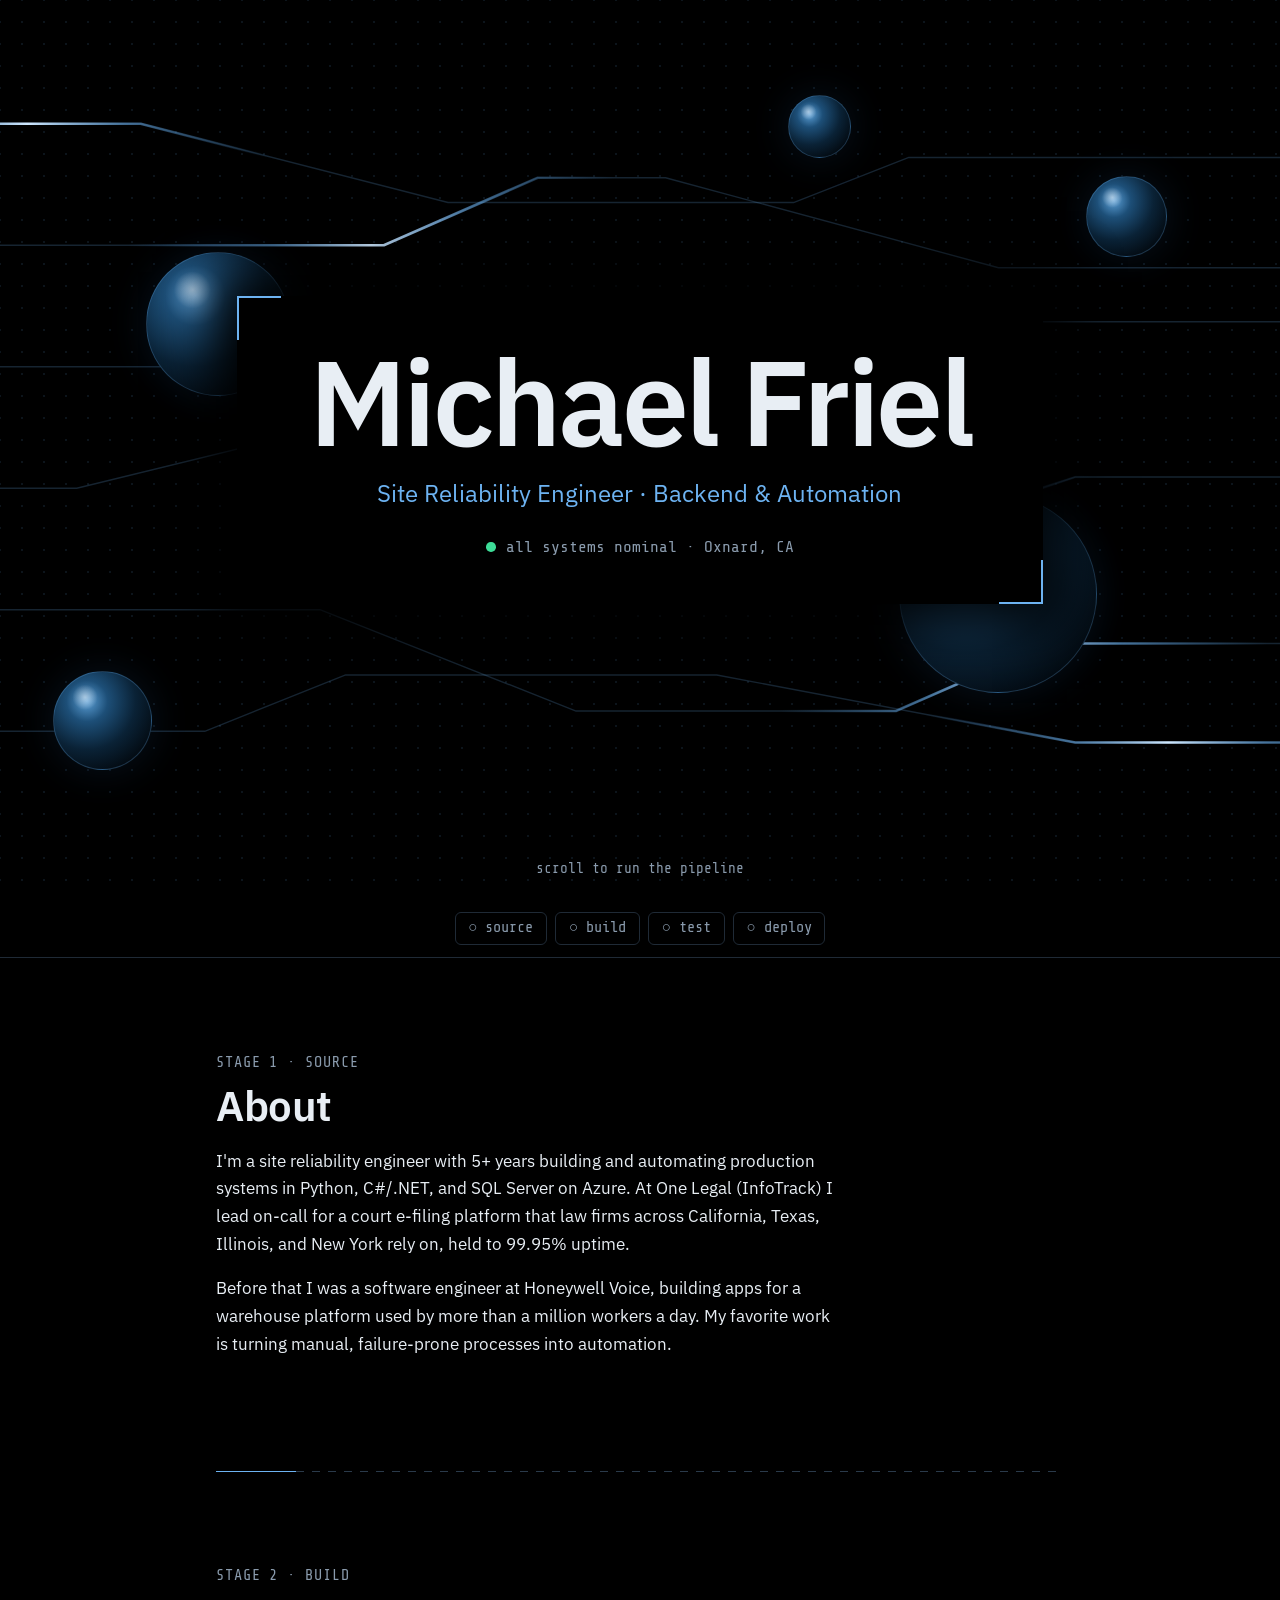
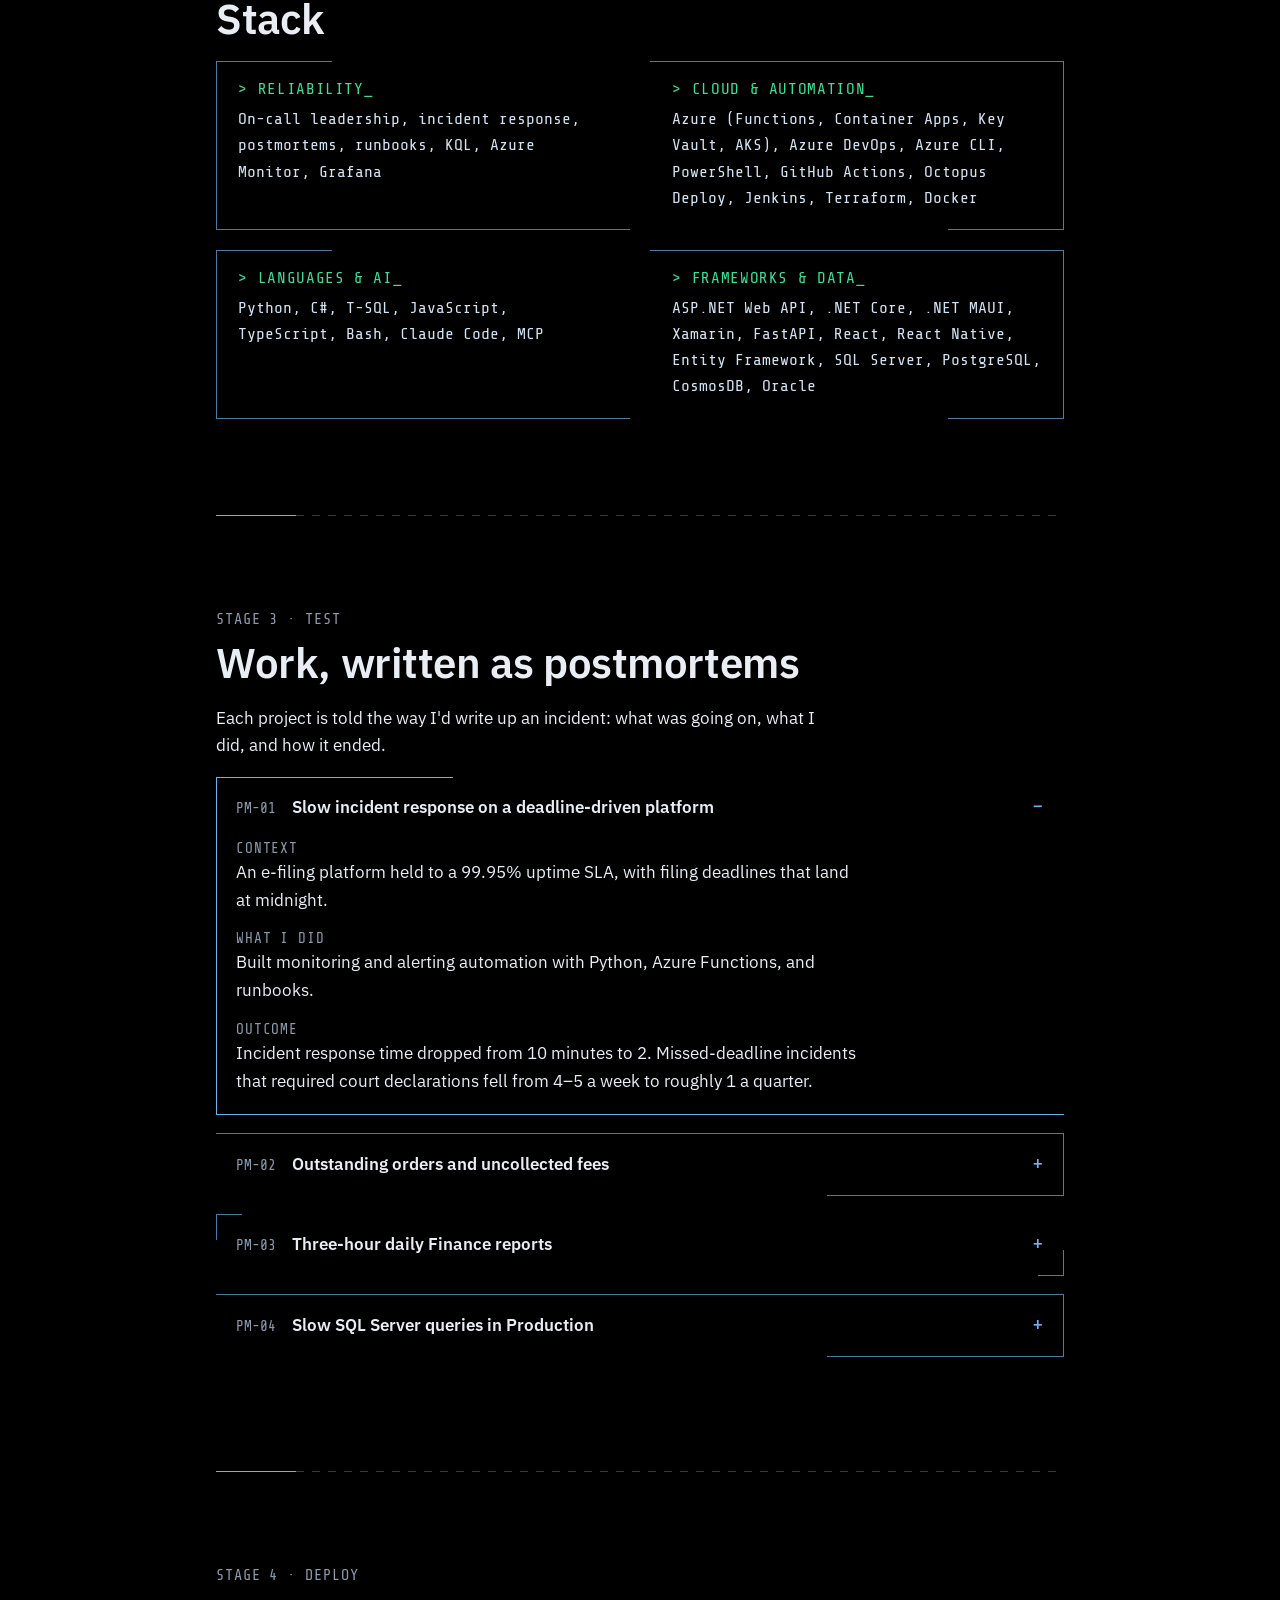
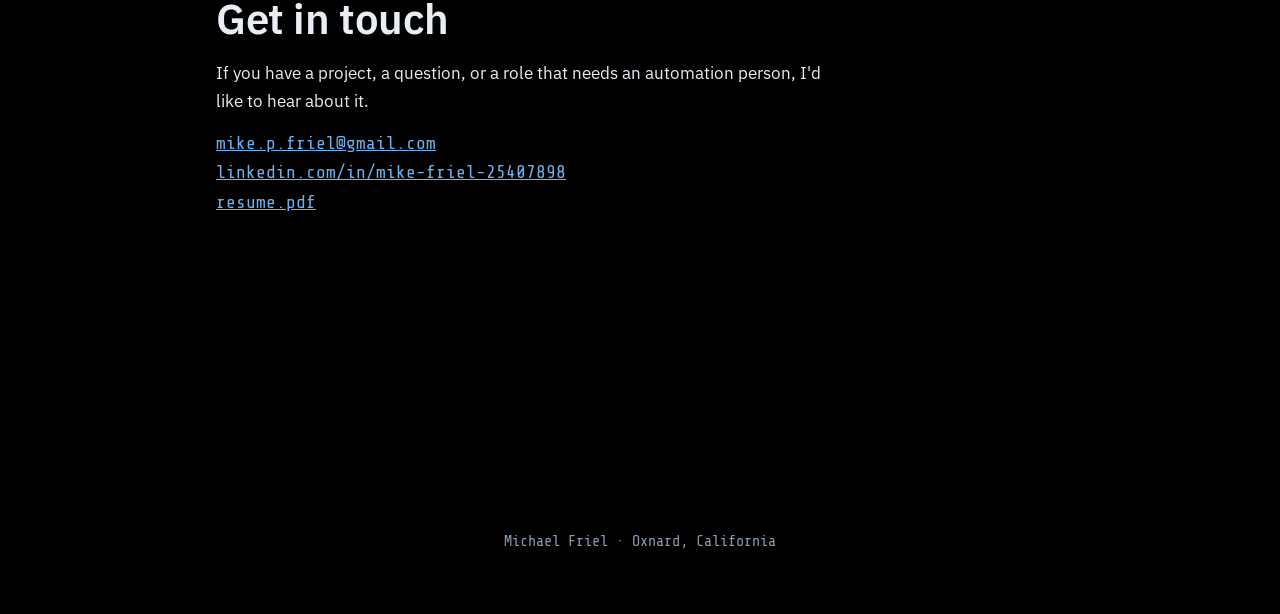
==== index.html @ a0d5642d "Adding resume to build and allowing for more reactive banner with mesh griding to be significanly mo" ====
<!doctype html>
<html lang="en">
<head>
<meta charset="utf-8">
<meta name="viewport" content="width=device-width, initial-scale=1">
<title>Michael Friel | Site Reliability Engineer</title>
<meta name="description" content="Michael Friel, a site reliability engineer in Oxnard, California. Work written up as postmortems.">
<link rel="preconnect" href="https://fonts.googleapis.com">
<link rel="preconnect" href="https://fonts.gstatic.com" crossorigin>
<link href="https://fonts.googleapis.com/css2?family=IBM+Plex+Sans:wght@400;600&family=Share+Tech+Mono&display=swap" rel="stylesheet">
<link rel="stylesheet" href="site.css">
</head>
<body>
<header class="intro">
  <canvas class="mesh" aria-hidden="true"></canvas>
  <svg class="traces" viewBox="0 0 1000 800" preserveAspectRatio="none" aria-hidden="true"></svg>
  <div class="orbs" aria-hidden="true">
    <i class="orb" style="left:17%;top:36%;--d:16vmin;--k:16"></i>
    <i class="orb" style="left:78%;top:66%;--d:22vmin;--k:26"></i>
    <i class="orb" style="left:88%;top:24%;--d:9vmin;--k:9"></i>
    <i class="orb" style="left:8%;top:80%;--d:11vmin;--k:12"></i>
    <i class="orb" style="left:64%;top:14%;--d:7vmin;--k:7"></i>
  </div>
  <div class="title">
    <h1>Michael Friel</h1>
    <p class="role">Site Reliability Engineer &middot; Backend &amp; Automation</p>
    <p class="status">all systems nominal &middot; Oxnard, CA</p>
  </div>
  <div class="cue" aria-hidden="true">scroll to run the pipeline</div>
</header>

<nav class="rail" aria-label="Pipeline">
  <a href="#source">source</a>
  <a href="#build">build</a>
  <a href="#test">test</a>
  <a href="#contact">deploy</a>
</nav>

<main>
  <section class="stage" id="source">
    <p class="label">Stage 1 &middot; Source</p>
    <h2>About</h2>
    <p>I'm a site reliability engineer with 5+ years building and automating production systems in Python, C#/.NET, and SQL Server on Azure. At One Legal (InfoTrack) I lead on-call for a court e-filing platform that law firms across California, Texas, Illinois, and New York rely on, held to 99.95% uptime.</p>
    <p>Before that I was a software engineer at Honeywell Voice, building apps for a warehouse platform used by more than a million workers a day. My favorite work is turning manual, failure-prone processes into automation.</p>
  </section>

  <section class="stage" id="build">
    <p class="label">Stage 2 &middot; Build</p>
    <h2>Stack</h2>
    <dl class="grid">
      <div><dt>RELIABILITY</dt><dd>On-call leadership, incident response, postmortems, runbooks, KQL, Azure Monitor, Grafana</dd></div>
      <div><dt>CLOUD &amp; AUTOMATION</dt><dd>Azure (Functions, Container Apps, Key Vault, AKS), Azure DevOps, Azure CLI, PowerShell, GitHub Actions, Octopus Deploy, Jenkins, Terraform, Docker</dd></div>
      <div><dt>LANGUAGES &amp; AI</dt><dd>Python, C#, T-SQL, JavaScript, TypeScript, Bash, Claude Code, MCP</dd></div>
      <div><dt>FRAMEWORKS &amp; DATA</dt><dd>ASP.NET Web API, .NET Core, .NET MAUI, Xamarin, FastAPI, React, React Native, Entity Framework, SQL Server, PostgreSQL, CosmosDB, Oracle</dd></div>
    </dl>
  </section>

  <section class="stage" id="test">
    <p class="label">Stage 3 &middot; Test</p>
    <h2>Work, written as postmortems</h2>
    <p>Each project is told the way I'd write up an incident: what was going on, what I did, and how it ended.</p>

    <details open>
      <summary><span class="id">PM-01</span>Slow incident response on a deadline-driven platform</summary>
      <div class="pm">
        <div><h3>Context</h3><p>An e-filing platform held to a 99.95% uptime SLA, with filing deadlines that land at midnight.</p></div>
        <div><h3>What I did</h3><p>Built monitoring and alerting automation with Python, Azure Functions, and runbooks.</p></div>
        <div><h3>Outcome</h3><p>Incident response time dropped from 10 minutes to 2. Missed-deadline incidents that required court declarations fell from 4&ndash;5 a week to roughly 1 a quarter.</p></div>
      </div>
    </details>

    <details>
      <summary><span class="id">PM-02</span>Outstanding orders and uncollected fees</summary>
      <div class="pm">
        <div><h3>Context</h3><p>Outstanding orders and uncollected fees needed to be reconciled.</p></div>
        <div><h3>What I did</h3><p>Built automated reconciliation on Azure DevOps with Datadog monitoring.</p></div>
        <div><h3>Outcome</h3><p>Recovered $250K+ and cut production failures by 72%, contributing to the company's highest-grossing year and first $1M revenue week.</p></div>
      </div>
    </details>

    <details>
      <summary><span class="id">PM-03</span>Three-hour daily Finance reports</summary>
      <div class="pm">
        <div><h3>Context</h3><p>Several Finance reporting processes each took about 3 hours a day.</p></div>
        <div><h3>What I did</h3><p>Rebuilt them with multi-stage calculation layers and SQL Server bulk loading automations.</p></div>
        <div><h3>Outcome</h3><p>Average run time dropped to about 5 minutes.</p></div>
      </div>
    </details>

    <details>
      <summary><span class="id">PM-04</span>Slow SQL Server queries in Production</summary>
      <div class="pm">
        <div><h3>Context</h3><p>Production SQL Server queries were spending too long waiting.</p></div>
        <div><h3>What I did</h3><p>Analyzed waits with Database Performance Analyzer (DPA) and added targeted indexes.</p></div>
        <div><h3>Outcome</h3><p>Query wait times fell by more than 60%.</p></div>
      </div>
    </details>
  </section>

  <section class="stage" id="contact">
    <p class="label">Stage 4 &middot; Deploy</p>
    <h2>Get in touch</h2>
    <p>If you have a project, a question, or a role that needs an automation person, I'd like to hear about it.</p>
    <ul class="links">
      <li><a href="mailto:mike.p.friel@gmail.com">mike.p.friel@gmail.com</a></li>
      <li><a href="https://www.linkedin.com/in/mike-friel-25407898">linkedin.com/in/mike-friel-25407898</a></li>
      <li><a href="resume.pdf">resume.pdf</a></li>
    </ul>
  </section>
</main>

<footer>Michael Friel &middot; Oxnard, California</footer>
<pre class="log" aria-hidden="true"></pre>

<script>
// Idle telemetry traces: light travelling through tubes, passing behind panels
const NS="http://www.w3.org/2000/svg",svg=document.querySelector('.traces'),
  still=matchMedia('(prefers-reduced-motion:reduce)').matches;
const mk=(t,a,p)=>{const e=document.createElementNS(NS,t);for(const k in a)e.setAttribute(k,a[k]);(p||svg).append(e);return e};
const defs=mk('defs',{});
['H110l240 70H620l90 -40H1000','H300l120 -60H520l260 80H1000','H200l90 50H430l320 -90H1000',
 'H60l180 -50H480l140 70H760l80 -30H1000','H250l200 90H700l120 -60H1000','H160l110 -50H560l280 60H1000'].forEach((s,i)=>{
  const y=110+i*108,d='M0 '+y+s,
    g=mk('linearGradient',{id:'g'+i,gradientUnits:'userSpaceOnUse',x1:0,y1:0,x2:380,y2:0},defs);
  [[0,0,'#4F9BE0'],[.3,.55,'#6DB3F2'],[.5,1,'#CFE8FF'],[.7,.55,'#6DB3F2'],[1,0,'#4F9BE0']]
    .forEach(([o,a,c])=>mk('stop',{offset:o,'stop-opacity':a,'stop-color':c},g));
  if(still)g.setAttribute('gradientTransform','translate(300 0)');
  else mk('animateTransform',{attributeName:'gradientTransform',type:'translate',from:'-380 0',to:'1000 0',
    dur:(11+i*1.6)+'s',begin:'-'+(i*2.7)+'s',repeatCount:'indefinite'},g);
  mk('path',{d,class:'base'});
  mk('path',{d,class:'run',style:'stroke:url(#g'+i+')'});
});
// Cursor-reactive dot field. Dots are drawn once; each frame only the dots near the pointer are updated and redrawn.
const cv=document.querySelector('.mesh'),cx=cv.getContext('2d'),intro=document.querySelector('.intro');
const GAP=22,R=150,PUSH=34;
let w,h,cols,rows,ox,oy,x,y,g,flag,act=[],prev=null,on=false,cX=-9e3,cY=-9e3,px=0,py=0;
function build(){
  const d=Math.min(devicePixelRatio||1,2),r=intro.getBoundingClientRect();
  w=r.width;h=r.height;cv.width=w*d;cv.height=h*d;cx.setTransform(d,0,0,d,0,0);
  cols=Math.ceil(w/GAP)+1;rows=Math.ceil(h/GAP)+1;
  const n=cols*rows;
  ox=new Float32Array(n);oy=new Float32Array(n);x=new Float32Array(n);y=new Float32Array(n);
  g=new Float32Array(n);flag=new Uint8Array(n);act=[];prev=null;
  for(let j=0,k=0;j<rows;j++)for(let i=0;i<cols;i++,k++){ox[k]=x[k]=i*GAP;oy[k]=y[k]=j*GAP}
  paint(0,0,w,h);
}
// Clear a rect, redraw the resting dots inside it, then draw the moving dots on top
function paint(x0,y0,x1,y1){
  cx.clearRect(x0,y0,x1-x0,y1-y0);
  cx.fillStyle='rgba(109,179,242,.2)';
  const i0=Math.max(0,Math.ceil(x0/GAP)),i1=Math.min(cols-1,Math.floor(x1/GAP)),
        j0=Math.max(0,Math.ceil(y0/GAP)),j1=Math.min(rows-1,Math.floor(y1/GAP));
  for(let j=j0;j<=j1;j++)for(let i=i0;i<=i1;i++){const k=j*cols+i;if(!flag[k])cx.fillRect(ox[k]-.75,oy[k]-.75,1.5,1.5)}
  for(let a=0;a<act.length;a++){
    const k=act[a],s=1.5+2.2*g[k];
    cx.fillStyle='rgba(173,214,250,'+(.2+.75*g[k]).toFixed(2)+')';
    cx.fillRect(x[k]-s/2,y[k]-s/2,s,s);
  }
}
function step(){
  const r=intro.getBoundingClientRect(),mx=cX-r.left,my=cY-r.top;
  intro.style.setProperty('--px',px);intro.style.setProperty('--py',py);
  // wake resting dots that the pointer has reached
  const i0=Math.max(0,Math.floor((mx-R)/GAP)),i1=Math.min(cols-1,Math.ceil((mx+R)/GAP)),
        j0=Math.max(0,Math.floor((my-R)/GAP)),j1=Math.min(rows-1,Math.ceil((my+R)/GAP));
  for(let j=j0;j<=j1;j++)for(let i=i0;i<=i1;i++){
    const k=j*cols+i;
    if(!flag[k]&&(ox[k]-mx)**2+(oy[k]-my)**2<R*R){flag[k]=1;act.push(k)}
  }
  let moving=false,n=0,bx0=1e9,by0=1e9,bx1=-1e9,by1=-1e9;
  for(let a=0;a<act.length;a++){
    const k=act[a],dx=ox[k]-mx,dy=oy[k]-my,d2=dx*dx+dy*dy;
    let tx=ox[k],ty=oy[k],tg=0;
    if(d2<R*R){const d=Math.sqrt(d2)||1,f=1-d/R;tg=f;tx+=dx/d*f*f*PUSH;ty+=dy/d*f*f*PUSH}
    x[k]+=(tx-x[k])*.2;y[k]+=(ty-y[k])*.2;g[k]+=(tg-g[k])*.2;
    const off=Math.abs(tx-x[k])+Math.abs(ty-y[k])+Math.abs(tg-g[k])*10;
    if(off>.06)moving=true;
    if(d2>=R*R&&off<.06){x[k]=ox[k];y[k]=oy[k];g[k]=0;flag[k]=0;continue}
    act[n++]=k;
    bx0=Math.min(bx0,x[k],ox[k]);bx1=Math.max(bx1,x[k],ox[k]);
    by0=Math.min(by0,y[k],oy[k]);by1=Math.max(by1,y[k],oy[k]);
  }
  act.length=n;
  const cur=n?[bx0-3,by0-3,bx1+3,by1+3]:null;
  const u=cur&&prev?[Math.min(cur[0],prev[0]),Math.min(cur[1],prev[1]),Math.max(cur[2],prev[2]),Math.max(cur[3],prev[3])]:(cur||prev);
  if(u){
    // snap the rect to the gaps between dots so no dot is ever half-cleared
    paint(Math.max(0,(Math.floor(u[0]/GAP+.5)-.5)*GAP),Math.max(0,(Math.floor(u[1]/GAP+.5)-.5)*GAP),
          Math.min(w,(Math.ceil(u[2]/GAP-.5)+.5)*GAP),Math.min(h,(Math.ceil(u[3]/GAP-.5)+.5)*GAP));
  }
  prev=cur;on=moving;if(moving)requestAnimationFrame(step);
}
const kick=()=>{if(!on){on=true;requestAnimationFrame(step)}};
intro.addEventListener('pointermove',e=>{
  if(still)return;
  cX=e.clientX;cY=e.clientY;px=(cX/innerWidth-.5)*2;py=(cY/innerHeight-.5)*2;kick();
});
intro.addEventListener('pointerleave',()=>{if(still)return;cX=cY=-9e3;px=py=0;kick()});
let rt;addEventListener('resize',()=>{cancelAnimationFrame(rt);rt=requestAnimationFrame(build)});
build();

// Pipeline rail and build log follow the section in view
const stages=[...document.querySelectorAll('.stage')],chips=[...document.querySelectorAll('.rail a')],log=document.querySelector('.log');
const names=['source','build','test','deploy'],msg=['profile loaded','stack resolved','4 postmortems reviewed','ready to connect'];
let cur=-2;
function set(i){
  if(i===cur)return;cur=i;
  chips.forEach((c,j)=>c.dataset.s=j<i?'pass':j===i?'run':'wait');
  log.textContent=i<0?'':names.slice(0,i+1).map((n,j)=>(j<i?'\u2713 ':'\u25CF ')+n.padEnd(7)+msg[j]).join('\n');
}
const io=new IntersectionObserver(es=>es.forEach(e=>{if(e.isIntersecting)set(stages.indexOf(e.target))}),{rootMargin:'-45% 0px -45% 0px'});
stages.forEach(s=>io.observe(s));io.observe(document.querySelector('.intro'));
</script>
</body>
</html>
---- site.css ----
:root{--bg:#000;--panel:#0b0f14;--line:#1f2a36;--ink:#e8eef4;--mut:#8a9bad;--blue:#6DB3F2;--green:#3DDC97;--amber:#F2B84B;
  --sans:"IBM Plex Sans",system-ui,sans-serif;--mono:"Share Tech Mono",ui-monospace,Consolas,monospace}
*{box-sizing:border-box}
html{scroll-behavior:smooth;background:var(--bg)}
body{margin:0;color:var(--ink);font:400 1.05rem/1.65 var(--sans)}
a{color:var(--blue)}
:focus-visible{outline:2px solid var(--blue);outline-offset:3px}

/* Banner with idle telemetry traces */
.intro{position:relative;min-height:100vh;min-height:100svh;display:grid;place-items:center;text-align:center;overflow:hidden;padding:0 1.5rem}
.traces{position:absolute;inset:0;width:100%;height:100%}
.traces path{fill:none;stroke:var(--blue);stroke-width:1.2}
.traces .base{opacity:.2}
.traces .run{stroke-width:2.4}
@keyframes sweep{from{stroke-dashoffset:1000}to{stroke-dashoffset:0}}
.title{position:relative;z-index:2;background:
  linear-gradient(var(--blue),var(--blue)) top left/44px 2px no-repeat,
  linear-gradient(var(--blue),var(--blue)) top left/2px 44px no-repeat,
  linear-gradient(var(--blue),var(--blue)) bottom right/44px 2px no-repeat,
  linear-gradient(var(--blue),var(--blue)) bottom right/2px 44px no-repeat,#000;
  padding:clamp(1.75rem,4vw,3rem) clamp(1.75rem,6vw,4.5rem);box-shadow:0 0 50px 24px rgba(0,0,0,.92)}
.title h1{font:600 clamp(3rem,10vw,7.5rem)/.95 var(--sans);letter-spacing:-.03em;margin:0 0 1rem}
.title .role{font-size:clamp(1.05rem,2.2vw,1.5rem);color:var(--blue);margin:0 0 1.5rem}
.status{font:400 1.01rem var(--mono);color:var(--mut);margin:0}
.status::before{content:"";display:inline-block;width:.6rem;height:.6rem;border-radius:50%;background:var(--green);margin-right:.6rem;animation:blink 3s ease-in-out infinite}
.cue{position:absolute;bottom:1.5rem;left:0;right:0;font:400 0.9rem var(--mono);color:var(--mut)}
@keyframes blink{50%{opacity:.35}}

/* Pipeline rail */
.rail{position:sticky;top:0;z-index:10;display:flex;gap:.5rem;justify-content:center;flex-wrap:wrap;padding:.75rem 1rem;background:rgba(0,0,0,.88);backdrop-filter:blur(8px);border-bottom:1px solid var(--line)}
.rail a{font:500 0.95rem var(--mono);color:var(--mut);text-decoration:none;padding:.4rem .8rem;border:1px solid var(--line);border-radius:6px;transition:color .3s,border-color .3s}
.rail a::before{content:"○ "}
.rail a[data-s=run]{color:var(--blue);border-color:var(--blue)}
.rail a[data-s=run]::before{content:"● ";animation:blink 2s ease-in-out infinite}
.rail a[data-s=pass]{color:var(--green);border-color:#1e5a42}
.rail a[data-s=pass]::before{content:"✓ "}

/* Stages */
.stage{max-width:56rem;margin:0 auto;padding:6rem 1.5rem;scroll-margin-top:3.5rem;position:relative}
#contact{min-height:70vh}
.label{font:500 0.95rem var(--mono);color:var(--mut);letter-spacing:.06em;text-transform:uppercase;margin:0 0 .75rem}
.stage h2{font:600 clamp(1.8rem,4vw,2.6rem)/1.1 var(--sans);letter-spacing:-.01em;margin:0 0 1.2rem}
.stage p{max-width:62ch}
.grid{display:grid;gap:1.25rem;grid-template-columns:repeat(2,1fr);margin:0}
.grid div{padding:1.2rem 1.4rem}
.grid dt{font:400 1rem var(--mono);color:var(--green);margin-bottom:.5rem;letter-spacing:.04em}
.grid dd{margin:0;font:400 1.02rem/1.6 var(--mono);color:#cfe3f3}

/* Postmortems */
details{margin-bottom:1.1rem}
details[open]{--c:var(--blue)}
summary{cursor:pointer;list-style:none;padding:1.1rem 1.25rem;display:flex;gap:1rem;align-items:baseline;font-weight:600}
summary::-webkit-details-marker{display:none}
summary .id{font:500 0.9rem var(--mono);color:var(--mut)}
summary::after{content:"+";margin-left:auto;font:500 1.34rem var(--mono);color:var(--blue)}
details[open] summary::after{content:"\2212"}
.pm{padding:0 1.25rem 1.25rem;display:grid;gap:1rem}
.pm h3{font:500 0.9rem var(--mono);color:var(--mut);text-transform:uppercase;letter-spacing:.06em;margin:0 0 .2rem}
.pm p{margin:0}
.todo{color:var(--amber)}
.links{list-style:none;padding:0;margin:0;display:grid;gap:.6rem;font:500 1.12rem var(--mono)}

footer{padding:2rem 1.5rem 4rem;text-align:center;color:var(--mut);font:400 0.95rem var(--mono)}

/* Build log readout */
.log{position:fixed;left:1rem;bottom:1rem;z-index:10;margin:0;padding:.6rem .8rem;font:400 .75rem/1.5 var(--mono);color:var(--mut);
  background:rgba(0,0,0,.85);border:1px solid var(--line);border-radius:8px;white-space:pre}
.log:empty{display:none}
@media(max-width:60rem){.log{display:none}}
@media(prefers-reduced-motion:reduce){.traces .run,.status::before,.rail a::before{animation:none}html{scroll-behavior:auto}}

/* Matrix-style stack text */
.grid dt::before{content:"> "}
.grid dt::after{content:"_";animation:cursor 1.2s steps(2) infinite}
@keyframes cursor{50%{opacity:0}}
@media(max-width:40rem){.grid{grid-template-columns:1fr}}

/* Open-corner boxes: left/bottom full, short top; mirrored for even items; corner brackets for every third */
.grid div,details{--c:#4a7ba3;background:
  linear-gradient(var(--c),var(--c)) top left/28% 1px no-repeat,
  linear-gradient(var(--c),var(--c)) top left/1px 100% no-repeat,
  linear-gradient(var(--c),var(--c)) bottom left/100% 1px no-repeat}
.grid div:nth-child(even),details:nth-of-type(even){background:
  linear-gradient(var(--c),var(--c)) top right/100% 1px no-repeat,
  linear-gradient(var(--c),var(--c)) top right/1px 100% no-repeat,
  linear-gradient(var(--c),var(--c)) bottom right/28% 1px no-repeat}
details:nth-of-type(3n){background:
  linear-gradient(var(--c),var(--c)) top left/26px 1px no-repeat,
  linear-gradient(var(--c),var(--c)) top left/1px 26px no-repeat,
  linear-gradient(var(--c),var(--c)) bottom right/26px 1px no-repeat,
  linear-gradient(var(--c),var(--c)) bottom right/1px 26px no-repeat}

/* Section dividers: short solid lead-in, then dashes */
.stage+.stage::before{content:"";position:absolute;top:0;left:1.5rem;right:1.5rem;height:1px;
  background:linear-gradient(var(--blue),var(--blue)) left/5rem 100% no-repeat,repeating-linear-gradient(90deg,#2a3a4a 0 8px,transparent 8px 16px)}

@media(prefers-reduced-motion:reduce){.grid dt::after{animation:none}}

/* Cursor mesh and depth spheres */
.mesh{position:absolute;inset:0;width:100%;height:100%}
.orbs{position:absolute;inset:0;pointer-events:none;z-index:1}
.orb{position:absolute;width:var(--d);aspect-ratio:1;margin:calc(var(--d)/-2) 0 0 calc(var(--d)/-2);border-radius:50%;
  background:radial-gradient(circle at 32% 26%,rgba(255,255,255,.5) 0,rgba(255,255,255,0) 13%),
    radial-gradient(circle at 34% 30%,#5b9fd6 0,#1d4f78 22%,#0a2236 52%,#02070c 84%);
  border:1px solid rgba(109,179,242,.25);box-shadow:0 0 2.5rem rgba(47,127,209,.14);
  transform:translate(calc(var(--px,0)*var(--k)*1px),calc(var(--py,0)*var(--k)*1px));transition:transform .5s ease-out}
@media(prefers-reduced-motion:reduce){.orb{transition:none;transform:none}}
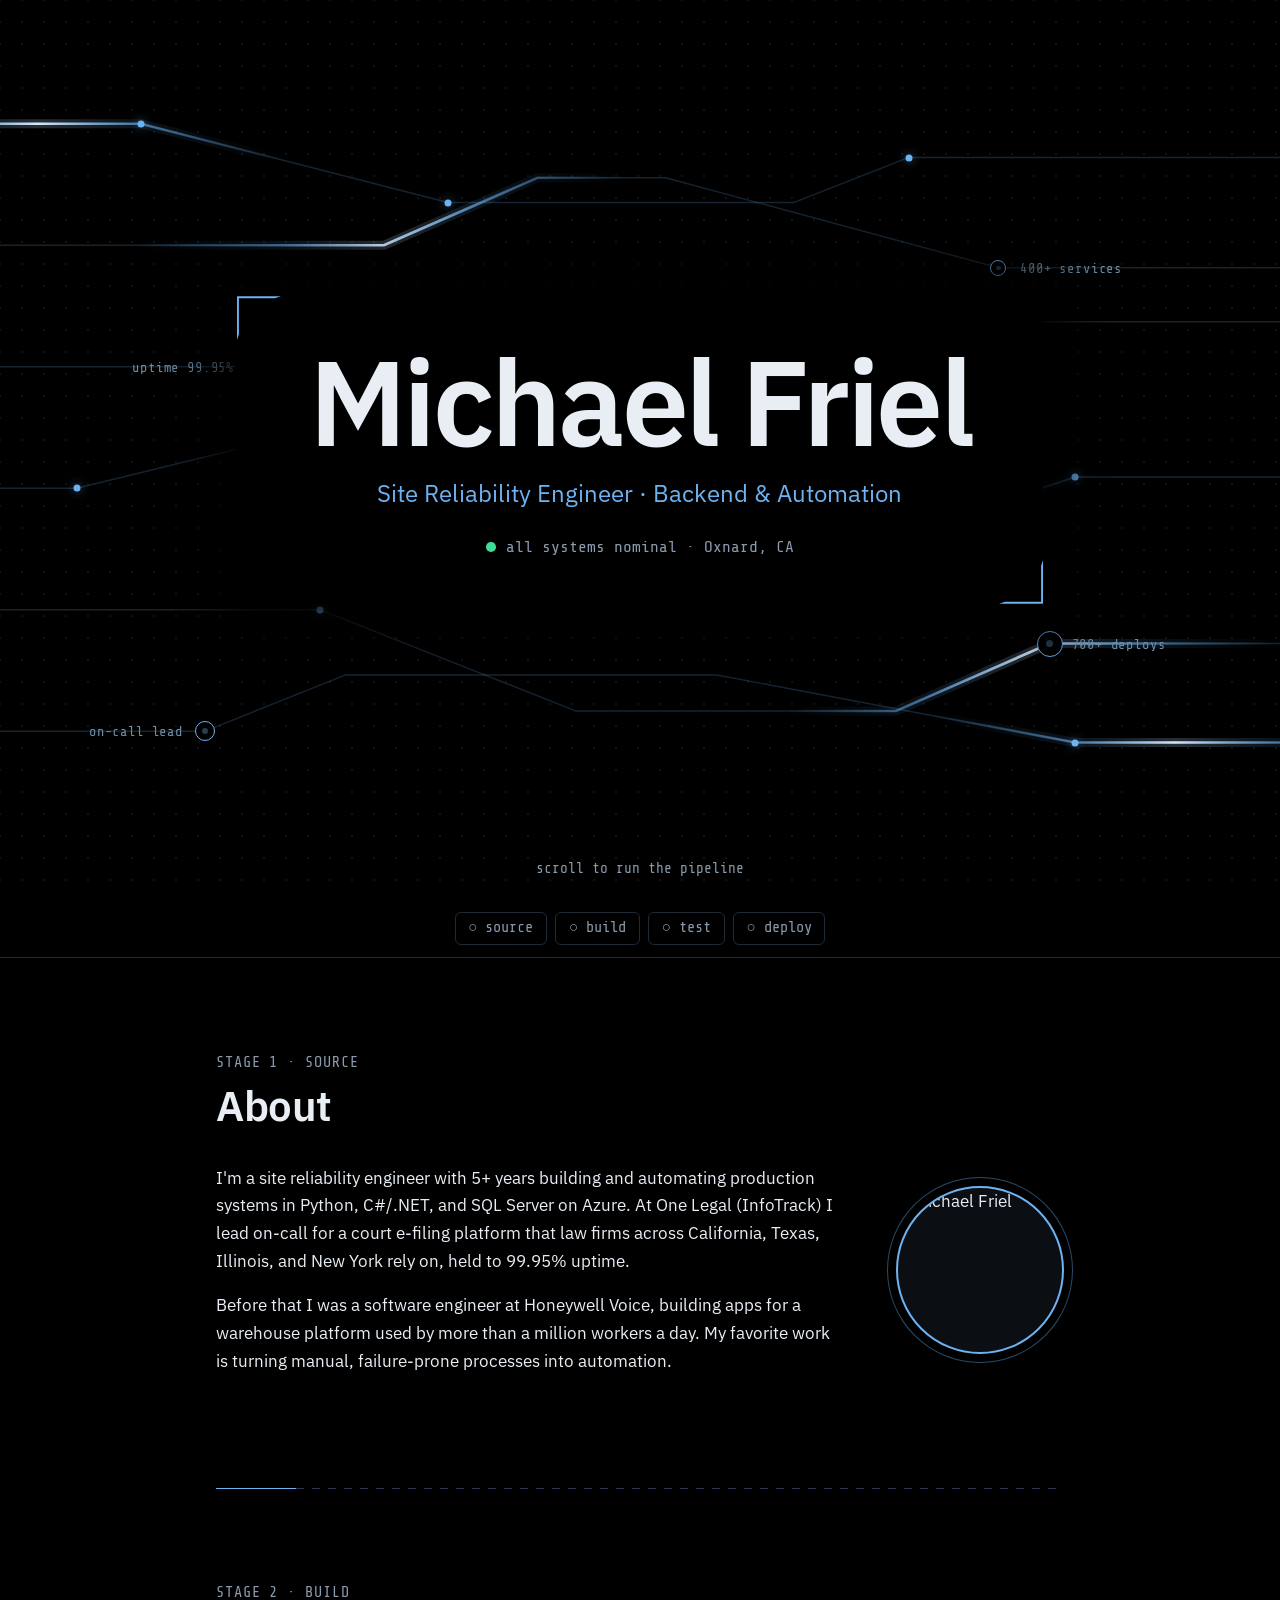
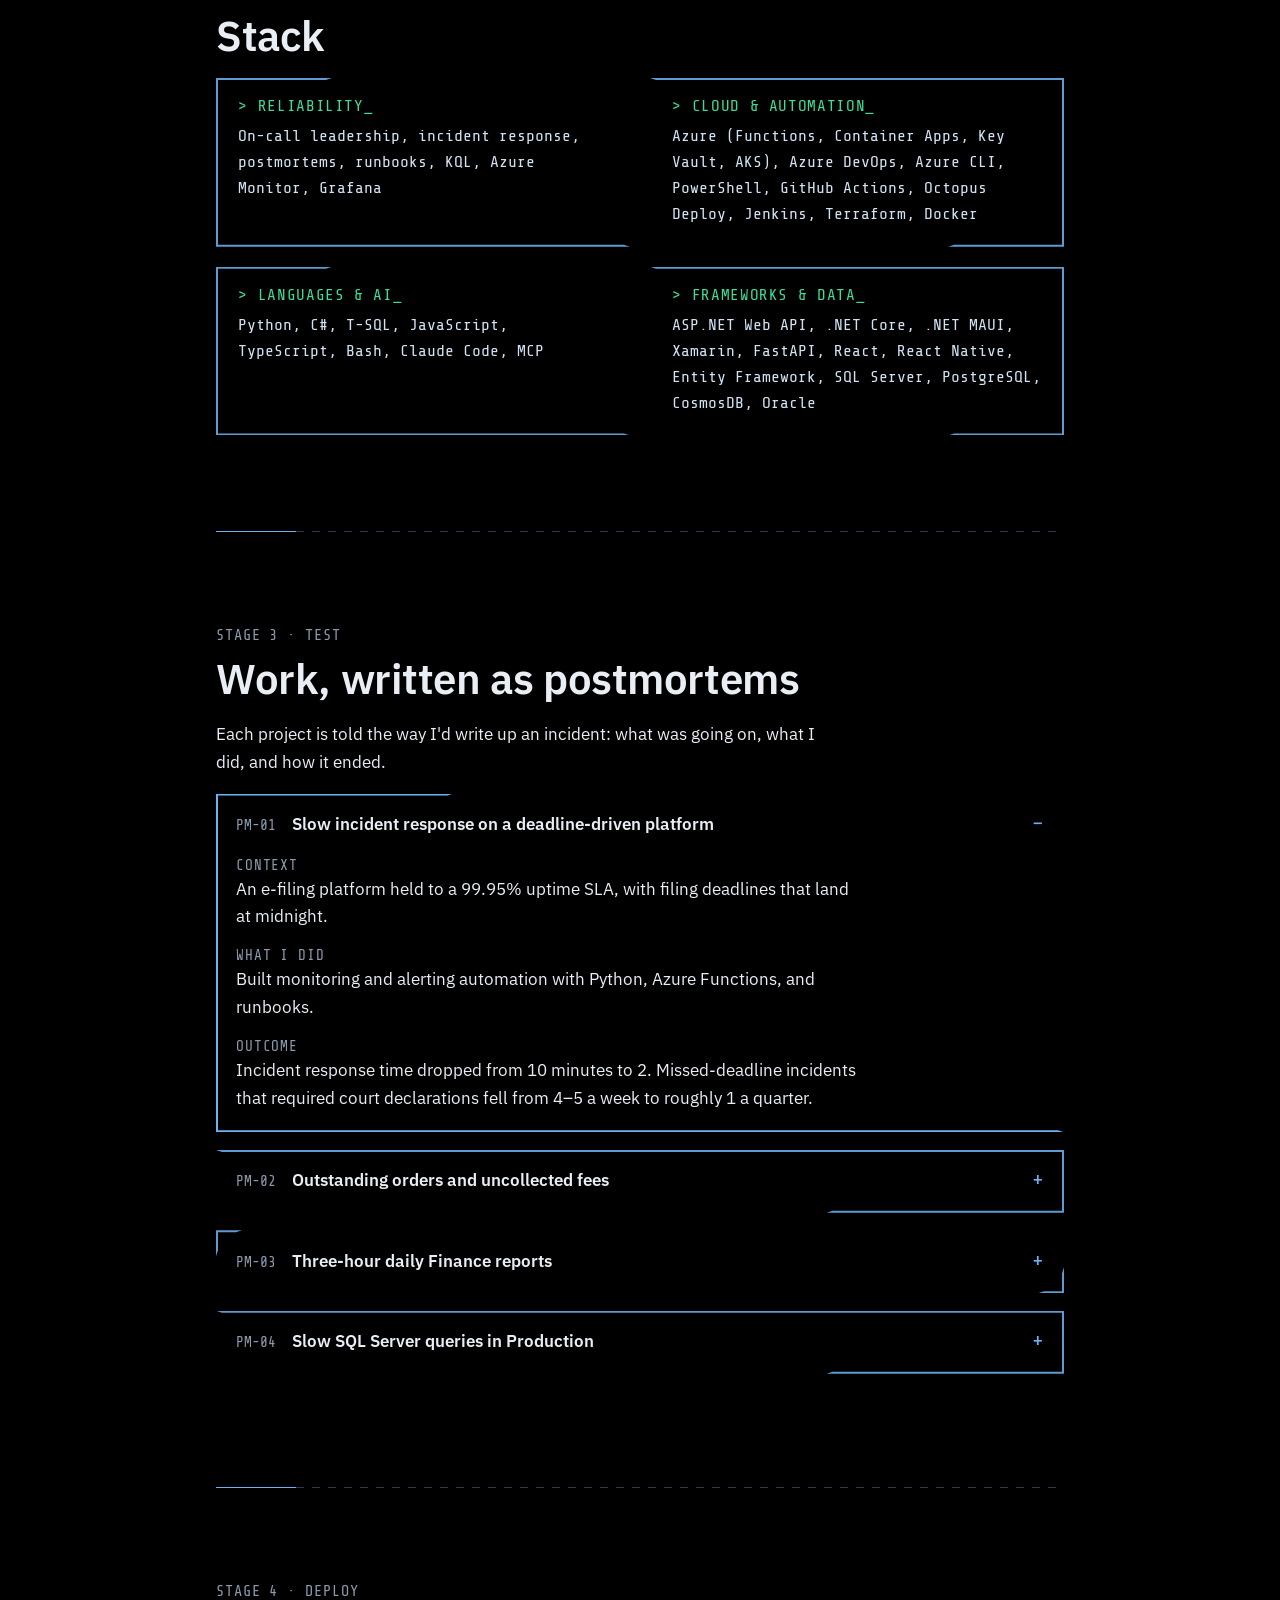
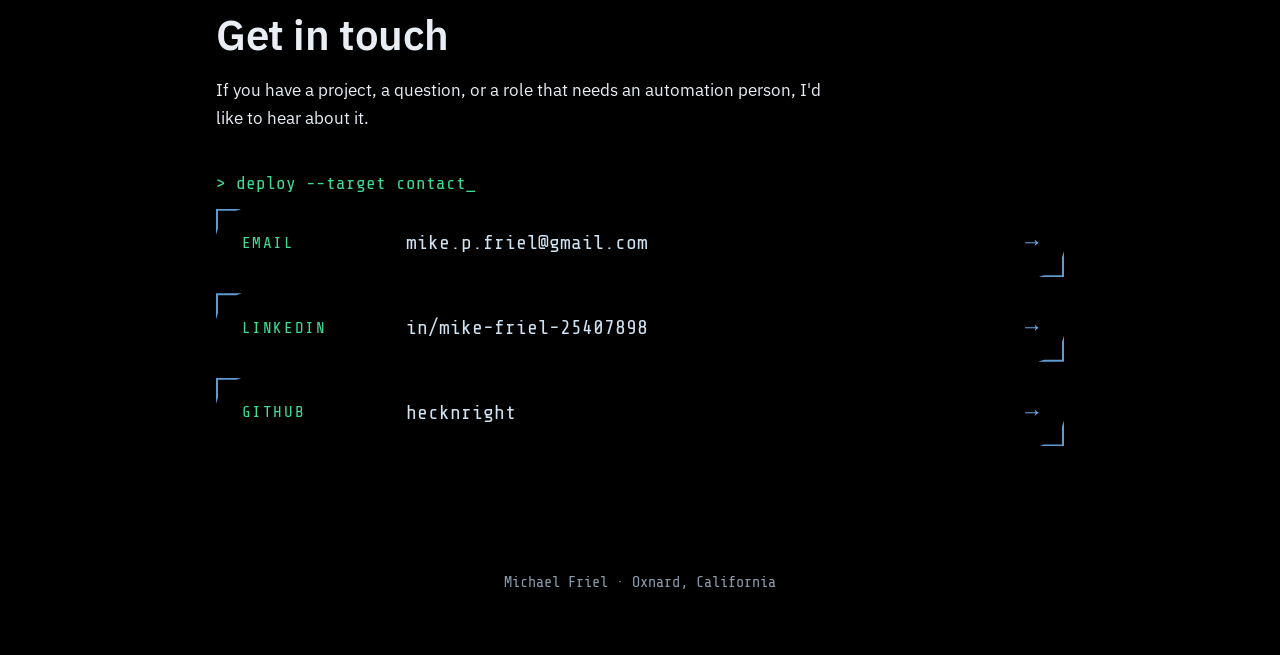
==== commit 5fefca34: "And anotha one" ====
--- a/index.html
+++ b/index.html
@@ -14,12 +14,24 @@
 <header class="intro">
   <canvas class="mesh" aria-hidden="true"></canvas>
   <svg class="traces" viewBox="0 0 1000 800" preserveAspectRatio="none" aria-hidden="true"></svg>
-  <div class="orbs" aria-hidden="true">
-    <i class="orb" style="left:17%;top:36%;--d:16vmin;--k:16"></i>
-    <i class="orb" style="left:78%;top:66%;--d:22vmin;--k:26"></i>
-    <i class="orb" style="left:88%;top:24%;--d:9vmin;--k:9"></i>
-    <i class="orb" style="left:8%;top:80%;--d:11vmin;--k:12"></i>
-    <i class="orb" style="left:64%;top:14%;--d:7vmin;--k:7"></i>
+  <div class="nodes" aria-hidden="true">
+    <i class="node ring" style="left:20%;top:40.75%;--s:22px"></i>
+    <i class="node ring" style="left:78%;top:29.75%;--s:16px"></i>
+    <i class="node ring" style="left:82%;top:71.5%;--s:26px"></i>
+    <i class="node ring" style="left:16%;top:81.25%;--s:20px"></i>
+    <i class="node dot" style="left:11%;top:13.75%"></i>
+    <i class="node dot" style="left:6%;top:54.25%"></i>
+    <i class="node dot" style="left:25%;top:67.75%"></i>
+    <i class="node dot" style="left:24%;top:48%"></i>
+    <i class="node dot" style="left:84%;top:53%"></i>
+    <i class="node dot" style="left:71%;top:17.5%"></i>
+    <i class="node dot" style="left:84%;top:82.5%"></i>
+    <i class="node dot" style="left:75%;top:35.75%"></i>
+    <i class="node dot" style="left:35%;top:22.5%"></i>
+    <span class="nlabel l" style="left:20%;top:40.75%">uptime 99.95%</span>
+    <span class="nlabel r" style="left:78%;top:29.75%">400+ services</span>
+    <span class="nlabel r" style="left:82%;top:71.5%">700+ deploys</span>
+    <span class="nlabel l" style="left:16%;top:81.25%">on-call lead</span>
   </div>
   <div class="title">
     <h1>Michael Friel</h1>
@@ -40,8 +52,13 @@
   <section class="stage" id="source">
     <p class="label">Stage 1 &middot; Source</p>
     <h2>About</h2>
+    <div class="about">
+      <div class="copy">
     <p>I'm a site reliability engineer with 5+ years building and automating production systems in Python, C#/.NET, and SQL Server on Azure. At One Legal (InfoTrack) I lead on-call for a court e-filing platform that law firms across California, Texas, Illinois, and New York rely on, held to 99.95% uptime.</p>
     <p>Before that I was a software engineer at Honeywell Voice, building apps for a warehouse platform used by more than a million workers a day. My favorite work is turning manual, failure-prone processes into automation.</p>
+      </div>
+      <img class="photo" src="https://github.com/hecknright.png?size=336" width="168" height="168" alt="Michael Friel" loading="lazy" decoding="async">
+    </div>
   </section>
 
   <section class="stage" id="build">
@@ -101,11 +118,12 @@
     <p class="label">Stage 4 &middot; Deploy</p>
     <h2>Get in touch</h2>
     <p>If you have a project, a question, or a role that needs an automation person, I'd like to hear about it.</p>
-    <ul class="links">
-      <li><a href="mailto:mike.p.friel@gmail.com">mike.p.friel@gmail.com</a></li>
-      <li><a href="https://www.linkedin.com/in/mike-friel-25407898">linkedin.com/in/mike-friel-25407898</a></li>
-      <li><a href="resume.pdf">resume.pdf</a></li>
-    </ul>
+    <p class="prompt">&gt; deploy --target contact</p>
+    <div class="tiles">
+      <a class="tile" href="mailto:mike.p.friel@gmail.com"><span class="k">email</span><span class="v">mike.p.friel@gmail.com</span><span class="go" aria-hidden="true">&rarr;</span></a>
+      <a class="tile" href="https://www.linkedin.com/in/mike-friel-25407898"><span class="k">linkedin</span><span class="v">in/mike-friel-25407898</span><span class="go" aria-hidden="true">&rarr;</span></a>
+      <a class="tile" href="https://github.com/hecknright"><span class="k">github</span><span class="v">hecknright</span><span class="go" aria-hidden="true">&rarr;</span></a>
+    </div>
   </section>
 </main>
 
@@ -128,6 +146,7 @@
   else mk('animateTransform',{attributeName:'gradientTransform',type:'translate',from:'-380 0',to:'1000 0',
     dur:(11+i*1.6)+'s',begin:'-'+(i*2.7)+'s',repeatCount:'indefinite'},g);
   mk('path',{d,class:'base'});
+  mk('path',{d,class:'glow',style:'stroke:url(#g'+i+')'});
   mk('path',{d,class:'run',style:'stroke:url(#g'+i+')'});
 });
 // Cursor-reactive dot field. Dots are drawn once; each frame only the dots near the pointer are updated and redrawn.
--- a/site.css
+++ b/site.css
@@ -13,12 +13,7 @@
 .traces .base{opacity:.2}
 .traces .run{stroke-width:2.4}
 @keyframes sweep{from{stroke-dashoffset:1000}to{stroke-dashoffset:0}}
-.title{position:relative;z-index:2;background:
-  linear-gradient(var(--blue),var(--blue)) top left/44px 2px no-repeat,
-  linear-gradient(var(--blue),var(--blue)) top left/2px 44px no-repeat,
-  linear-gradient(var(--blue),var(--blue)) bottom right/44px 2px no-repeat,
-  linear-gradient(var(--blue),var(--blue)) bottom right/2px 44px no-repeat,#000;
-  padding:clamp(1.75rem,4vw,3rem) clamp(1.75rem,6vw,4.5rem);box-shadow:0 0 50px 24px rgba(0,0,0,.92)}
+.title{position:relative;z-index:2;background:#000;padding:clamp(1.75rem,4vw,3rem) clamp(1.75rem,6vw,4.5rem);box-shadow:0 0 50px 24px rgba(0,0,0,.92)}
 .title h1{font:600 clamp(3rem,10vw,7.5rem)/.95 var(--sans);letter-spacing:-.03em;margin:0 0 1rem}
 .title .role{font-size:clamp(1.05rem,2.2vw,1.5rem);color:var(--blue);margin:0 0 1.5rem}
 .status{font:400 1.01rem var(--mono);color:var(--mut);margin:0}
@@ -37,7 +32,7 @@
 
 /* Stages */
 .stage{max-width:56rem;margin:0 auto;padding:6rem 1.5rem;scroll-margin-top:3.5rem;position:relative}
-#contact{min-height:70vh}
+#contact{min-height:60vh}
 .label{font:500 0.95rem var(--mono);color:var(--mut);letter-spacing:.06em;text-transform:uppercase;margin:0 0 .75rem}
 .stage h2{font:600 clamp(1.8rem,4vw,2.6rem)/1.1 var(--sans);letter-spacing:-.01em;margin:0 0 1.2rem}
 .stage p{max-width:62ch}
@@ -75,20 +70,6 @@
 @keyframes cursor{50%{opacity:0}}
 @media(max-width:40rem){.grid{grid-template-columns:1fr}}
 
-/* Open-corner boxes: left/bottom full, short top; mirrored for even items; corner brackets for every third */
-.grid div,details{--c:#4a7ba3;background:
-  linear-gradient(var(--c),var(--c)) top left/28% 1px no-repeat,
-  linear-gradient(var(--c),var(--c)) top left/1px 100% no-repeat,
-  linear-gradient(var(--c),var(--c)) bottom left/100% 1px no-repeat}
-.grid div:nth-child(even),details:nth-of-type(even){background:
-  linear-gradient(var(--c),var(--c)) top right/100% 1px no-repeat,
-  linear-gradient(var(--c),var(--c)) top right/1px 100% no-repeat,
-  linear-gradient(var(--c),var(--c)) bottom right/28% 1px no-repeat}
-details:nth-of-type(3n){background:
-  linear-gradient(var(--c),var(--c)) top left/26px 1px no-repeat,
-  linear-gradient(var(--c),var(--c)) top left/1px 26px no-repeat,
-  linear-gradient(var(--c),var(--c)) bottom right/26px 1px no-repeat,
-  linear-gradient(var(--c),var(--c)) bottom right/1px 26px no-repeat}
 
 /* Section dividers: short solid lead-in, then dashes */
 .stage+.stage::before{content:"";position:absolute;top:0;left:1.5rem;right:1.5rem;height:1px;
@@ -96,12 +77,64 @@
 
 @media(prefers-reduced-motion:reduce){.grid dt::after{animation:none}}
 
-/* Cursor mesh and depth spheres */
+/* Cursor dot field */
 .mesh{position:absolute;inset:0;width:100%;height:100%}
-.orbs{position:absolute;inset:0;pointer-events:none;z-index:1}
-.orb{position:absolute;width:var(--d);aspect-ratio:1;margin:calc(var(--d)/-2) 0 0 calc(var(--d)/-2);border-radius:50%;
-  background:radial-gradient(circle at 32% 26%,rgba(255,255,255,.5) 0,rgba(255,255,255,0) 13%),
-    radial-gradient(circle at 34% 30%,#5b9fd6 0,#1d4f78 22%,#0a2236 52%,#02070c 84%);
-  border:1px solid rgba(109,179,242,.25);box-shadow:0 0 2.5rem rgba(47,127,209,.14);
-  transform:translate(calc(var(--px,0)*var(--k)*1px),calc(var(--py,0)*var(--k)*1px));transition:transform .5s ease-out}
-@media(prefers-reduced-motion:reduce){.orb{transition:none;transform:none}}
+
+/* Contact tiles: corner brackets that close into a full box on hover */
+.prompt{font:400 1.1rem var(--mono);color:var(--green);margin:2.5rem 0 0}
+.prompt::after{content:"_";animation:cursor 1.2s steps(2) infinite}
+.tiles{display:grid;gap:1.25rem;grid-template-columns:repeat(3,1fr);margin-top:1rem}
+@media(max-width:48rem){.tiles{grid-template-columns:1fr}}
+.tile .k{font:400 1rem var(--mono);color:var(--green);text-transform:uppercase;letter-spacing:.1em}
+.tile .v{font:400 1.15rem/1.35 var(--mono);color:#cfe3f3;overflow-wrap:anywhere}
+.tile .go{font:400 1.4rem var(--mono);color:var(--blue);transition:transform .25s}
+.tile:hover .go,.tile:focus-visible .go{transform:translateX(8px)}
+@media(prefers-reduced-motion:reduce){.prompt::after{animation:none}.tile,.tile .go{transition:none}}
+
+/* Open-corner boxes: line weight --t, tapered line ends --tp (outer edge runs longer than the inner edge) */
+:root{--t:2px;--tp:6px}
+.grid div,details{position:relative;--c:#5f9bd0}
+.grid div::before,details::before{content:"";position:absolute;inset:0;background:var(--c);pointer-events:none;
+  clip-path:polygon(0 0,28% 0,calc(28% - var(--tp)) var(--t),var(--t) var(--t),var(--t) calc(100% - var(--t)),calc(100% - var(--tp)) calc(100% - var(--t)),100% 100%,0 100%)}
+.grid div:nth-child(even)::before,details:nth-of-type(even)::before{
+  clip-path:polygon(0 0,100% 0,100% 100%,72% 100%,calc(72% + var(--tp)) calc(100% - var(--t)),calc(100% - var(--t)) calc(100% - var(--t)),calc(100% - var(--t)) var(--t),var(--tp) var(--t))}
+/* Corner brackets: top-left and bottom-right, arm length --A */
+.title,.tile,details:nth-of-type(3n){--A:26px}
+.title{--A:44px;--c:var(--blue)}
+.title::before,.tile::before,details:nth-of-type(3n)::before{content:"";position:absolute;inset:auto;top:0;left:0;width:var(--A);height:var(--A);background:var(--c);pointer-events:none;
+  clip-path:polygon(0 0,100% 0,calc(100% - var(--tp)) var(--t),var(--t) var(--t),var(--t) calc(100% - var(--tp)),0 100%)}
+.title::after,.tile::after,details:nth-of-type(3n)::after{content:"";position:absolute;right:0;bottom:0;width:var(--A);height:var(--A);background:var(--c);pointer-events:none;
+  clip-path:polygon(100% 100%,0 100%,var(--tp) calc(100% - var(--t)),calc(100% - var(--t)) calc(100% - var(--t)),calc(100% - var(--t)) var(--tp),100% 0)}
+.tile{--c:#5f9bd0;position:relative;display:grid;gap:.6rem;align-content:start;padding:1.5rem 1.6rem;text-decoration:none;color:var(--ink);transition:background-color .3s,box-shadow .3s}
+.tile:hover,.tile:focus-visible{--c:var(--blue);background-color:rgba(109,179,242,.07);box-shadow:inset 0 0 0 1px rgba(109,179,242,.3)}
+
+/* Circuit nodes on the banner traces */
+.nodes{position:absolute;inset:0;pointer-events:none;z-index:1}
+.node{position:absolute;transform:translate(-50%,-50%);border-radius:50%}
+.node.ring{width:var(--s);aspect-ratio:1;background:#000;border:1.5px solid var(--blue)}
+.node.ring::after{content:"";position:absolute;inset:34%;border-radius:50%;background:rgba(109,179,242,.35)}
+.node.dot{width:7px;height:7px;background:var(--blue);box-shadow:0 0 10px rgba(109,179,242,.55)}
+
+/* About + photo */
+.about{display:grid;grid-template-columns:1fr auto;gap:2.5rem;align-items:center}
+.photo{width:168px;height:168px;border-radius:50%;object-fit:cover;background:var(--panel);border:2px solid var(--blue);box-shadow:0 0 0 8px #000,0 0 0 9px #2a4a66}
+@media(max-width:44rem){.about{grid-template-columns:1fr}.photo{order:-1;width:140px;height:140px}}
+
+/* Contact: full-width rows so nothing wraps or misaligns */
+.tiles{grid-template-columns:1fr;gap:1rem}
+.tile{grid-template-columns:9rem 1fr auto;align-items:center;align-content:center;gap:1.25rem;padding:1.3rem 1.6rem}
+.tile .v{font-size:clamp(1rem,2.4vw,1.25rem);overflow-wrap:break-word}
+@media(max-width:40rem){.tile{grid-template-columns:1fr auto}.tile .k{grid-column:1/-1}}
+
+/* Banner polish: soft tube glow, breathing nodes, telemetry labels */
+.traces .glow{stroke-width:8;opacity:.2}
+@keyframes ping{0%,100%{opacity:.35;transform:scale(.8)}50%{opacity:1;transform:scale(1.15)}}
+@keyframes dim{0%,100%{opacity:.45}50%{opacity:1}}
+.node.ring::after{animation:ping 4s ease-in-out infinite;animation-delay:var(--pd,0s)}
+.node.dot{animation:dim 5s ease-in-out infinite;animation-delay:var(--pd,0s)}
+.node:nth-child(3n){--pd:-1.3s}.node:nth-child(3n+1){--pd:-2.6s}
+.nlabel{position:absolute;font:400 .85rem var(--mono);letter-spacing:.06em;color:#6f8fa8;white-space:nowrap}
+.nlabel.l{transform:translate(calc(-100% - 22px),-50%)}
+.nlabel.r{transform:translate(22px,-50%)}
+@media(max-width:60rem){.nlabel{display:none}}
+@media(prefers-reduced-motion:reduce){.node,.node::after{animation:none}}
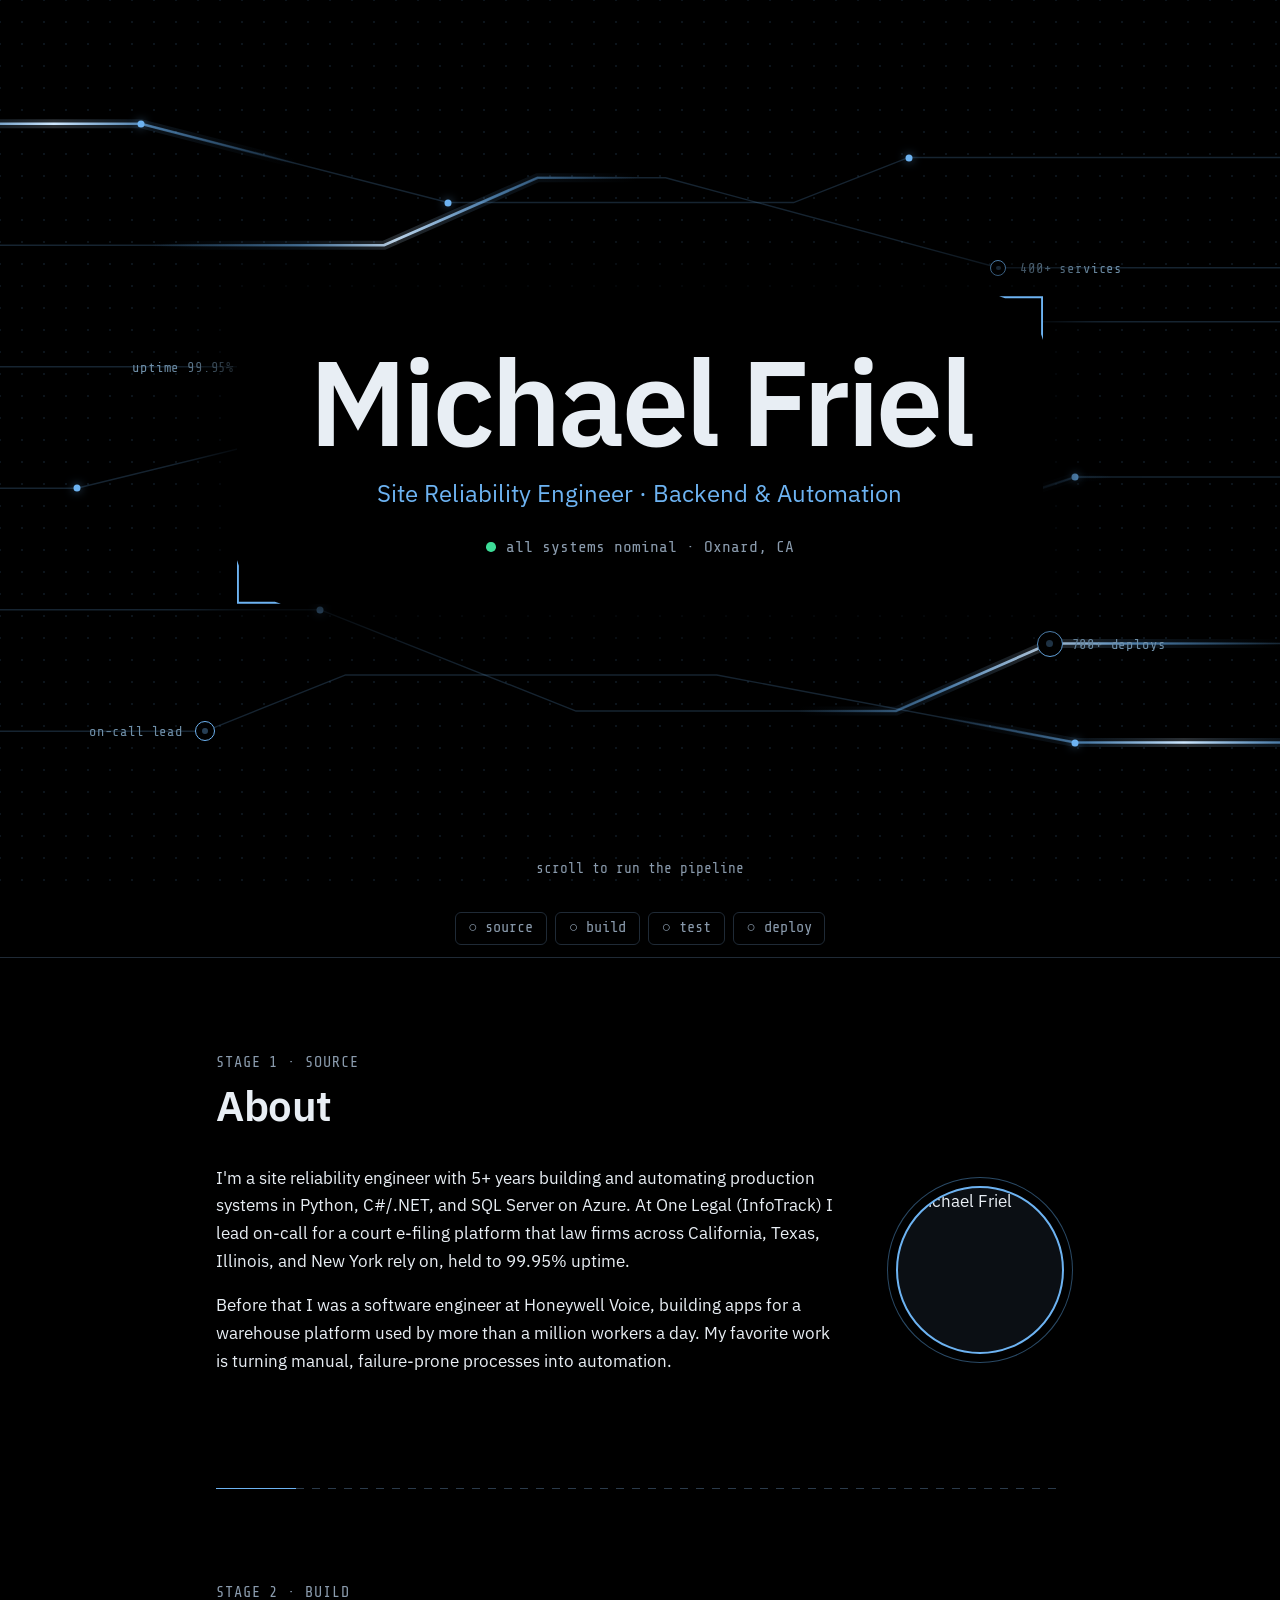
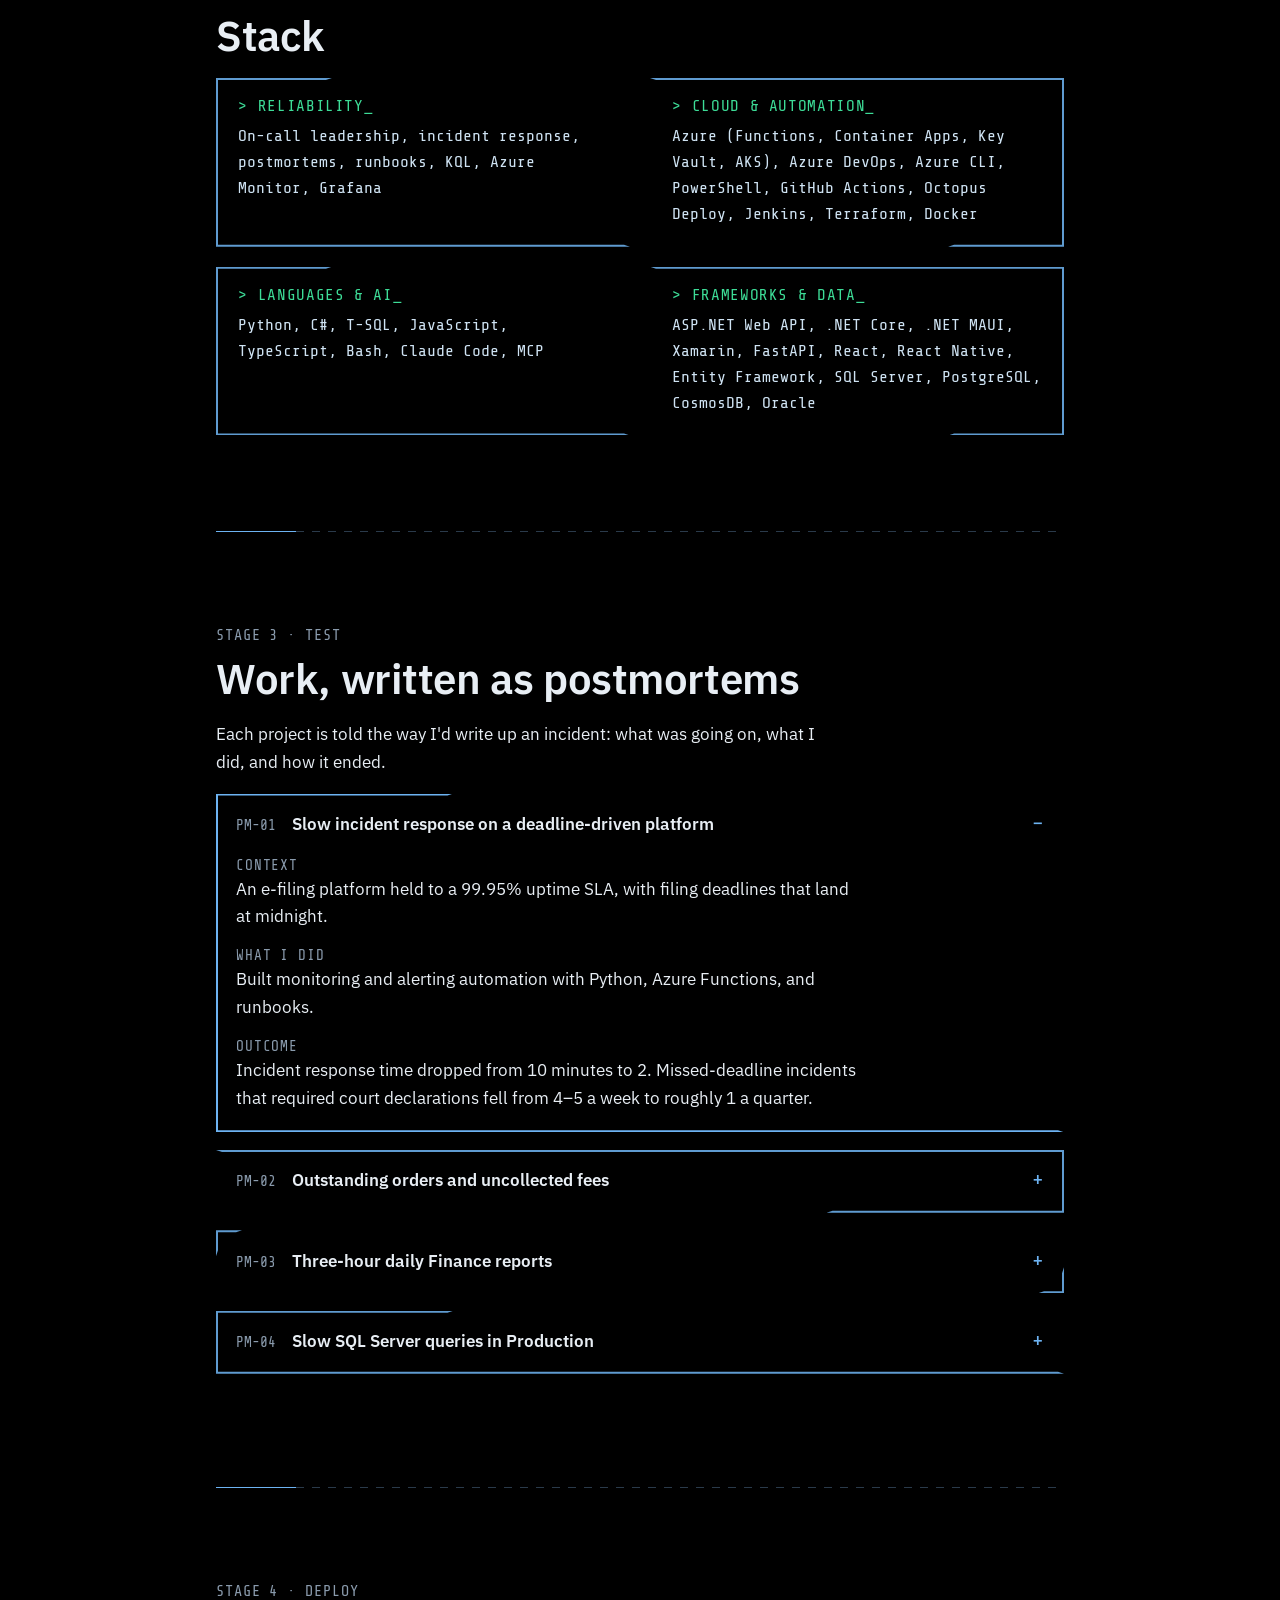
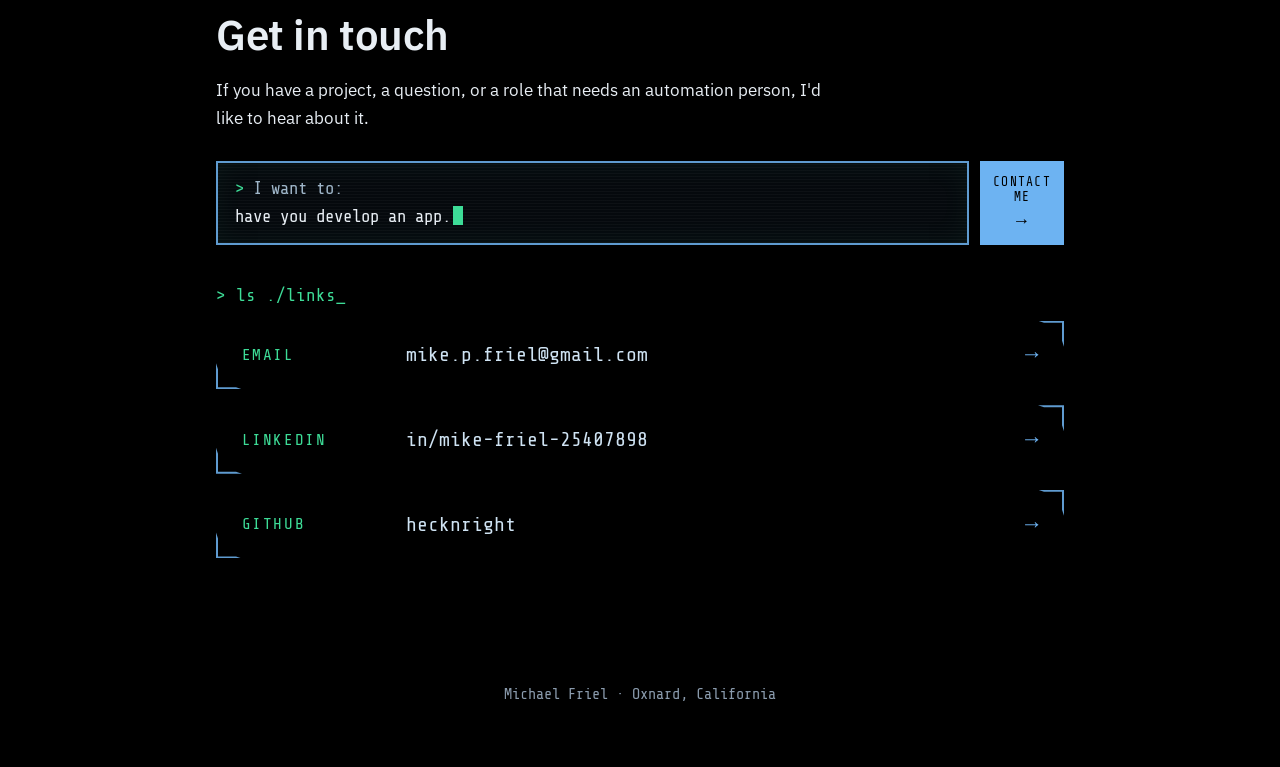
==== commit 88fa6b2c: "Bug fixes for github pages." ====
--- a/index.html
+++ b/index.html
@@ -77,48 +77,55 @@
     <h2>Work, written as postmortems</h2>
     <p>Each project is told the way I'd write up an incident: what was going on, what I did, and how it ended.</p>
 
-    <details open>
+    <div class="bx"><details open>
       <summary><span class="id">PM-01</span>Slow incident response on a deadline-driven platform</summary>
       <div class="pm">
         <div><h3>Context</h3><p>An e-filing platform held to a 99.95% uptime SLA, with filing deadlines that land at midnight.</p></div>
         <div><h3>What I did</h3><p>Built monitoring and alerting automation with Python, Azure Functions, and runbooks.</p></div>
         <div><h3>Outcome</h3><p>Incident response time dropped from 10 minutes to 2. Missed-deadline incidents that required court declarations fell from 4&ndash;5 a week to roughly 1 a quarter.</p></div>
       </div>
-    </details>
-
-    <details>
+    </details></div>
+
+    <div class="bx"><details>
       <summary><span class="id">PM-02</span>Outstanding orders and uncollected fees</summary>
       <div class="pm">
         <div><h3>Context</h3><p>Outstanding orders and uncollected fees needed to be reconciled.</p></div>
         <div><h3>What I did</h3><p>Built automated reconciliation on Azure DevOps with Datadog monitoring.</p></div>
         <div><h3>Outcome</h3><p>Recovered $250K+ and cut production failures by 72%, contributing to the company's highest-grossing year and first $1M revenue week.</p></div>
       </div>
-    </details>
-
-    <details>
+    </details></div>
+
+    <div class="bx"><details>
       <summary><span class="id">PM-03</span>Three-hour daily Finance reports</summary>
       <div class="pm">
         <div><h3>Context</h3><p>Several Finance reporting processes each took about 3 hours a day.</p></div>
         <div><h3>What I did</h3><p>Rebuilt them with multi-stage calculation layers and SQL Server bulk loading automations.</p></div>
         <div><h3>Outcome</h3><p>Average run time dropped to about 5 minutes.</p></div>
       </div>
-    </details>
-
-    <details>
+    </details></div>
+
+    <div class="bx"><details>
       <summary><span class="id">PM-04</span>Slow SQL Server queries in Production</summary>
       <div class="pm">
         <div><h3>Context</h3><p>Production SQL Server queries were spending too long waiting.</p></div>
         <div><h3>What I did</h3><p>Analyzed waits with Database Performance Analyzer (DPA) and added targeted indexes.</p></div>
         <div><h3>Outcome</h3><p>Query wait times fell by more than 60%.</p></div>
       </div>
-    </details>
+    </details></div>
   </section>
 
   <section class="stage" id="contact">
     <p class="label">Stage 4 &middot; Deploy</p>
     <h2>Get in touch</h2>
     <p>If you have a project, a question, or a role that needs an automation person, I'd like to hear about it.</p>
-    <p class="prompt">&gt; deploy --target contact</p>
+    <div class="cta">
+      <div class="term" aria-hidden="true">
+        <p class="t1"><span class="pr">&gt;</span> I want to:</p>
+        <p class="t2"><span id="typed">have you develop an app.</span><i class="caret"></i></p>
+      </div>
+      <a class="cta-btn" id="ctaBtn" href="mailto:mike.p.friel@gmail.com"><span>Contact me</span><b aria-hidden="true">&rarr;</b></a>
+    </div>
+    <p class="prompt">&gt; ls ./links</p>
     <div class="tiles">
       <a class="tile" href="mailto:mike.p.friel@gmail.com"><span class="k">email</span><span class="v">mike.p.friel@gmail.com</span><span class="go" aria-hidden="true">&rarr;</span></a>
       <a class="tile" href="https://www.linkedin.com/in/mike-friel-25407898"><span class="k">linkedin</span><span class="v">in/mike-friel-25407898</span><span class="go" aria-hidden="true">&rarr;</span></a>
@@ -218,6 +225,30 @@
 let rt;addEventListener('resize',()=>{cancelAnimationFrame(rt);rt=requestAnimationFrame(build)});
 build();
 
+// Contact terminal: types out what a visitor might want, then cycles. The button's email subject follows the current phrase.
+const phrases=['have you develop an app.','collaborate on a project.','consult on a build.','debug my code.',
+  'program my widget ideas.','assist with prompt engineering.','build test suites for my infrastructure.','design my idea.'];
+const typed=document.getElementById('typed'),ctaBtn=document.getElementById('ctaBtn'),term=document.querySelector('.term');
+let pi=0,hold=false,seen=false;
+new IntersectionObserver(e=>{seen=e[0].isIntersecting}).observe(term);
+term.addEventListener('pointerenter',()=>hold=true);
+term.addEventListener('pointerleave',()=>hold=false);
+const wait=ms=>new Promise(r=>setTimeout(r,ms));
+(async function run(){
+  for(;;){
+    const p=phrases[pi];
+    ctaBtn.href='mailto:mike.p.friel@gmail.com?subject='+encodeURIComponent('I want to: '+p);
+    if(still){typed.textContent=p;await wait(4000)}
+    else{
+      for(let i=1;i<=p.length;i++){typed.textContent=p.slice(0,i);await wait(42)}
+      await wait(1900);
+      while(hold||!seen)await wait(300);
+      for(let i=p.length-1;i>=0;i--){typed.textContent=p.slice(0,i);await wait(20)}
+      await wait(350);
+    }
+    pi=(pi+1)%phrases.length;
+  }
+})();
 // Pipeline rail and build log follow the section in view
 const stages=[...document.querySelectorAll('.stage')],chips=[...document.querySelectorAll('.rail a')],log=document.querySelector('.log');
 const names=['source','build','test','deploy'],msg=['profile loaded','stack resolved','4 postmortems reviewed','ready to connect'];
--- a/site.css
+++ b/site.css
@@ -42,7 +42,8 @@
 .grid dd{margin:0;font:400 1.02rem/1.6 var(--mono);color:#cfe3f3}
 
 /* Postmortems */
-details{margin-bottom:1.1rem}
+.bx{position:relative;margin-bottom:1.1rem}
+.bx:has(details[open]){--c:var(--blue)}
 details[open]{--c:var(--blue)}
 summary{cursor:pointer;list-style:none;padding:1.1rem 1.25rem;display:flex;gap:1rem;align-items:baseline;font-weight:600}
 summary::-webkit-details-marker{display:none}
@@ -93,18 +94,18 @@
 
 /* Open-corner boxes: line weight --t, tapered line ends --tp (outer edge runs longer than the inner edge) */
 :root{--t:2px;--tp:6px}
-.grid div,details{position:relative;--c:#5f9bd0}
-.grid div::before,details::before{content:"";position:absolute;inset:0;background:var(--c);pointer-events:none;
+.grid div,.bx{position:relative;--c:#5f9bd0}
+.grid div::before,.bx::before{content:"";position:absolute;inset:0;background:var(--c);pointer-events:none;
   clip-path:polygon(0 0,28% 0,calc(28% - var(--tp)) var(--t),var(--t) var(--t),var(--t) calc(100% - var(--t)),calc(100% - var(--tp)) calc(100% - var(--t)),100% 100%,0 100%)}
-.grid div:nth-child(even)::before,details:nth-of-type(even)::before{
+.grid div:nth-child(even)::before{
   clip-path:polygon(0 0,100% 0,100% 100%,72% 100%,calc(72% + var(--tp)) calc(100% - var(--t)),calc(100% - var(--t)) calc(100% - var(--t)),calc(100% - var(--t)) var(--t),var(--tp) var(--t))}
-/* Corner brackets: top-left and bottom-right, arm length --A */
-.title,.tile,details:nth-of-type(3n){--A:26px}
+/* Corner brackets: top-right and bottom-left, arm length --A */
+.title,.tile{--A:26px}
 .title{--A:44px;--c:var(--blue)}
-.title::before,.tile::before,details:nth-of-type(3n)::before{content:"";position:absolute;inset:auto;top:0;left:0;width:var(--A);height:var(--A);background:var(--c);pointer-events:none;
-  clip-path:polygon(0 0,100% 0,calc(100% - var(--tp)) var(--t),var(--t) var(--t),var(--t) calc(100% - var(--tp)),0 100%)}
-.title::after,.tile::after,details:nth-of-type(3n)::after{content:"";position:absolute;right:0;bottom:0;width:var(--A);height:var(--A);background:var(--c);pointer-events:none;
-  clip-path:polygon(100% 100%,0 100%,var(--tp) calc(100% - var(--t)),calc(100% - var(--t)) calc(100% - var(--t)),calc(100% - var(--t)) var(--tp),100% 0)}
+.title::before,.tile::before{content:"";position:absolute;inset:auto;top:0;right:0;width:var(--A);height:var(--A);background:var(--c);pointer-events:none;
+  clip-path:polygon(100% 0,0 0,var(--tp) var(--t),calc(100% - var(--t)) var(--t),calc(100% - var(--t)) calc(100% - var(--tp)),100% 100%)}
+.title::after,.tile::after{content:"";position:absolute;left:0;bottom:0;width:var(--A);height:var(--A);background:var(--c);pointer-events:none;
+  clip-path:polygon(0 100%,100% 100%,calc(100% - var(--tp)) calc(100% - var(--t)),var(--t) calc(100% - var(--t)),var(--t) var(--tp),0 0)}
 .tile{--c:#5f9bd0;position:relative;display:grid;gap:.6rem;align-content:start;padding:1.5rem 1.6rem;text-decoration:none;color:var(--ink);transition:background-color .3s,box-shadow .3s}
 .tile:hover,.tile:focus-visible{--c:var(--blue);background-color:rgba(109,179,242,.07);box-shadow:inset 0 0 0 1px rgba(109,179,242,.3)}
 
@@ -138,3 +139,32 @@
 .nlabel.r{transform:translate(22px,-50%)}
 @media(max-width:60rem){.nlabel{display:none}}
 @media(prefers-reduced-motion:reduce){.node,.node::after{animation:none}}
+
+/* Contact CTA: closed terminal box with a square button. --k scales the whole thing. */
+:root{--k:.7;--ch:calc(7.5rem*var(--k))}
+.cta{display:grid;grid-template-columns:1fr auto;gap:calc(1rem*var(--k));align-items:start;margin:1.75rem 0 0}
+.term{min-height:var(--ch);padding:calc(1.2rem*var(--k)) calc(1.5rem*var(--k));border:2px solid #5f9bd0;background:#05090d;
+  background-image:repeating-linear-gradient(0deg,rgba(255,255,255,.03) 0 1px,transparent 1px 3px);
+  box-shadow:inset 0 0 calc(40px*var(--k)) rgba(61,220,151,.06);display:flex;flex-direction:column;justify-content:center;gap:calc(.4rem*var(--k));
+  font:400 calc(clamp(1.1rem,2.5vw,1.55rem)*var(--k))/1.35 var(--mono)}
+.term p{margin:0;max-width:none}
+.term .pr{color:var(--green)}
+.t1{color:#9fb6c9}
+.t2{color:var(--ink)}
+.caret{display:inline-block;width:.55em;height:1.05em;background:var(--green);vertical-align:-.15em;margin-left:.15em;animation:cursor 1s steps(2) infinite}
+.cta-btn{width:var(--ch);height:var(--ch);display:grid;place-content:center;gap:calc(.4rem*var(--k));text-align:center;text-decoration:none;
+  background:var(--blue);color:#000;border:2px solid var(--blue);font:400 calc(1.15rem*var(--k))/1.2 var(--mono);letter-spacing:.1em;text-transform:uppercase;
+  transition:background .2s,color .2s}
+.cta-btn b{font:400 calc(1.6rem*var(--k)) var(--mono);transition:transform .25s}
+.cta-btn:hover,.cta-btn:focus-visible{background:#000;color:var(--blue)}
+.cta-btn:hover b,.cta-btn:focus-visible b{transform:translateX(6px)}
+@media(max-width:40rem){:root{--k:.85;--ch:calc(7.5rem*var(--k))}.t2{min-height:2.7em}}
+@media(prefers-reduced-motion:reduce){.caret{animation:none}.cta-btn,.cta-btn b{transition:none}}
+
+/* Postmortem outlines by position: 1 bottom-left L, 2 top-right L, 3 corner brackets (top-left + bottom-right), 4 bottom-left L */
+.bx:nth-of-type(2)::before{clip-path:polygon(0 0,100% 0,100% 100%,72% 100%,calc(72% + var(--tp)) calc(100% - var(--t)),calc(100% - var(--t)) calc(100% - var(--t)),calc(100% - var(--t)) var(--t),var(--tp) var(--t))}
+.bx:nth-of-type(3){--A:26px}
+.bx:nth-of-type(3)::before{inset:auto;top:0;left:0;width:var(--A);height:var(--A);
+  clip-path:polygon(0 0,100% 0,calc(100% - var(--tp)) var(--t),var(--t) var(--t),var(--t) calc(100% - var(--tp)),0 100%)}
+.bx:nth-of-type(3)::after{content:"";position:absolute;right:0;bottom:0;width:var(--A);height:var(--A);background:var(--c);pointer-events:none;
+  clip-path:polygon(100% 100%,0 100%,var(--tp) calc(100% - var(--t)),calc(100% - var(--t)) calc(100% - var(--t)),calc(100% - var(--t)) var(--tp),100% 0)}
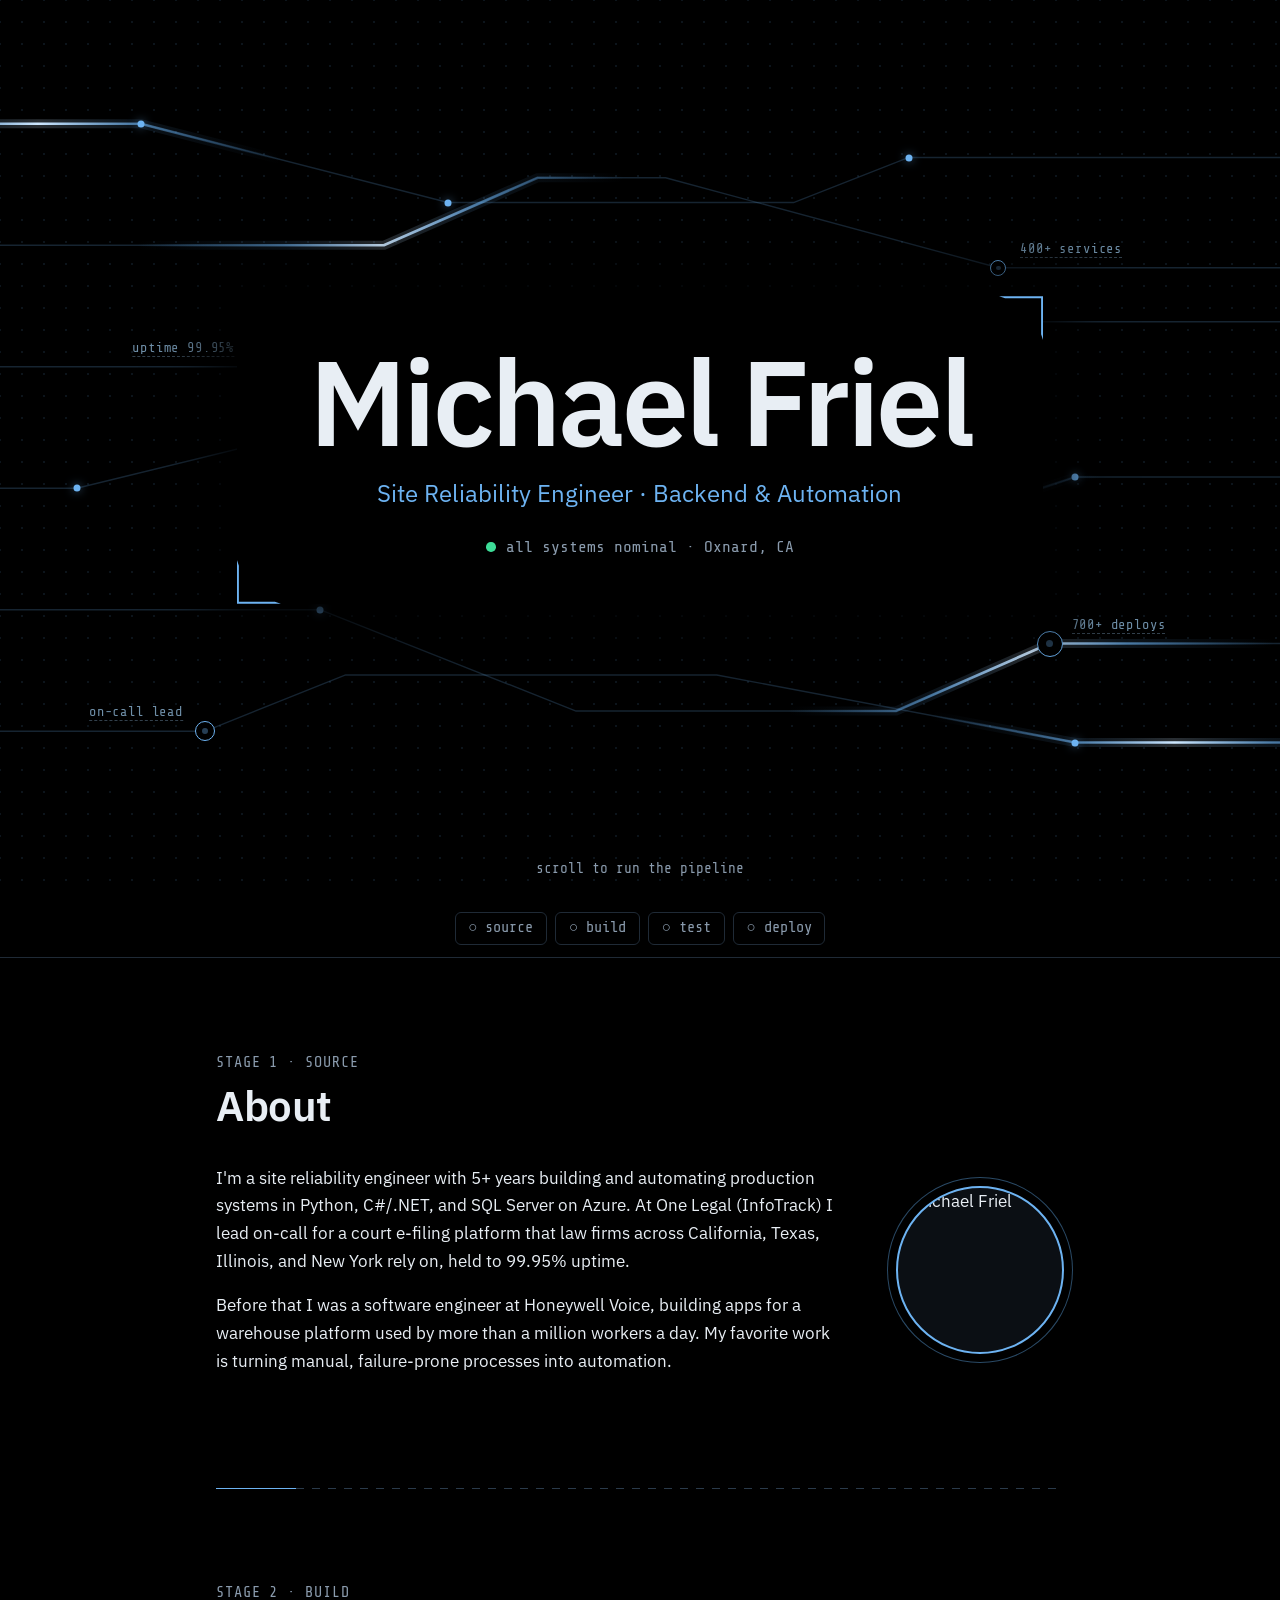
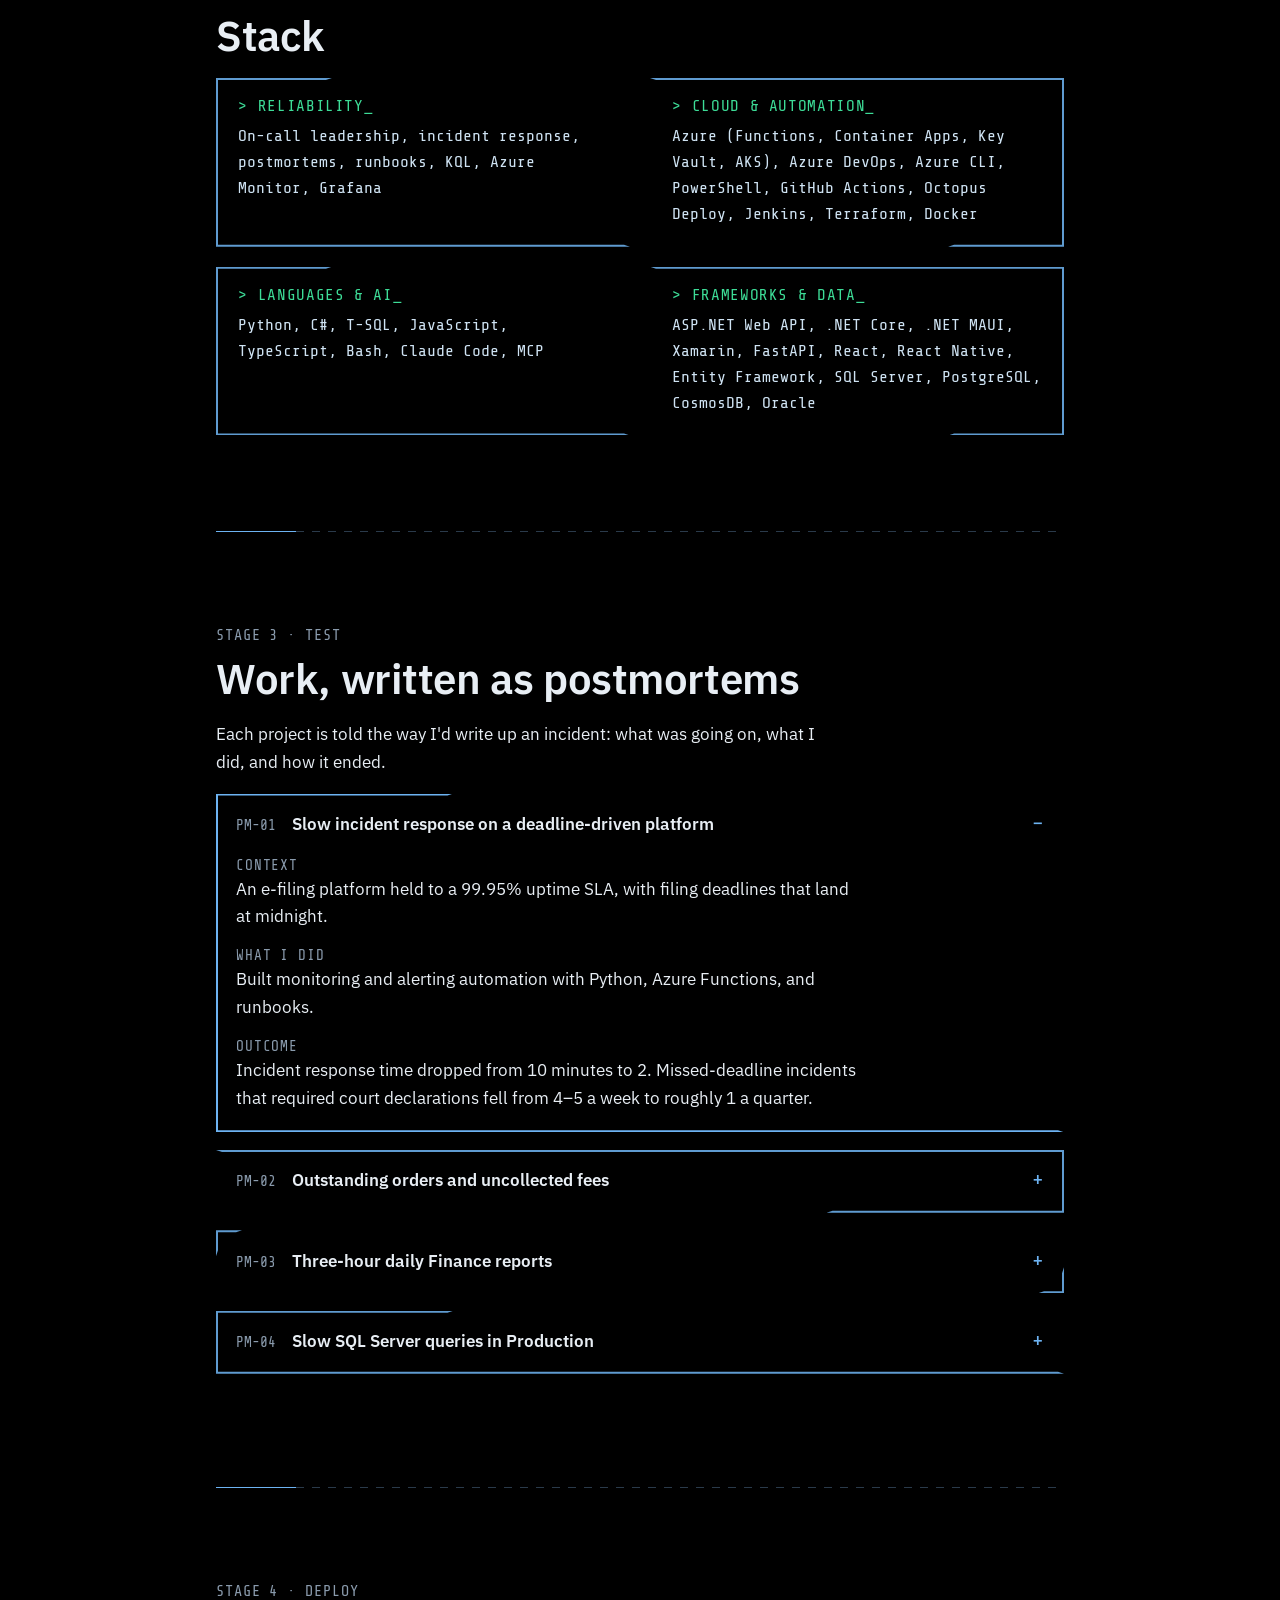
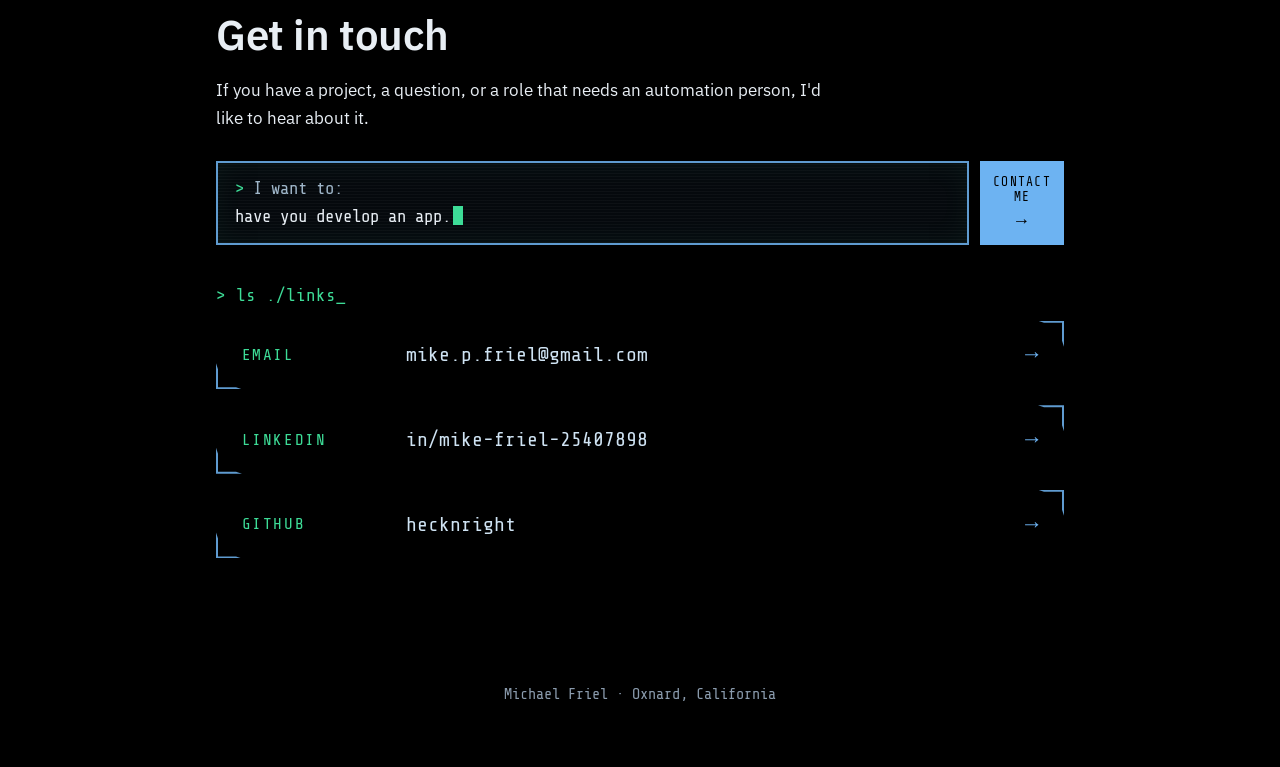
==== commit bb6b5ff8: "Changing nodes in the banner so text is above and below depending. Also changed so node text is a li" ====
--- a/index.html
+++ b/index.html
@@ -28,10 +28,10 @@
     <i class="node dot" style="left:84%;top:82.5%"></i>
     <i class="node dot" style="left:75%;top:35.75%"></i>
     <i class="node dot" style="left:35%;top:22.5%"></i>
-    <span class="nlabel l" style="left:20%;top:40.75%">uptime 99.95%</span>
-    <span class="nlabel r" style="left:78%;top:29.75%">400+ services</span>
-    <span class="nlabel r" style="left:82%;top:71.5%">700+ deploys</span>
-    <span class="nlabel l" style="left:16%;top:81.25%">on-call lead</span>
+    <a class="nlabel l" href="#pm1" style="left:20%;top:40.75%">uptime 99.95%</a>
+    <a class="nlabel r" href="#stack-reliability" style="left:78%;top:29.75%">400+ services</a>
+    <a class="nlabel r" href="#stack-cloud" style="left:82%;top:71.5%">700+ deploys</a>
+    <a class="nlabel l" href="#pm1" style="left:16%;top:81.25%">on-call lead</a>
   </div>
   <div class="title">
     <h1>Michael Friel</h1>
@@ -65,8 +65,8 @@
     <p class="label">Stage 2 &middot; Build</p>
     <h2>Stack</h2>
     <dl class="grid">
-      <div><dt>RELIABILITY</dt><dd>On-call leadership, incident response, postmortems, runbooks, KQL, Azure Monitor, Grafana</dd></div>
-      <div><dt>CLOUD &amp; AUTOMATION</dt><dd>Azure (Functions, Container Apps, Key Vault, AKS), Azure DevOps, Azure CLI, PowerShell, GitHub Actions, Octopus Deploy, Jenkins, Terraform, Docker</dd></div>
+      <div id="stack-reliability"><dt>RELIABILITY</dt><dd>On-call leadership, incident response, postmortems, runbooks, KQL, Azure Monitor, Grafana</dd></div>
+      <div id="stack-cloud"><dt>CLOUD &amp; AUTOMATION</dt><dd>Azure (Functions, Container Apps, Key Vault, AKS), Azure DevOps, Azure CLI, PowerShell, GitHub Actions, Octopus Deploy, Jenkins, Terraform, Docker</dd></div>
       <div><dt>LANGUAGES &amp; AI</dt><dd>Python, C#, T-SQL, JavaScript, TypeScript, Bash, Claude Code, MCP</dd></div>
       <div><dt>FRAMEWORKS &amp; DATA</dt><dd>ASP.NET Web API, .NET Core, .NET MAUI, Xamarin, FastAPI, React, React Native, Entity Framework, SQL Server, PostgreSQL, CosmosDB, Oracle</dd></div>
     </dl>
@@ -77,7 +77,7 @@
     <h2>Work, written as postmortems</h2>
     <p>Each project is told the way I'd write up an incident: what was going on, what I did, and how it ended.</p>
 
-    <div class="bx"><details open>
+    <div class="bx" id="pm1"><details open>
       <summary><span class="id">PM-01</span>Slow incident response on a deadline-driven platform</summary>
       <div class="pm">
         <div><h3>Context</h3><p>An e-filing platform held to a 99.95% uptime SLA, with filing deadlines that land at midnight.</p></div>
@@ -249,6 +249,15 @@
     pi=(pi+1)%phrases.length;
   }
 })();
+// Banner labels jump to their section, then that section's outline glows for a few seconds
+function flash(el){el.classList.remove('flash');void el.offsetWidth;el.classList.add('flash');setTimeout(()=>el.classList.remove('flash'),3100)}
+document.querySelectorAll('.nlabel').forEach(a=>a.addEventListener('click',e=>{
+  const t=document.querySelector(a.getAttribute('href'));if(!t)return;
+  e.preventDefault();
+  t.scrollIntoView({behavior:still?'auto':'smooth',block:'center'});
+  let done=false;const go=()=>{if(!done){done=true;flash(t)}};
+  addEventListener('scrollend',go,{once:true});setTimeout(go,still?0:1400);
+}));
 // Pipeline rail and build log follow the section in view
 const stages=[...document.querySelectorAll('.stage')],chips=[...document.querySelectorAll('.rail a')],log=document.querySelector('.log');
 const names=['source','build','test','deploy'],msg=['profile loaded','stack resolved','4 postmortems reviewed','ready to connect'];
--- a/site.css
+++ b/site.css
@@ -168,3 +168,18 @@
   clip-path:polygon(0 0,100% 0,calc(100% - var(--tp)) var(--t),var(--t) var(--t),var(--t) calc(100% - var(--tp)),0 100%)}
 .bx:nth-of-type(3)::after{content:"";position:absolute;right:0;bottom:0;width:var(--A);height:var(--A);background:var(--c);pointer-events:none;
   clip-path:polygon(100% 100%,0 100%,var(--tp) calc(100% - var(--t)),calc(100% - var(--t)) calc(100% - var(--t)),calc(100% - var(--t)) var(--tp),100% 0)}
+
+/* Clickable banner labels sit above their lines */
+.nlabel{pointer-events:auto;text-decoration:none;cursor:pointer;padding-bottom:1px;border-bottom:1px dashed rgba(111,143,168,.45);transition:color .2s,border-color .2s}
+.nlabel:hover,.nlabel:focus-visible{color:var(--blue);border-bottom-color:var(--blue)}
+.nlabel.l{transform:translate(calc(-100% - 22px),calc(-100% - 10px))}
+.nlabel.r{transform:translate(22px,calc(-100% - 10px))}
+@media(max-width:72rem){.nlabel{display:none}}
+.bx,.grid div{scroll-margin-top:6rem}
+
+/* Selected-section flash: brighter, thicker outline plus a glow that fades out */
+.grid div.flash,.bx.flash{--c:#cfe8ff!important;--t:3px!important;animation:flashglow 3s ease-out forwards}
+@keyframes flashglow{
+  0%,55%{filter:drop-shadow(0 0 6px rgba(109,179,242,.95)) drop-shadow(0 0 16px rgba(109,179,242,.6))}
+  100%{filter:drop-shadow(0 0 0 rgba(109,179,242,0)) drop-shadow(0 0 0 rgba(109,179,242,0))}}
+@media(prefers-reduced-motion:reduce){.grid div.flash,.bx.flash{animation:none;filter:drop-shadow(0 0 8px rgba(109,179,242,.9))}}
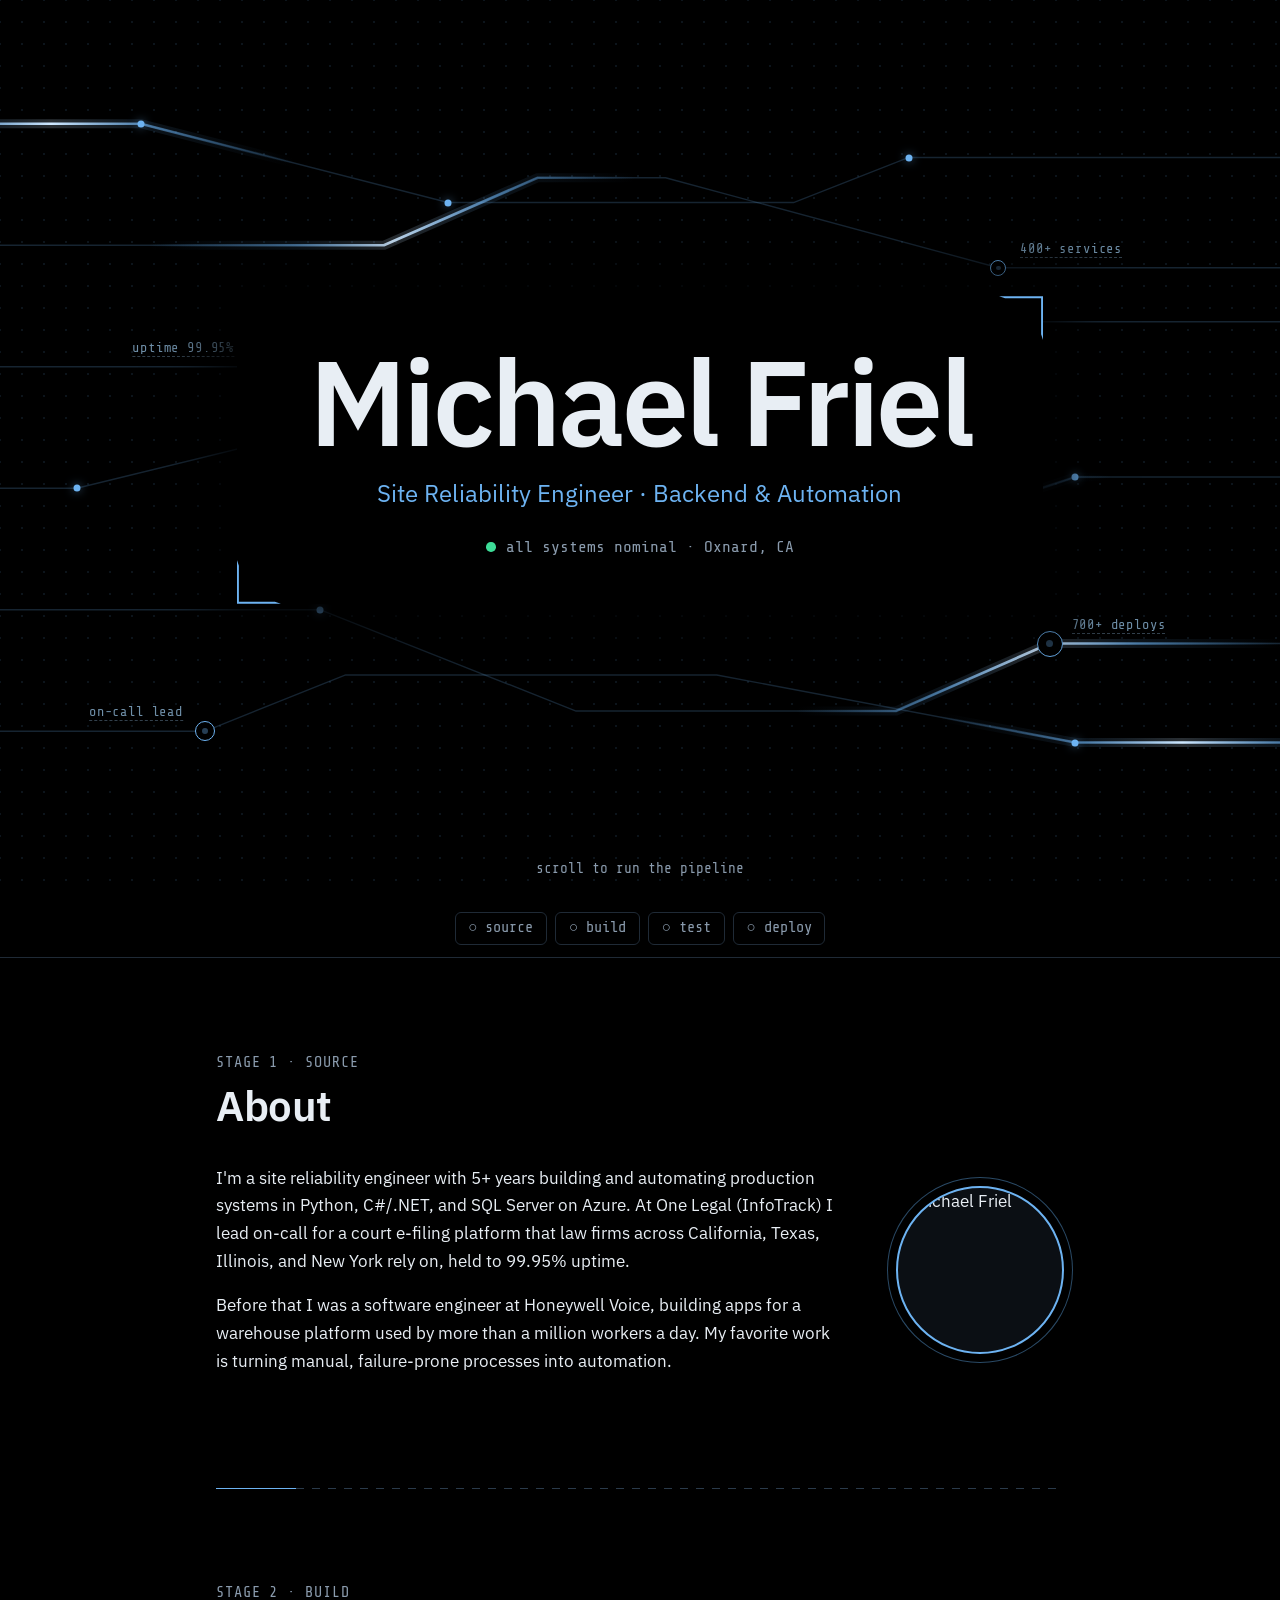
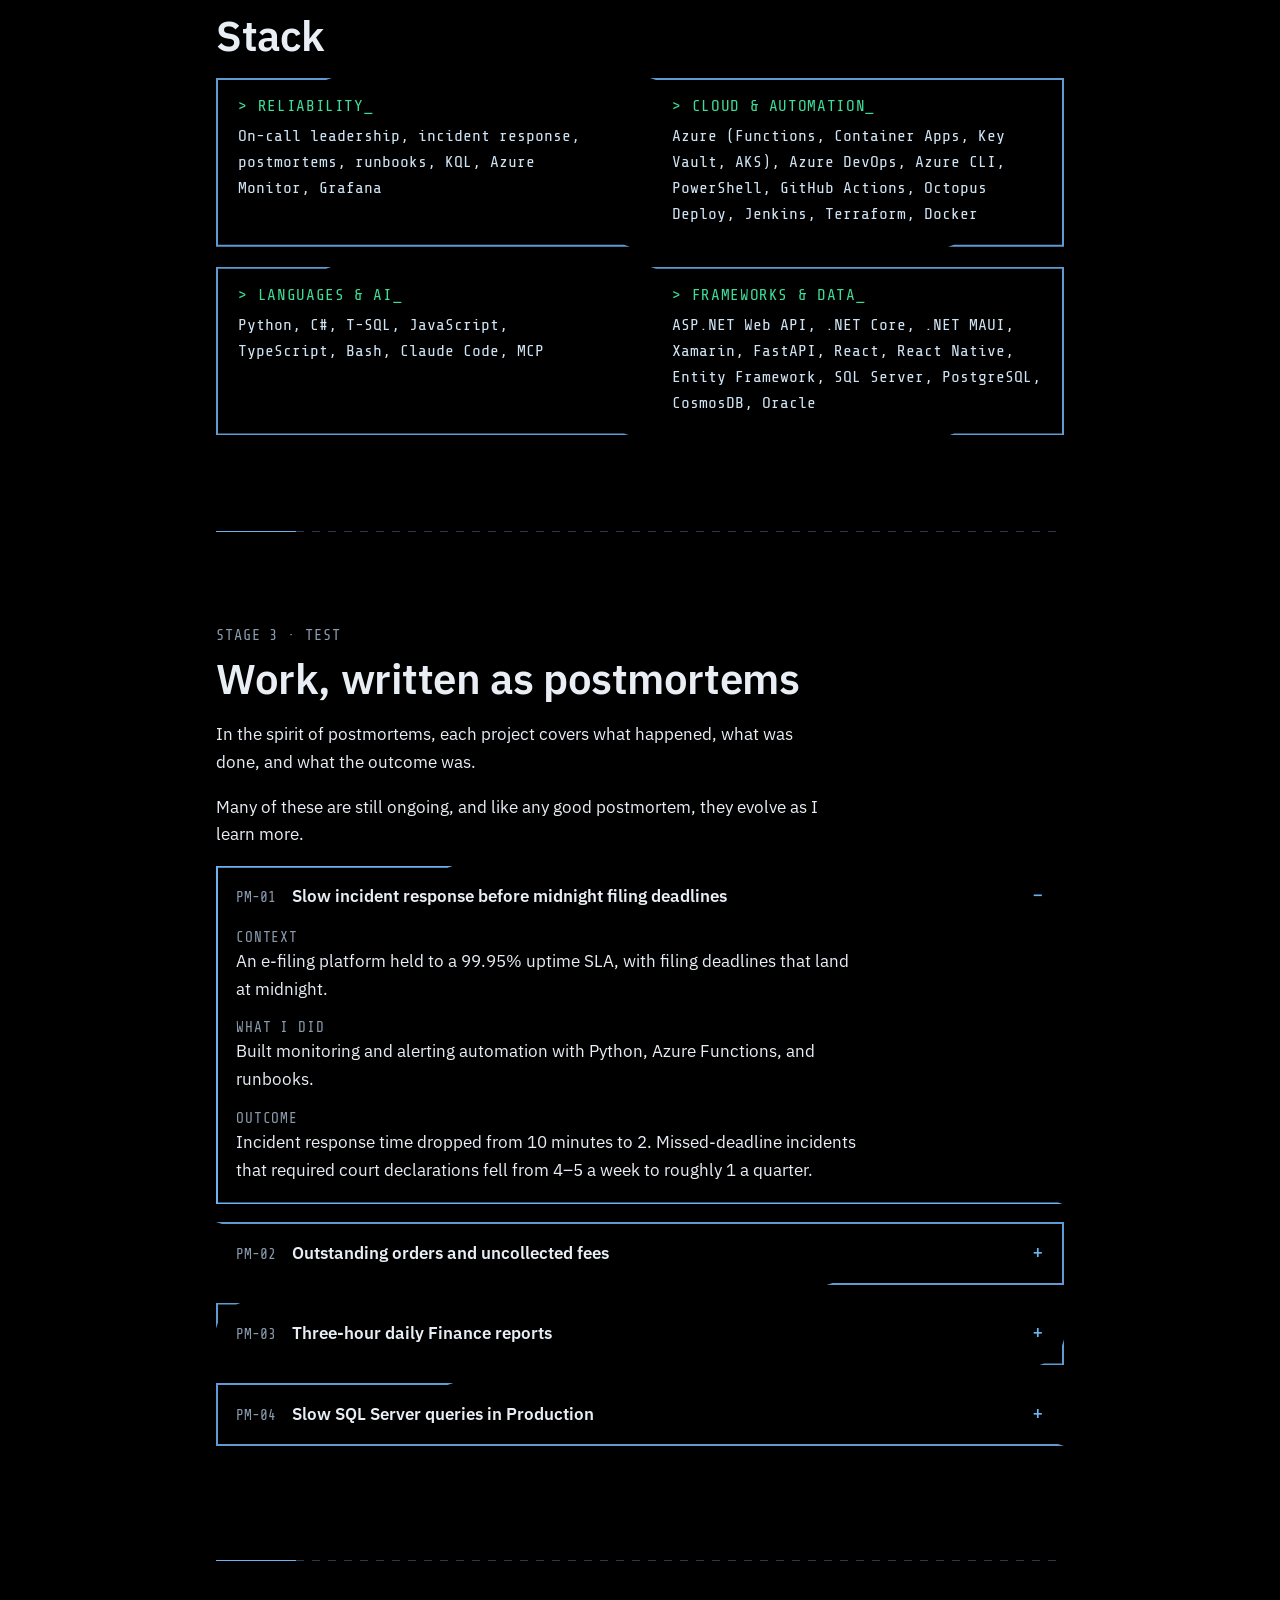
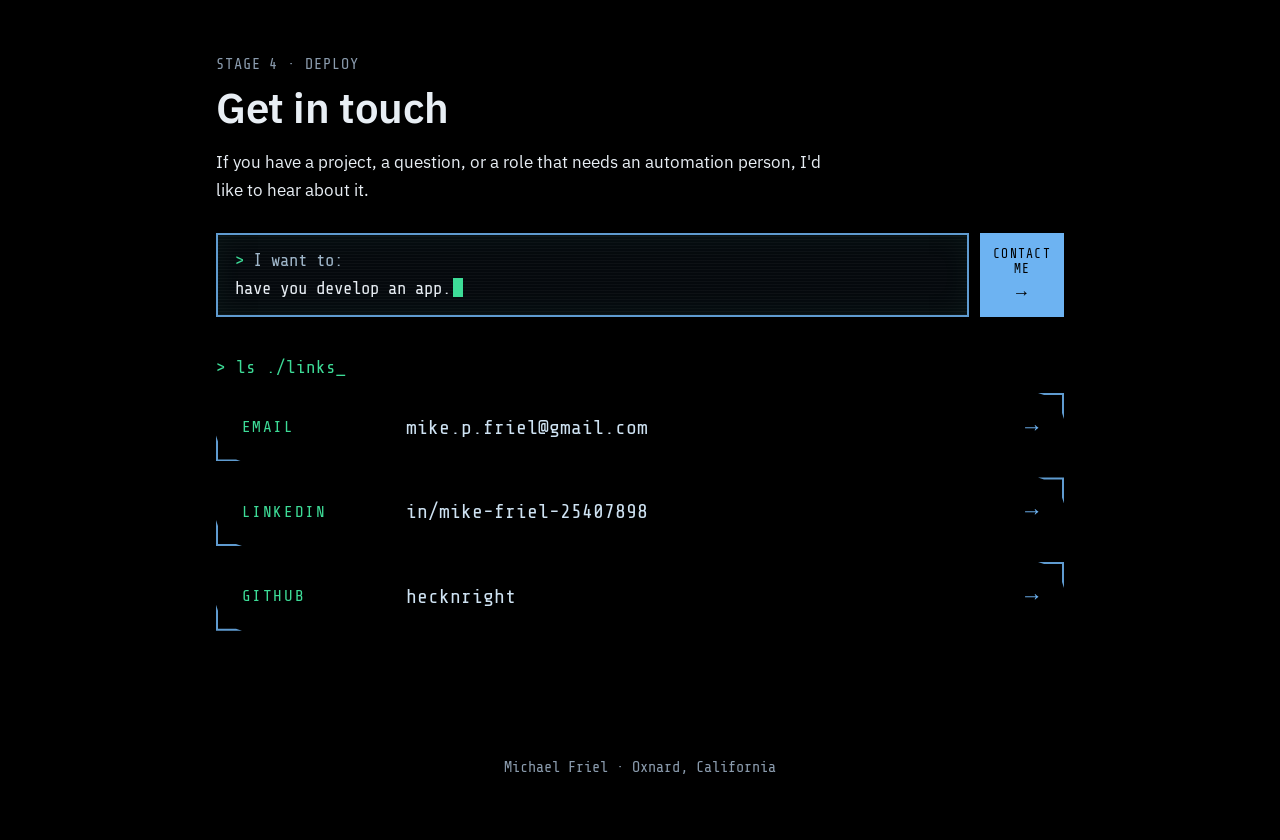
==== commit 923dd41e: "Updating everything and stuff. lazy commit" ====
--- a/index.html
+++ b/index.html
@@ -75,10 +75,11 @@
   <section class="stage" id="test">
     <p class="label">Stage 3 &middot; Test</p>
     <h2>Work, written as postmortems</h2>
-    <p>Each project is told the way I'd write up an incident: what was going on, what I did, and how it ended.</p>
+    <p>In the spirit of postmortems, each project covers what happened, what was done, and what the outcome was.</p>
+    <p>Many of these are still ongoing, and like any good postmortem, they evolve as I learn more.</p>
 
     <div class="bx" id="pm1"><details open>
-      <summary><span class="id">PM-01</span>Slow incident response on a deadline-driven platform</summary>
+      <summary><span class="id">PM-01</span>Slow incident response before midnight filing deadlines</summary>
       <div class="pm">
         <div><h3>Context</h3><p>An e-filing platform held to a 99.95% uptime SLA, with filing deadlines that land at midnight.</p></div>
         <div><h3>What I did</h3><p>Built monitoring and alerting automation with Python, Azure Functions, and runbooks.</p></div>
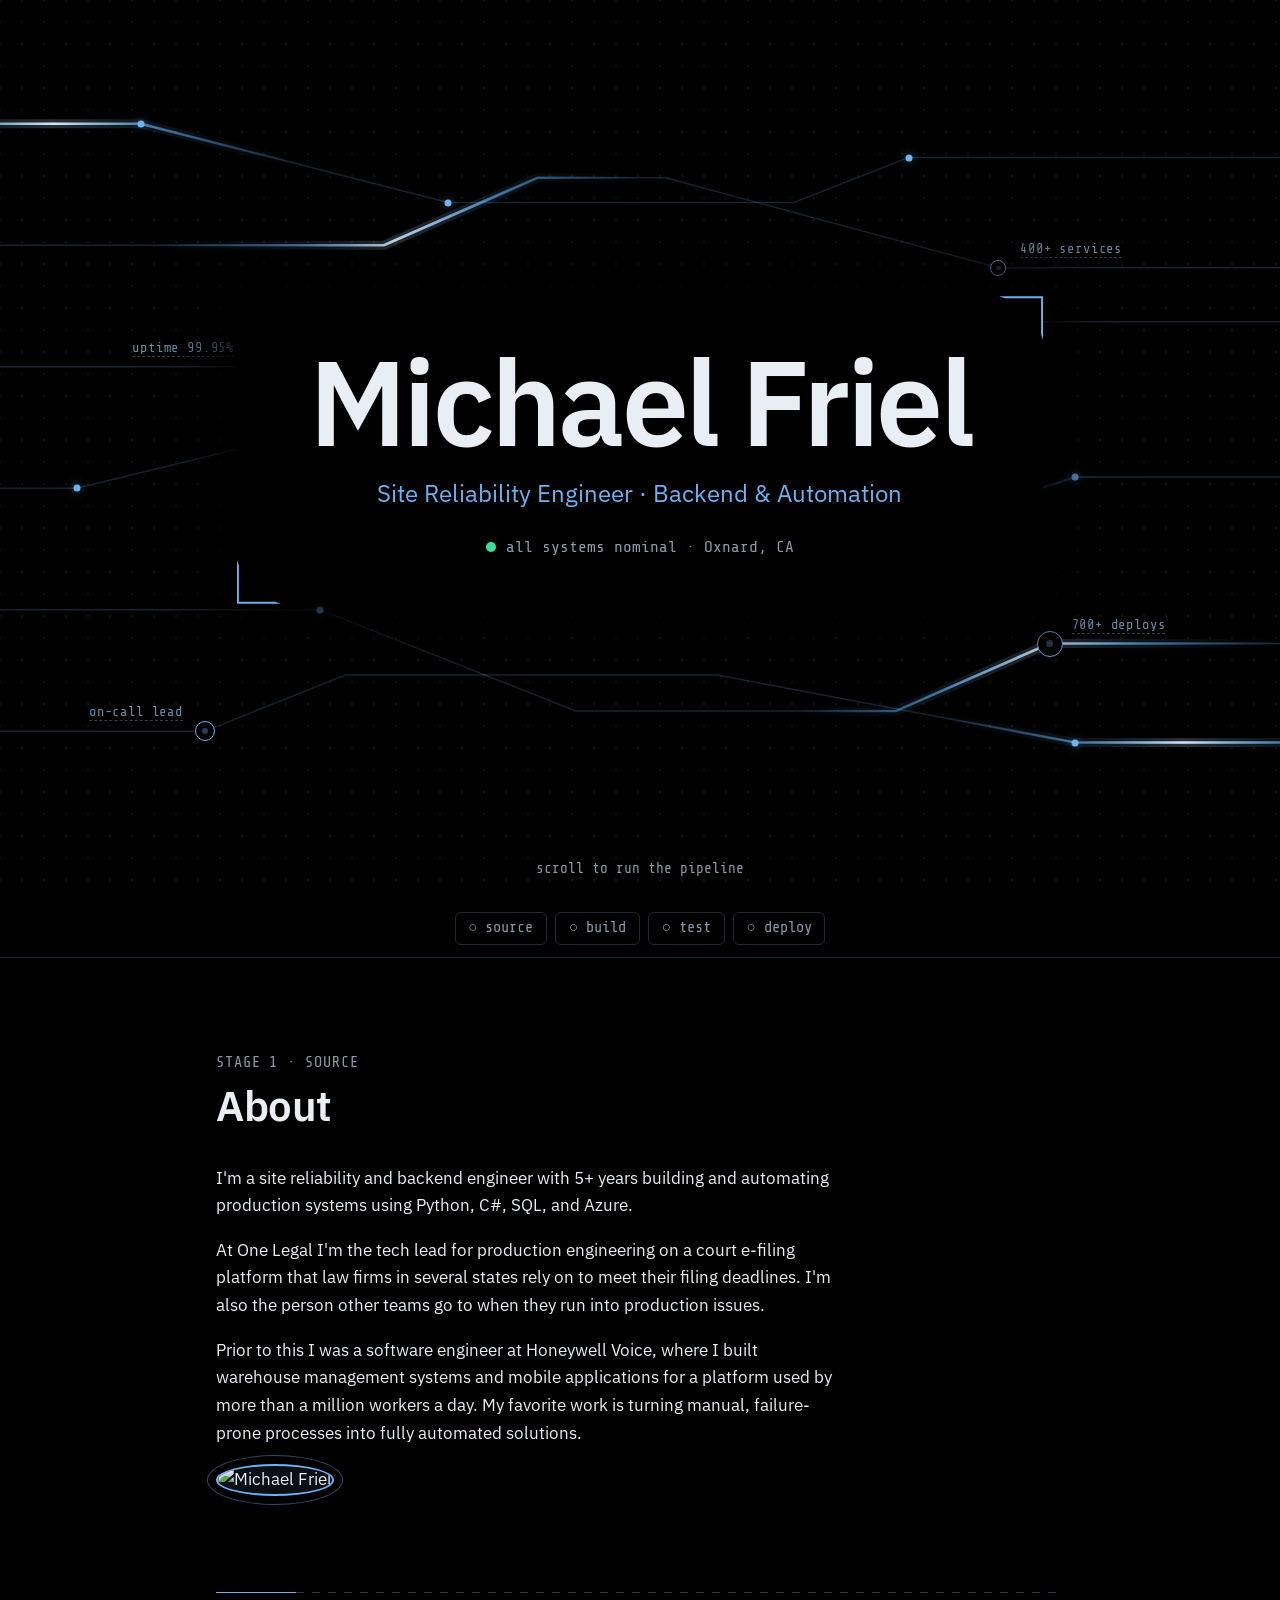
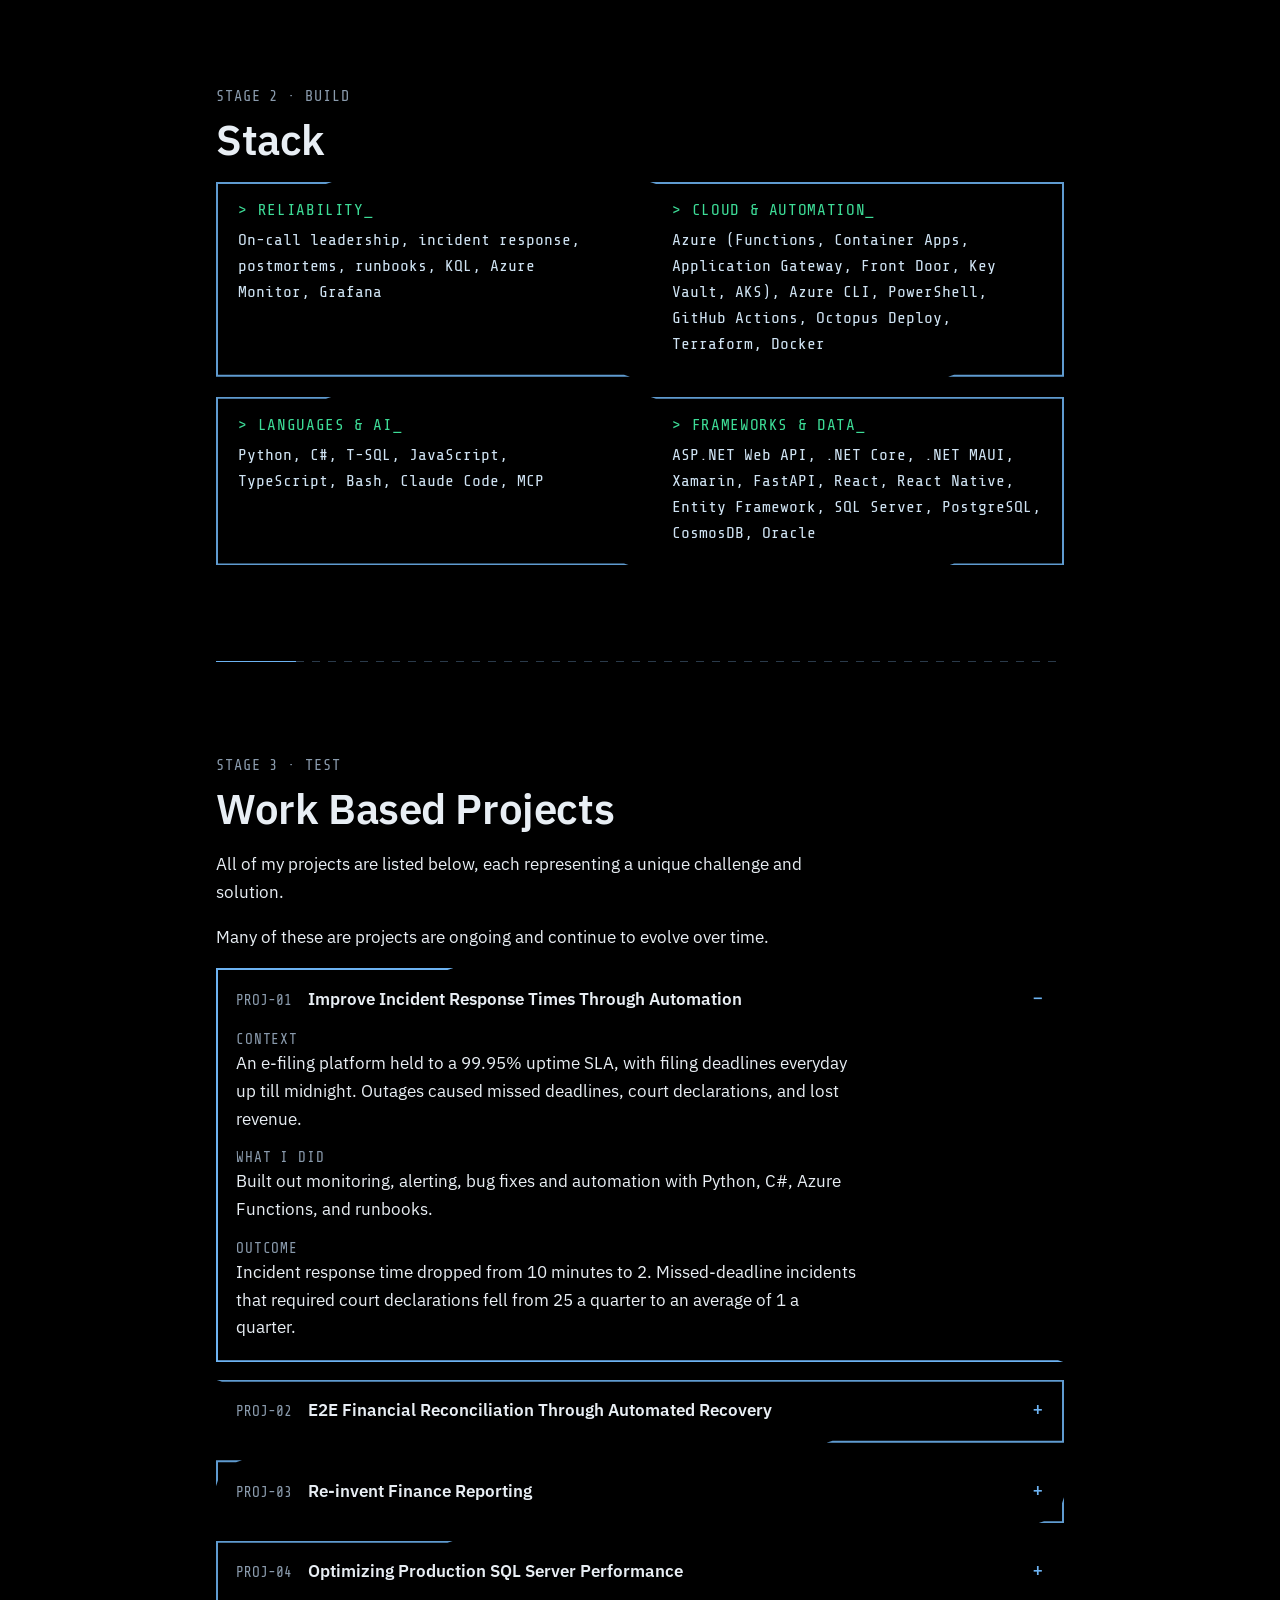
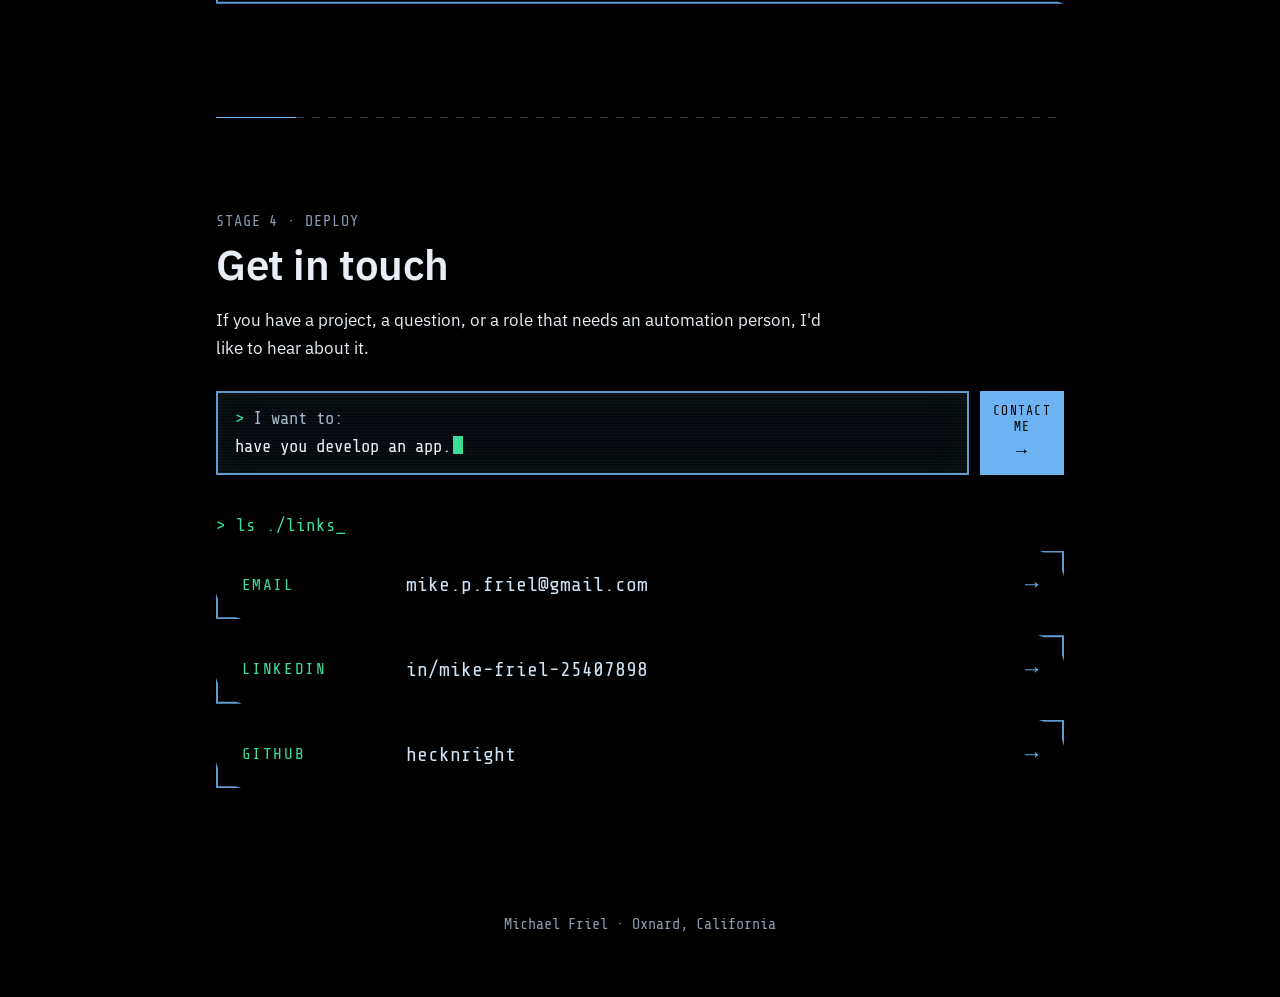
==== commit a52a9c38: "Major changes made to index/html to better reflect my work experience and projects. Updated the skil" ====
--- a/index.html
+++ b/index.html
@@ -1,275 +1,366 @@
 <!doctype html>
 <html lang="en">
+
 <head>
-<meta charset="utf-8">
-<meta name="viewport" content="width=device-width, initial-scale=1">
-<title>Michael Friel | Site Reliability Engineer</title>
-<meta name="description" content="Michael Friel, a site reliability engineer in Oxnard, California. Work written up as postmortems.">
-<link rel="preconnect" href="https://fonts.googleapis.com">
-<link rel="preconnect" href="https://fonts.gstatic.com" crossorigin>
-<link href="https://fonts.googleapis.com/css2?family=IBM+Plex+Sans:wght@400;600&family=Share+Tech+Mono&display=swap" rel="stylesheet">
-<link rel="stylesheet" href="site.css">
+  <meta charset="utf-8">
+  <meta name="viewport" content="width=device-width, initial-scale=1">
+  <title>Michael Friel | Site Reliability & Backend Engineer</title>
+  <meta name="description"
+    content="Michael Friel, a site reliability engineer in Oxnard, California. Work written up as postmortems.">
+  <link rel="preconnect" href="https://fonts.googleapis.com">
+  <link rel="preconnect" href="https://fonts.gstatic.com" crossorigin>
+  <link href="https://fonts.googleapis.com/css2?family=IBM+Plex+Sans:wght@400;600&family=Share+Tech+Mono&display=swap"
+    rel="stylesheet">
+  <link rel="stylesheet" href="site.css">
 </head>
+
 <body>
-<header class="intro">
-  <canvas class="mesh" aria-hidden="true"></canvas>
-  <svg class="traces" viewBox="0 0 1000 800" preserveAspectRatio="none" aria-hidden="true"></svg>
-  <div class="nodes" aria-hidden="true">
-    <i class="node ring" style="left:20%;top:40.75%;--s:22px"></i>
-    <i class="node ring" style="left:78%;top:29.75%;--s:16px"></i>
-    <i class="node ring" style="left:82%;top:71.5%;--s:26px"></i>
-    <i class="node ring" style="left:16%;top:81.25%;--s:20px"></i>
-    <i class="node dot" style="left:11%;top:13.75%"></i>
-    <i class="node dot" style="left:6%;top:54.25%"></i>
-    <i class="node dot" style="left:25%;top:67.75%"></i>
-    <i class="node dot" style="left:24%;top:48%"></i>
-    <i class="node dot" style="left:84%;top:53%"></i>
-    <i class="node dot" style="left:71%;top:17.5%"></i>
-    <i class="node dot" style="left:84%;top:82.5%"></i>
-    <i class="node dot" style="left:75%;top:35.75%"></i>
-    <i class="node dot" style="left:35%;top:22.5%"></i>
-    <a class="nlabel l" href="#pm1" style="left:20%;top:40.75%">uptime 99.95%</a>
-    <a class="nlabel r" href="#stack-reliability" style="left:78%;top:29.75%">400+ services</a>
-    <a class="nlabel r" href="#stack-cloud" style="left:82%;top:71.5%">700+ deploys</a>
-    <a class="nlabel l" href="#pm1" style="left:16%;top:81.25%">on-call lead</a>
-  </div>
-  <div class="title">
-    <h1>Michael Friel</h1>
-    <p class="role">Site Reliability Engineer &middot; Backend &amp; Automation</p>
-    <p class="status">all systems nominal &middot; Oxnard, CA</p>
-  </div>
-  <div class="cue" aria-hidden="true">scroll to run the pipeline</div>
-</header>
-
-<nav class="rail" aria-label="Pipeline">
-  <a href="#source">source</a>
-  <a href="#build">build</a>
-  <a href="#test">test</a>
-  <a href="#contact">deploy</a>
-</nav>
-
-<main>
-  <section class="stage" id="source">
-    <p class="label">Stage 1 &middot; Source</p>
-    <h2>About</h2>
-    <div class="about">
-      <div class="copy">
-    <p>I'm a site reliability engineer with 5+ years building and automating production systems in Python, C#/.NET, and SQL Server on Azure. At One Legal (InfoTrack) I lead on-call for a court e-filing platform that law firms across California, Texas, Illinois, and New York rely on, held to 99.95% uptime.</p>
-    <p>Before that I was a software engineer at Honeywell Voice, building apps for a warehouse platform used by more than a million workers a day. My favorite work is turning manual, failure-prone processes into automation.</p>
-      </div>
-      <img class="photo" src="https://github.com/hecknright.png?size=336" width="168" height="168" alt="Michael Friel" loading="lazy" decoding="async">
+  <header class="intro">
+    <canvas class="mesh" aria-hidden="true"></canvas>
+    <svg class="traces" viewBox="0 0 1000 800" preserveAspectRatio="none" aria-hidden="true"></svg>
+    <div class="nodes" aria-hidden="true">
+      <i class="node ring" style="left:20%;top:40.75%;--s:22px"></i>
+      <i class="node ring" style="left:78%;top:29.75%;--s:16px"></i>
+      <i class="node ring" style="left:82%;top:71.5%;--s:26px"></i>
+      <i class="node ring" style="left:16%;top:81.25%;--s:20px"></i>
+      <i class="node dot" style="left:11%;top:13.75%"></i>
+      <i class="node dot" style="left:6%;top:54.25%"></i>
+      <i class="node dot" style="left:25%;top:67.75%"></i>
+      <i class="node dot" style="left:24%;top:48%"></i>
+      <i class="node dot" style="left:84%;top:53%"></i>
+      <i class="node dot" style="left:71%;top:17.5%"></i>
+      <i class="node dot" style="left:84%;top:82.5%"></i>
+      <i class="node dot" style="left:75%;top:35.75%"></i>
+      <i class="node dot" style="left:35%;top:22.5%"></i>
+      <a class="nlabel l" href="#pm1" style="left:20%;top:40.75%">uptime 99.95%</a>
+      <a class="nlabel r" href="#stack-reliability" style="left:78%;top:29.75%">400+ services</a>
+      <a class="nlabel r" href="#stack-cloud" style="left:82%;top:71.5%">700+ deploys</a>
+      <a class="nlabel l" href="#pm1" style="left:16%;top:81.25%">on-call lead</a>
     </div>
-  </section>
-
-  <section class="stage" id="build">
-    <p class="label">Stage 2 &middot; Build</p>
-    <h2>Stack</h2>
-    <dl class="grid">
-      <div id="stack-reliability"><dt>RELIABILITY</dt><dd>On-call leadership, incident response, postmortems, runbooks, KQL, Azure Monitor, Grafana</dd></div>
-      <div id="stack-cloud"><dt>CLOUD &amp; AUTOMATION</dt><dd>Azure (Functions, Container Apps, Key Vault, AKS), Azure DevOps, Azure CLI, PowerShell, GitHub Actions, Octopus Deploy, Jenkins, Terraform, Docker</dd></div>
-      <div><dt>LANGUAGES &amp; AI</dt><dd>Python, C#, T-SQL, JavaScript, TypeScript, Bash, Claude Code, MCP</dd></div>
-      <div><dt>FRAMEWORKS &amp; DATA</dt><dd>ASP.NET Web API, .NET Core, .NET MAUI, Xamarin, FastAPI, React, React Native, Entity Framework, SQL Server, PostgreSQL, CosmosDB, Oracle</dd></div>
-    </dl>
-  </section>
-
-  <section class="stage" id="test">
-    <p class="label">Stage 3 &middot; Test</p>
-    <h2>Work, written as postmortems</h2>
-    <p>In the spirit of postmortems, each project covers what happened, what was done, and what the outcome was.</p>
-    <p>Many of these are still ongoing, and like any good postmortem, they evolve as I learn more.</p>
-
-    <div class="bx" id="pm1"><details open>
-      <summary><span class="id">PM-01</span>Slow incident response before midnight filing deadlines</summary>
-      <div class="pm">
-        <div><h3>Context</h3><p>An e-filing platform held to a 99.95% uptime SLA, with filing deadlines that land at midnight.</p></div>
-        <div><h3>What I did</h3><p>Built monitoring and alerting automation with Python, Azure Functions, and runbooks.</p></div>
-        <div><h3>Outcome</h3><p>Incident response time dropped from 10 minutes to 2. Missed-deadline incidents that required court declarations fell from 4&ndash;5 a week to roughly 1 a quarter.</p></div>
-      </div>
-    </details></div>
-
-    <div class="bx"><details>
-      <summary><span class="id">PM-02</span>Outstanding orders and uncollected fees</summary>
-      <div class="pm">
-        <div><h3>Context</h3><p>Outstanding orders and uncollected fees needed to be reconciled.</p></div>
-        <div><h3>What I did</h3><p>Built automated reconciliation on Azure DevOps with Datadog monitoring.</p></div>
-        <div><h3>Outcome</h3><p>Recovered $250K+ and cut production failures by 72%, contributing to the company's highest-grossing year and first $1M revenue week.</p></div>
-      </div>
-    </details></div>
-
-    <div class="bx"><details>
-      <summary><span class="id">PM-03</span>Three-hour daily Finance reports</summary>
-      <div class="pm">
-        <div><h3>Context</h3><p>Several Finance reporting processes each took about 3 hours a day.</p></div>
-        <div><h3>What I did</h3><p>Rebuilt them with multi-stage calculation layers and SQL Server bulk loading automations.</p></div>
-        <div><h3>Outcome</h3><p>Average run time dropped to about 5 minutes.</p></div>
-      </div>
-    </details></div>
-
-    <div class="bx"><details>
-      <summary><span class="id">PM-04</span>Slow SQL Server queries in Production</summary>
-      <div class="pm">
-        <div><h3>Context</h3><p>Production SQL Server queries were spending too long waiting.</p></div>
-        <div><h3>What I did</h3><p>Analyzed waits with Database Performance Analyzer (DPA) and added targeted indexes.</p></div>
-        <div><h3>Outcome</h3><p>Query wait times fell by more than 60%.</p></div>
-      </div>
-    </details></div>
-  </section>
-
-  <section class="stage" id="contact">
-    <p class="label">Stage 4 &middot; Deploy</p>
-    <h2>Get in touch</h2>
-    <p>If you have a project, a question, or a role that needs an automation person, I'd like to hear about it.</p>
-    <div class="cta">
-      <div class="term" aria-hidden="true">
-        <p class="t1"><span class="pr">&gt;</span> I want to:</p>
-        <p class="t2"><span id="typed">have you develop an app.</span><i class="caret"></i></p>
-      </div>
-      <a class="cta-btn" id="ctaBtn" href="mailto:mike.p.friel@gmail.com"><span>Contact me</span><b aria-hidden="true">&rarr;</b></a>
+    <div class="title">
+      <h1>Michael Friel</h1>
+      <p class="role">Site Reliability Engineer &middot; Backend &amp; Automation</p>
+      <p class="status">all systems nominal &middot; Oxnard, CA</p>
     </div>
-    <p class="prompt">&gt; ls ./links</p>
-    <div class="tiles">
-      <a class="tile" href="mailto:mike.p.friel@gmail.com"><span class="k">email</span><span class="v">mike.p.friel@gmail.com</span><span class="go" aria-hidden="true">&rarr;</span></a>
-      <a class="tile" href="https://www.linkedin.com/in/mike-friel-25407898"><span class="k">linkedin</span><span class="v">in/mike-friel-25407898</span><span class="go" aria-hidden="true">&rarr;</span></a>
-      <a class="tile" href="https://github.com/hecknright"><span class="k">github</span><span class="v">hecknright</span><span class="go" aria-hidden="true">&rarr;</span></a>
-    </div>
-  </section>
-</main>
-
-<footer>Michael Friel &middot; Oxnard, California</footer>
-<pre class="log" aria-hidden="true"></pre>
-
-<script>
-// Idle telemetry traces: light travelling through tubes, passing behind panels
-const NS="http://www.w3.org/2000/svg",svg=document.querySelector('.traces'),
-  still=matchMedia('(prefers-reduced-motion:reduce)').matches;
-const mk=(t,a,p)=>{const e=document.createElementNS(NS,t);for(const k in a)e.setAttribute(k,a[k]);(p||svg).append(e);return e};
-const defs=mk('defs',{});
-['H110l240 70H620l90 -40H1000','H300l120 -60H520l260 80H1000','H200l90 50H430l320 -90H1000',
- 'H60l180 -50H480l140 70H760l80 -30H1000','H250l200 90H700l120 -60H1000','H160l110 -50H560l280 60H1000'].forEach((s,i)=>{
-  const y=110+i*108,d='M0 '+y+s,
-    g=mk('linearGradient',{id:'g'+i,gradientUnits:'userSpaceOnUse',x1:0,y1:0,x2:380,y2:0},defs);
-  [[0,0,'#4F9BE0'],[.3,.55,'#6DB3F2'],[.5,1,'#CFE8FF'],[.7,.55,'#6DB3F2'],[1,0,'#4F9BE0']]
-    .forEach(([o,a,c])=>mk('stop',{offset:o,'stop-opacity':a,'stop-color':c},g));
-  if(still)g.setAttribute('gradientTransform','translate(300 0)');
-  else mk('animateTransform',{attributeName:'gradientTransform',type:'translate',from:'-380 0',to:'1000 0',
-    dur:(11+i*1.6)+'s',begin:'-'+(i*2.7)+'s',repeatCount:'indefinite'},g);
-  mk('path',{d,class:'base'});
-  mk('path',{d,class:'glow',style:'stroke:url(#g'+i+')'});
-  mk('path',{d,class:'run',style:'stroke:url(#g'+i+')'});
-});
-// Cursor-reactive dot field. Dots are drawn once; each frame only the dots near the pointer are updated and redrawn.
-const cv=document.querySelector('.mesh'),cx=cv.getContext('2d'),intro=document.querySelector('.intro');
-const GAP=22,R=150,PUSH=34;
-let w,h,cols,rows,ox,oy,x,y,g,flag,act=[],prev=null,on=false,cX=-9e3,cY=-9e3,px=0,py=0;
-function build(){
-  const d=Math.min(devicePixelRatio||1,2),r=intro.getBoundingClientRect();
-  w=r.width;h=r.height;cv.width=w*d;cv.height=h*d;cx.setTransform(d,0,0,d,0,0);
-  cols=Math.ceil(w/GAP)+1;rows=Math.ceil(h/GAP)+1;
-  const n=cols*rows;
-  ox=new Float32Array(n);oy=new Float32Array(n);x=new Float32Array(n);y=new Float32Array(n);
-  g=new Float32Array(n);flag=new Uint8Array(n);act=[];prev=null;
-  for(let j=0,k=0;j<rows;j++)for(let i=0;i<cols;i++,k++){ox[k]=x[k]=i*GAP;oy[k]=y[k]=j*GAP}
-  paint(0,0,w,h);
-}
-// Clear a rect, redraw the resting dots inside it, then draw the moving dots on top
-function paint(x0,y0,x1,y1){
-  cx.clearRect(x0,y0,x1-x0,y1-y0);
-  cx.fillStyle='rgba(109,179,242,.2)';
-  const i0=Math.max(0,Math.ceil(x0/GAP)),i1=Math.min(cols-1,Math.floor(x1/GAP)),
-        j0=Math.max(0,Math.ceil(y0/GAP)),j1=Math.min(rows-1,Math.floor(y1/GAP));
-  for(let j=j0;j<=j1;j++)for(let i=i0;i<=i1;i++){const k=j*cols+i;if(!flag[k])cx.fillRect(ox[k]-.75,oy[k]-.75,1.5,1.5)}
-  for(let a=0;a<act.length;a++){
-    const k=act[a],s=1.5+2.2*g[k];
-    cx.fillStyle='rgba(173,214,250,'+(.2+.75*g[k]).toFixed(2)+')';
-    cx.fillRect(x[k]-s/2,y[k]-s/2,s,s);
-  }
-}
-function step(){
-  const r=intro.getBoundingClientRect(),mx=cX-r.left,my=cY-r.top;
-  intro.style.setProperty('--px',px);intro.style.setProperty('--py',py);
-  // wake resting dots that the pointer has reached
-  const i0=Math.max(0,Math.floor((mx-R)/GAP)),i1=Math.min(cols-1,Math.ceil((mx+R)/GAP)),
-        j0=Math.max(0,Math.floor((my-R)/GAP)),j1=Math.min(rows-1,Math.ceil((my+R)/GAP));
-  for(let j=j0;j<=j1;j++)for(let i=i0;i<=i1;i++){
-    const k=j*cols+i;
-    if(!flag[k]&&(ox[k]-mx)**2+(oy[k]-my)**2<R*R){flag[k]=1;act.push(k)}
-  }
-  let moving=false,n=0,bx0=1e9,by0=1e9,bx1=-1e9,by1=-1e9;
-  for(let a=0;a<act.length;a++){
-    const k=act[a],dx=ox[k]-mx,dy=oy[k]-my,d2=dx*dx+dy*dy;
-    let tx=ox[k],ty=oy[k],tg=0;
-    if(d2<R*R){const d=Math.sqrt(d2)||1,f=1-d/R;tg=f;tx+=dx/d*f*f*PUSH;ty+=dy/d*f*f*PUSH}
-    x[k]+=(tx-x[k])*.2;y[k]+=(ty-y[k])*.2;g[k]+=(tg-g[k])*.2;
-    const off=Math.abs(tx-x[k])+Math.abs(ty-y[k])+Math.abs(tg-g[k])*10;
-    if(off>.06)moving=true;
-    if(d2>=R*R&&off<.06){x[k]=ox[k];y[k]=oy[k];g[k]=0;flag[k]=0;continue}
-    act[n++]=k;
-    bx0=Math.min(bx0,x[k],ox[k]);bx1=Math.max(bx1,x[k],ox[k]);
-    by0=Math.min(by0,y[k],oy[k]);by1=Math.max(by1,y[k],oy[k]);
-  }
-  act.length=n;
-  const cur=n?[bx0-3,by0-3,bx1+3,by1+3]:null;
-  const u=cur&&prev?[Math.min(cur[0],prev[0]),Math.min(cur[1],prev[1]),Math.max(cur[2],prev[2]),Math.max(cur[3],prev[3])]:(cur||prev);
-  if(u){
-    // snap the rect to the gaps between dots so no dot is ever half-cleared
-    paint(Math.max(0,(Math.floor(u[0]/GAP+.5)-.5)*GAP),Math.max(0,(Math.floor(u[1]/GAP+.5)-.5)*GAP),
-          Math.min(w,(Math.ceil(u[2]/GAP-.5)+.5)*GAP),Math.min(h,(Math.ceil(u[3]/GAP-.5)+.5)*GAP));
-  }
-  prev=cur;on=moving;if(moving)requestAnimationFrame(step);
-}
-const kick=()=>{if(!on){on=true;requestAnimationFrame(step)}};
-intro.addEventListener('pointermove',e=>{
-  if(still)return;
-  cX=e.clientX;cY=e.clientY;px=(cX/innerWidth-.5)*2;py=(cY/innerHeight-.5)*2;kick();
-});
-intro.addEventListener('pointerleave',()=>{if(still)return;cX=cY=-9e3;px=py=0;kick()});
-let rt;addEventListener('resize',()=>{cancelAnimationFrame(rt);rt=requestAnimationFrame(build)});
-build();
-
-// Contact terminal: types out what a visitor might want, then cycles. The button's email subject follows the current phrase.
-const phrases=['have you develop an app.','collaborate on a project.','consult on a build.','debug my code.',
-  'program my widget ideas.','assist with prompt engineering.','build test suites for my infrastructure.','design my idea.'];
-const typed=document.getElementById('typed'),ctaBtn=document.getElementById('ctaBtn'),term=document.querySelector('.term');
-let pi=0,hold=false,seen=false;
-new IntersectionObserver(e=>{seen=e[0].isIntersecting}).observe(term);
-term.addEventListener('pointerenter',()=>hold=true);
-term.addEventListener('pointerleave',()=>hold=false);
-const wait=ms=>new Promise(r=>setTimeout(r,ms));
-(async function run(){
-  for(;;){
-    const p=phrases[pi];
-    ctaBtn.href='mailto:mike.p.friel@gmail.com?subject='+encodeURIComponent('I want to: '+p);
-    if(still){typed.textContent=p;await wait(4000)}
-    else{
-      for(let i=1;i<=p.length;i++){typed.textContent=p.slice(0,i);await wait(42)}
-      await wait(1900);
-      while(hold||!seen)await wait(300);
-      for(let i=p.length-1;i>=0;i--){typed.textContent=p.slice(0,i);await wait(20)}
-      await wait(350);
+    <div class="cue" aria-hidden="true">scroll to run the pipeline</div>
+  </header>
+
+  <nav class="rail" aria-label="Pipeline">
+    <a href="#source">source</a>
+    <a href="#build">build</a>
+    <a href="#test">test</a>
+    <a href="#contact">deploy</a>
+  </nav>
+
+  <main>
+    <section class="stage" id="source">
+      <p class="label">Stage 1 &middot; Source</p>
+      <h2>About</h2>
+      <div class="about">
+        <div class="copy">
+          <p>I'm a site reliability and backend engineer with 5+ years building and automating production systems using
+            Python, C#, SQL, and Azure.</p>
+          <p>At One Legal I'm the tech lead for production engineering on a court e-filing platform that law firms in
+            several states rely on to meet their filing deadlines. I'm also the person other teams go to when they run into
+            production issues.</p>
+          <p>Prior to this I was a software engineer at Honeywell Voice, where I built warehouse management systems and mobile 
+            applications for a platform used by more than a million workers a day. My favorite work is turning manual,
+            failure-prone processes into fully automated solutions.</p>
+        </div>
+      </div>
+      <img class="photo" src="https://github.com/hecknright.png?size=336" width="168" height="168" alt="Michael Friel"
+        loading="lazy" decoding="async">
+      </div>
+    </section>
+
+    <section class="stage" id="build">
+      <p class="label">Stage 2 &middot; Build</p>
+      <h2>Stack</h2>
+      <dl class="grid">
+        <div id="stack-reliability">
+          <dt>RELIABILITY</dt>
+          <dd>On-call leadership, incident response, postmortems, runbooks, KQL, Azure Monitor, Grafana</dd>
+        </div>
+        <div id="stack-cloud">
+          <dt>CLOUD &amp; AUTOMATION</dt>
+          <dd>Azure (Functions, Container Apps, Application Gateway, Front Door, Key Vault, AKS), Azure CLI, PowerShell, GitHub Actions,
+            Octopus Deploy, Terraform, Docker</dd>
+        </div>
+        <div>
+          <dt>LANGUAGES &amp; AI</dt>
+          <dd>Python, C#, T-SQL, JavaScript, TypeScript, Bash, Claude Code, MCP</dd>
+        </div>
+        <div>
+          <dt>FRAMEWORKS &amp; DATA</dt>
+          <dd>ASP.NET Web API, .NET Core, .NET MAUI, Xamarin, FastAPI, React, React Native, Entity Framework, SQL
+            Server, PostgreSQL, CosmosDB, Oracle</dd>
+        </div>
+      </dl>
+    </section>
+
+    <section class="stage" id="test">
+      <p class="label">Stage 3 &middot; Test</p>
+      <h2>Work Based Projects</h2>
+      <p>All of my projects are listed below, each representing a unique challenge and solution.</p>
+      <p>Many of these are projects are ongoing and continue to evolve over time.</p>
+
+      <div class="bx" id="pm1">
+        <details open>
+          <summary><span class="id">PROJ-01</span>Improve Incident Response Times Through Automation</summary>
+          <div class="pm">
+            <div>
+              <h3>Context</h3>
+              <p>An e-filing platform held to a 99.95% uptime SLA, with filing deadlines everyday up till midnight.
+                Outages caused missed deadlines, court declarations, and lost revenue.</p>
+            </div>
+            <div>
+              <h3>What I did</h3>
+              <p>Built out monitoring, alerting, bug fixes and automation with Python, C#, Azure Functions, and
+                runbooks.</p>
+            </div>
+            <div>
+              <h3>Outcome</h3>
+              <p>Incident response time dropped from 10 minutes to 2. Missed-deadline incidents that required court
+                declarations fell from 25 a quarter to an average of 1 a quarter.</p>
+            </div>
+          </div>
+        </details>
+      </div>
+
+      <div class="bx">
+        <details>
+          <summary><span class="id">PROJ-02</span>E2E Financial Reconciliation Through Automated Recovery</summary>
+          <div class="pm">
+            <div>
+              <h3>Context</h3>
+              <p>Outstanding orders and uncollected fees needed to be reconciled. The number of affected orders and the
+                financial impact were known to be significant but not fully quantified.</p>
+            </div>
+            <div>
+              <h3>What I did</h3>
+              <p>Built automated reconciliation using Azure Function Apps and runbooks that automated data collection,
+                processing, audit logging and reporting.
+                This included building out web service automation to interact with Court API's to recover affected orders
+                and collect fees, as well as a reporting dashboard to track progress and results.
+              </p>
+            </div>
+            <div>
+              <h3>Outcome</h3>
+              <p>Recovered $300K+ and cut production failures by 72%, contributing to the company's highest-grossing
+                year and first $1M revenue week.</p>
+            </div>
+          </div>
+        </details>
+      </div>
+
+      <div class="bx">
+        <details>
+          <summary><span class="id">PROJ-03</span>Re-invent Finance Reporting</summary>
+          <div class="pm">
+            <div>
+              <h3>Context</h3>
+              <p>Several Finance reporting processes each took about 3 hours a day and used outdated technologies.</p>
+            </div>
+            <div>
+              <h3>What I did</h3>
+              <p>Rebuilt report ingestion with multi-stage calculation layers and SQL Server bulk loading automations to
+                create a more efficient and scalable solution.</p>
+            </div>
+            <div>
+              <h3>Outcome</h3>
+              <p>Average run time dropped to about 5 minutes and has been adopted by several departments across the
+                organization.</p>
+            </div>
+          </div>
+        </details>
+      </div>
+
+      <div class="bx">
+        <details>
+          <summary><span class="id">PROJ-04</span>Optimizing Production SQL Server Performance</summary>
+          <div class="pm">
+            <div>
+              <h3>Context</h3>
+              <p>Production SQL Server queries were spending too long waiting, which affected users across our platform.</p>
+            </div>
+            <div>
+              <h3>What I did</h3>
+              <p>Analyzed waits with Database Performance Analyzer (DPA) and added targeted indexes. Identified
+                deadlocks and optimized query execution plans.
+              </p>
+            </div>
+            <div>
+              <h3>Outcome</h3>
+              <p>Query wait times fell by more than 60% and improved overall system responsiveness across all workflows.
+              </p>
+            </div>
+          </div>
+        </details>
+      </div>
+    </section>
+
+    <section class="stage" id="contact">
+      <p class="label">Stage 4 &middot; Deploy</p>
+      <h2>Get in touch</h2>
+      <p>If you have a project, a question, or a role that needs an automation person, I'd like to hear about it.</p>
+      <div class="cta">
+        <div class="term" aria-hidden="true">
+          <p class="t1"><span class="pr">&gt;</span> I want to:</p>
+          <p class="t2"><span id="typed">have you develop an app.</span><i class="caret"></i></p>
+        </div>
+        <a class="cta-btn" id="ctaBtn" href="mailto:mike.p.friel@gmail.com"><span>Contact me</span><b
+            aria-hidden="true">&rarr;</b></a>
+      </div>
+      <p class="prompt">&gt; ls ./links</p>
+      <div class="tiles">
+        <a class="tile" href="mailto:mike.p.friel@gmail.com"><span class="k">email</span><span
+            class="v">mike.p.friel@gmail.com</span><span class="go" aria-hidden="true">&rarr;</span></a>
+        <a class="tile" href="https://www.linkedin.com/in/mike-friel-25407898"><span class="k">linkedin</span><span
+            class="v">in/mike-friel-25407898</span><span class="go" aria-hidden="true">&rarr;</span></a>
+        <a class="tile" href="https://github.com/hecknright"><span class="k">github</span><span
+            class="v">hecknright</span><span class="go" aria-hidden="true">&rarr;</span></a>
+      </div>
+    </section>
+  </main>
+
+  <footer>Michael Friel &middot; Oxnard, California</footer>
+  <pre class="log" aria-hidden="true"></pre>
+
+  <script>
+    // Idle telemetry traces: light travelling through tubes, passing behind panels
+    const NS = "http://www.w3.org/2000/svg", svg = document.querySelector('.traces'),
+      still = matchMedia('(prefers-reduced-motion:reduce)').matches;
+    const mk = (t, a, p) => { const e = document.createElementNS(NS, t); for (const k in a) e.setAttribute(k, a[k]); (p || svg).append(e); return e };
+    const defs = mk('defs', {});
+    ['H110l240 70H620l90 -40H1000', 'H300l120 -60H520l260 80H1000', 'H200l90 50H430l320 -90H1000',
+      'H60l180 -50H480l140 70H760l80 -30H1000', 'H250l200 90H700l120 -60H1000', 'H160l110 -50H560l280 60H1000'].forEach((s, i) => {
+        const y = 110 + i * 108, d = 'M0 ' + y + s,
+          g = mk('linearGradient', { id: 'g' + i, gradientUnits: 'userSpaceOnUse', x1: 0, y1: 0, x2: 380, y2: 0 }, defs);
+        [[0, 0, '#4F9BE0'], [.3, .55, '#6DB3F2'], [.5, 1, '#CFE8FF'], [.7, .55, '#6DB3F2'], [1, 0, '#4F9BE0']]
+          .forEach(([o, a, c]) => mk('stop', { offset: o, 'stop-opacity': a, 'stop-color': c }, g));
+        if (still) g.setAttribute('gradientTransform', 'translate(300 0)');
+        else mk('animateTransform', {
+          attributeName: 'gradientTransform', type: 'translate', from: '-380 0', to: '1000 0',
+          dur: (11 + i * 1.6) + 's', begin: '-' + (i * 2.7) + 's', repeatCount: 'indefinite'
+        }, g);
+        mk('path', { d, class: 'base' });
+        mk('path', { d, class: 'glow', style: 'stroke:url(#g' + i + ')' });
+        mk('path', { d, class: 'run', style: 'stroke:url(#g' + i + ')' });
+      });
+    // Cursor-reactive dot field. Dots are drawn once; each frame only the dots near the pointer are updated and redrawn.
+    const cv = document.querySelector('.mesh'), cx = cv.getContext('2d'), intro = document.querySelector('.intro');
+    const GAP = 22, R = 150, PUSH = 34;
+    let w, h, cols, rows, ox, oy, x, y, g, flag, act = [], prev = null, on = false, cX = -9e3, cY = -9e3, px = 0, py = 0;
+    function build() {
+      const d = Math.min(devicePixelRatio || 1, 2), r = intro.getBoundingClientRect();
+      w = r.width; h = r.height; cv.width = w * d; cv.height = h * d; cx.setTransform(d, 0, 0, d, 0, 0);
+      cols = Math.ceil(w / GAP) + 1; rows = Math.ceil(h / GAP) + 1;
+      const n = cols * rows;
+      ox = new Float32Array(n); oy = new Float32Array(n); x = new Float32Array(n); y = new Float32Array(n);
+      g = new Float32Array(n); flag = new Uint8Array(n); act = []; prev = null;
+      for (let j = 0, k = 0; j < rows; j++)for (let i = 0; i < cols; i++, k++) { ox[k] = x[k] = i * GAP; oy[k] = y[k] = j * GAP }
+      paint(0, 0, w, h);
     }
-    pi=(pi+1)%phrases.length;
-  }
-})();
-// Banner labels jump to their section, then that section's outline glows for a few seconds
-function flash(el){el.classList.remove('flash');void el.offsetWidth;el.classList.add('flash');setTimeout(()=>el.classList.remove('flash'),3100)}
-document.querySelectorAll('.nlabel').forEach(a=>a.addEventListener('click',e=>{
-  const t=document.querySelector(a.getAttribute('href'));if(!t)return;
-  e.preventDefault();
-  t.scrollIntoView({behavior:still?'auto':'smooth',block:'center'});
-  let done=false;const go=()=>{if(!done){done=true;flash(t)}};
-  addEventListener('scrollend',go,{once:true});setTimeout(go,still?0:1400);
-}));
-// Pipeline rail and build log follow the section in view
-const stages=[...document.querySelectorAll('.stage')],chips=[...document.querySelectorAll('.rail a')],log=document.querySelector('.log');
-const names=['source','build','test','deploy'],msg=['profile loaded','stack resolved','4 postmortems reviewed','ready to connect'];
-let cur=-2;
-function set(i){
-  if(i===cur)return;cur=i;
-  chips.forEach((c,j)=>c.dataset.s=j<i?'pass':j===i?'run':'wait');
-  log.textContent=i<0?'':names.slice(0,i+1).map((n,j)=>(j<i?'\u2713 ':'\u25CF ')+n.padEnd(7)+msg[j]).join('\n');
-}
-const io=new IntersectionObserver(es=>es.forEach(e=>{if(e.isIntersecting)set(stages.indexOf(e.target))}),{rootMargin:'-45% 0px -45% 0px'});
-stages.forEach(s=>io.observe(s));io.observe(document.querySelector('.intro'));
-</script>
+    // Clear a rect, redraw the resting dots inside it, then draw the moving dots on top
+    function paint(x0, y0, x1, y1) {
+      cx.clearRect(x0, y0, x1 - x0, y1 - y0);
+      cx.fillStyle = 'rgba(109,179,242,.2)';
+      const i0 = Math.max(0, Math.ceil(x0 / GAP)), i1 = Math.min(cols - 1, Math.floor(x1 / GAP)),
+        j0 = Math.max(0, Math.ceil(y0 / GAP)), j1 = Math.min(rows - 1, Math.floor(y1 / GAP));
+      for (let j = j0; j <= j1; j++)for (let i = i0; i <= i1; i++) { const k = j * cols + i; if (!flag[k]) cx.fillRect(ox[k] - .75, oy[k] - .75, 1.5, 1.5) }
+      for (let a = 0; a < act.length; a++) {
+        const k = act[a], s = 1.5 + 2.2 * g[k];
+        cx.fillStyle = 'rgba(173,214,250,' + (.2 + .75 * g[k]).toFixed(2) + ')';
+        cx.fillRect(x[k] - s / 2, y[k] - s / 2, s, s);
+      }
+    }
+    function step() {
+      const r = intro.getBoundingClientRect(), mx = cX - r.left, my = cY - r.top;
+      intro.style.setProperty('--px', px); intro.style.setProperty('--py', py);
+      // wake resting dots that the pointer has reached
+      const i0 = Math.max(0, Math.floor((mx - R) / GAP)), i1 = Math.min(cols - 1, Math.ceil((mx + R) / GAP)),
+        j0 = Math.max(0, Math.floor((my - R) / GAP)), j1 = Math.min(rows - 1, Math.ceil((my + R) / GAP));
+      for (let j = j0; j <= j1; j++)for (let i = i0; i <= i1; i++) {
+        const k = j * cols + i;
+        if (!flag[k] && (ox[k] - mx) ** 2 + (oy[k] - my) ** 2 < R * R) { flag[k] = 1; act.push(k) }
+      }
+      let moving = false, n = 0, bx0 = 1e9, by0 = 1e9, bx1 = -1e9, by1 = -1e9;
+      for (let a = 0; a < act.length; a++) {
+        const k = act[a], dx = ox[k] - mx, dy = oy[k] - my, d2 = dx * dx + dy * dy;
+        let tx = ox[k], ty = oy[k], tg = 0;
+        if (d2 < R * R) { const d = Math.sqrt(d2) || 1, f = 1 - d / R; tg = f; tx += dx / d * f * f * PUSH; ty += dy / d * f * f * PUSH }
+        x[k] += (tx - x[k]) * .2; y[k] += (ty - y[k]) * .2; g[k] += (tg - g[k]) * .2;
+        const off = Math.abs(tx - x[k]) + Math.abs(ty - y[k]) + Math.abs(tg - g[k]) * 10;
+        if (off > .06) moving = true;
+        if (d2 >= R * R && off < .06) { x[k] = ox[k]; y[k] = oy[k]; g[k] = 0; flag[k] = 0; continue }
+        act[n++] = k;
+        bx0 = Math.min(bx0, x[k], ox[k]); bx1 = Math.max(bx1, x[k], ox[k]);
+        by0 = Math.min(by0, y[k], oy[k]); by1 = Math.max(by1, y[k], oy[k]);
+      }
+      act.length = n;
+      const cur = n ? [bx0 - 3, by0 - 3, bx1 + 3, by1 + 3] : null;
+      const u = cur && prev ? [Math.min(cur[0], prev[0]), Math.min(cur[1], prev[1]), Math.max(cur[2], prev[2]), Math.max(cur[3], prev[3])] : (cur || prev);
+      if (u) {
+        // snap the rect to the gaps between dots so no dot is ever half-cleared
+        paint(Math.max(0, (Math.floor(u[0] / GAP + .5) - .5) * GAP), Math.max(0, (Math.floor(u[1] / GAP + .5) - .5) * GAP),
+          Math.min(w, (Math.ceil(u[2] / GAP - .5) + .5) * GAP), Math.min(h, (Math.ceil(u[3] / GAP - .5) + .5) * GAP));
+      }
+      prev = cur; on = moving; if (moving) requestAnimationFrame(step);
+    }
+    const kick = () => { if (!on) { on = true; requestAnimationFrame(step) } };
+    intro.addEventListener('pointermove', e => {
+      if (still) return;
+      cX = e.clientX; cY = e.clientY; px = (cX / innerWidth - .5) * 2; py = (cY / innerHeight - .5) * 2; kick();
+    });
+    intro.addEventListener('pointerleave', () => { if (still) return; cX = cY = -9e3; px = py = 0; kick() });
+    let rt; addEventListener('resize', () => { cancelAnimationFrame(rt); rt = requestAnimationFrame(build) });
+    build();
+
+    // Contact terminal: types out what a visitor might want, then cycles. The button's email subject follows the current phrase.
+    const phrases = ['have you develop an app.', 'collaborate on a project.', 'consult on a build.', 'debug my code.',
+      'program my widget ideas.', 'assist with prompt engineering.', 'build test suites for my infrastructure.', 'design my idea.'];
+    const typed = document.getElementById('typed'), ctaBtn = document.getElementById('ctaBtn'), term = document.querySelector('.term');
+    let pi = 0, hold = false, seen = false;
+    new IntersectionObserver(e => { seen = e[0].isIntersecting }).observe(term);
+    term.addEventListener('pointerenter', () => hold = true);
+    term.addEventListener('pointerleave', () => hold = false);
+    const wait = ms => new Promise(r => setTimeout(r, ms));
+    (async function run() {
+      for (; ;) {
+        const p = phrases[pi];
+        ctaBtn.href = 'mailto:mike.p.friel@gmail.com?subject=' + encodeURIComponent('I want to: ' + p);
+        if (still) { typed.textContent = p; await wait(4000) }
+        else {
+          for (let i = 1; i <= p.length; i++) { typed.textContent = p.slice(0, i); await wait(42) }
+          await wait(1900);
+          while (hold || !seen) await wait(300);
+          for (let i = p.length - 1; i >= 0; i--) { typed.textContent = p.slice(0, i); await wait(20) }
+          await wait(350);
+        }
+        pi = (pi + 1) % phrases.length;
+      }
+    })();
+    // Banner labels jump to their section, then that section's outline glows for a few seconds
+    function flash(el) { el.classList.remove('flash'); void el.offsetWidth; el.classList.add('flash'); setTimeout(() => el.classList.remove('flash'), 3100) }
+    document.querySelectorAll('.nlabel').forEach(a => a.addEventListener('click', e => {
+      const t = document.querySelector(a.getAttribute('href')); if (!t) return;
+      e.preventDefault();
+      t.scrollIntoView({ behavior: still ? 'auto' : 'smooth', block: 'center' });
+      let done = false; const go = () => { if (!done) { done = true; flash(t) } };
+      addEventListener('scrollend', go, { once: true }); setTimeout(go, still ? 0 : 1400);
+    }));
+    // Pipeline rail and build log follow the section in view
+    const stages = [...document.querySelectorAll('.stage')], chips = [...document.querySelectorAll('.rail a')], log = document.querySelector('.log');
+    const names = ['source', 'build', 'test', 'deploy'], msg = ['profile loaded', 'stack resolved', '4 projects reviewed', 'ready to connect'];
+    let cur = -2;
+    function set(i) {
+      if (i === cur) return; cur = i;
+      chips.forEach((c, j) => c.dataset.s = j < i ? 'pass' : j === i ? 'run' : 'wait');
+      log.textContent = i < 0 ? '' : names.slice(0, i + 1).map((n, j) => (j < i ? '\u2713 ' : '\u25CF ') + n.padEnd(7) + msg[j]).join('\n');
+    }
+    const io = new IntersectionObserver(es => es.forEach(e => { if (e.isIntersecting) set(stages.indexOf(e.target)) }), { rootMargin: '-45% 0px -45% 0px' });
+    stages.forEach(s => io.observe(s)); io.observe(document.querySelector('.intro'));
+  </script>
 </body>
-</html>
+
+</html>
--- a/site.css
+++ b/site.css
@@ -1,185 +1,925 @@
-:root{--bg:#000;--panel:#0b0f14;--line:#1f2a36;--ink:#e8eef4;--mut:#8a9bad;--blue:#6DB3F2;--green:#3DDC97;--amber:#F2B84B;
-  --sans:"IBM Plex Sans",system-ui,sans-serif;--mono:"Share Tech Mono",ui-monospace,Consolas,monospace}
-*{box-sizing:border-box}
-html{scroll-behavior:smooth;background:var(--bg)}
-body{margin:0;color:var(--ink);font:400 1.05rem/1.65 var(--sans)}
-a{color:var(--blue)}
-:focus-visible{outline:2px solid var(--blue);outline-offset:3px}
+:root {
+  --bg: #000;
+  --panel: #0b0f14;
+  --line: #1f2a36;
+  --ink: #e8eef4;
+  --mut: #8a9bad;
+  --blue: #6DB3F2;
+  --green: #3DDC97;
+  --amber: #F2B84B;
+  --sans: "IBM Plex Sans", system-ui, sans-serif;
+  --mono: "Share Tech Mono", ui-monospace, Consolas, monospace
+}
+
+* {
+  box-sizing: border-box
+}
+
+html {
+  scroll-behavior: smooth;
+  background: var(--bg)
+}
+
+body {
+  margin: 0;
+  color: var(--ink);
+  font: 400 1.05rem/1.65 var(--sans)
+}
+
+a {
+  color: var(--blue)
+}
+
+:focus-visible {
+  outline: 2px solid var(--blue);
+  outline-offset: 3px
+}
 
 /* Banner with idle telemetry traces */
-.intro{position:relative;min-height:100vh;min-height:100svh;display:grid;place-items:center;text-align:center;overflow:hidden;padding:0 1.5rem}
-.traces{position:absolute;inset:0;width:100%;height:100%}
-.traces path{fill:none;stroke:var(--blue);stroke-width:1.2}
-.traces .base{opacity:.2}
-.traces .run{stroke-width:2.4}
-@keyframes sweep{from{stroke-dashoffset:1000}to{stroke-dashoffset:0}}
-.title{position:relative;z-index:2;background:#000;padding:clamp(1.75rem,4vw,3rem) clamp(1.75rem,6vw,4.5rem);box-shadow:0 0 50px 24px rgba(0,0,0,.92)}
-.title h1{font:600 clamp(3rem,10vw,7.5rem)/.95 var(--sans);letter-spacing:-.03em;margin:0 0 1rem}
-.title .role{font-size:clamp(1.05rem,2.2vw,1.5rem);color:var(--blue);margin:0 0 1.5rem}
-.status{font:400 1.01rem var(--mono);color:var(--mut);margin:0}
-.status::before{content:"";display:inline-block;width:.6rem;height:.6rem;border-radius:50%;background:var(--green);margin-right:.6rem;animation:blink 3s ease-in-out infinite}
-.cue{position:absolute;bottom:1.5rem;left:0;right:0;font:400 0.9rem var(--mono);color:var(--mut)}
-@keyframes blink{50%{opacity:.35}}
+.intro {
+  position: relative;
+  min-height: 100vh;
+  min-height: 100svh;
+  display: grid;
+  place-items: center;
+  text-align: center;
+  overflow: hidden;
+  padding: 0 1.5rem
+}
+
+.traces {
+  position: absolute;
+  inset: 0;
+  width: 100%;
+  height: 100%
+}
+
+.traces path {
+  fill: none;
+  stroke: var(--blue);
+  stroke-width: 1.2
+}
+
+.traces .base {
+  opacity: .2
+}
+
+.traces .run {
+  stroke-width: 2.4
+}
+
+@keyframes sweep {
+  from {
+    stroke-dashoffset: 1000
+  }
+
+  to {
+    stroke-dashoffset: 0
+  }
+}
+
+.title {
+  position: relative;
+  z-index: 2;
+  background: #000;
+  padding: clamp(1.75rem, 4vw, 3rem) clamp(1.75rem, 6vw, 4.5rem);
+  box-shadow: 0 0 50px 24px rgba(0, 0, 0, .92)
+}
+
+.title h1 {
+  font: 600 clamp(3rem, 10vw, 7.5rem)/.95 var(--sans);
+  letter-spacing: -.03em;
+  margin: 0 0 1rem
+}
+
+.title .role {
+  font-size: clamp(1.05rem, 2.2vw, 1.5rem);
+  color: var(--blue);
+  margin: 0 0 1.5rem
+}
+
+.status {
+  font: 400 1.01rem var(--mono);
+  color: var(--mut);
+  margin: 0
+}
+
+.status::before {
+  content: "";
+  display: inline-block;
+  width: .6rem;
+  height: .6rem;
+  border-radius: 50%;
+  background: var(--green);
+  margin-right: .6rem;
+  animation: blink 3s ease-in-out infinite
+}
+
+.cue {
+  position: absolute;
+  bottom: 1.5rem;
+  left: 0;
+  right: 0;
+  font: 400 0.9rem var(--mono);
+  color: var(--mut)
+}
+
+@keyframes blink {
+  50% {
+    opacity: .35
+  }
+}
 
 /* Pipeline rail */
-.rail{position:sticky;top:0;z-index:10;display:flex;gap:.5rem;justify-content:center;flex-wrap:wrap;padding:.75rem 1rem;background:rgba(0,0,0,.88);backdrop-filter:blur(8px);border-bottom:1px solid var(--line)}
-.rail a{font:500 0.95rem var(--mono);color:var(--mut);text-decoration:none;padding:.4rem .8rem;border:1px solid var(--line);border-radius:6px;transition:color .3s,border-color .3s}
-.rail a::before{content:"○ "}
-.rail a[data-s=run]{color:var(--blue);border-color:var(--blue)}
-.rail a[data-s=run]::before{content:"● ";animation:blink 2s ease-in-out infinite}
-.rail a[data-s=pass]{color:var(--green);border-color:#1e5a42}
-.rail a[data-s=pass]::before{content:"✓ "}
+.rail {
+  position: sticky;
+  top: 0;
+  z-index: 10;
+  display: flex;
+  gap: .5rem;
+  justify-content: center;
+  flex-wrap: wrap;
+  padding: .75rem 1rem;
+  background: rgba(0, 0, 0, .88);
+  backdrop-filter: blur(8px);
+  border-bottom: 1px solid var(--line)
+}
+
+.rail a {
+  font: 500 0.95rem var(--mono);
+  color: var(--mut);
+  text-decoration: none;
+  padding: .4rem .8rem;
+  border: 1px solid var(--line);
+  border-radius: 6px;
+  transition: color .3s, border-color .3s
+}
+
+.rail a::before {
+  content: "○ "
+}
+
+.rail a[data-s=run] {
+  color: var(--blue);
+  border-color: var(--blue)
+}
+
+.rail a[data-s=run]::before {
+  content: "● ";
+  animation: blink 2s ease-in-out infinite
+}
+
+.rail a[data-s=pass] {
+  color: var(--green);
+  border-color: #1e5a42
+}
+
+.rail a[data-s=pass]::before {
+  content: "✓ "
+}
 
 /* Stages */
-.stage{max-width:56rem;margin:0 auto;padding:6rem 1.5rem;scroll-margin-top:3.5rem;position:relative}
-#contact{min-height:60vh}
-.label{font:500 0.95rem var(--mono);color:var(--mut);letter-spacing:.06em;text-transform:uppercase;margin:0 0 .75rem}
-.stage h2{font:600 clamp(1.8rem,4vw,2.6rem)/1.1 var(--sans);letter-spacing:-.01em;margin:0 0 1.2rem}
-.stage p{max-width:62ch}
-.grid{display:grid;gap:1.25rem;grid-template-columns:repeat(2,1fr);margin:0}
-.grid div{padding:1.2rem 1.4rem}
-.grid dt{font:400 1rem var(--mono);color:var(--green);margin-bottom:.5rem;letter-spacing:.04em}
-.grid dd{margin:0;font:400 1.02rem/1.6 var(--mono);color:#cfe3f3}
+.stage {
+  max-width: 56rem;
+  margin: 0 auto;
+  padding: 6rem 1.5rem;
+  scroll-margin-top: 3.5rem;
+  position: relative
+}
+
+#contact {
+  min-height: 60vh
+}
+
+.label {
+  font: 500 0.95rem var(--mono);
+  color: var(--mut);
+  letter-spacing: .06em;
+  text-transform: uppercase;
+  margin: 0 0 .75rem
+}
+
+.stage h2 {
+  font: 600 clamp(1.8rem, 4vw, 2.6rem)/1.1 var(--sans);
+  letter-spacing: -.01em;
+  margin: 0 0 1.2rem
+}
+
+.stage p {
+  max-width: 62ch
+}
+
+.grid {
+  display: grid;
+  gap: 1.25rem;
+  grid-template-columns: repeat(2, 1fr);
+  margin: 0
+}
+
+.grid div {
+  padding: 1.2rem 1.4rem
+}
+
+.grid dt {
+  font: 400 1rem var(--mono);
+  color: var(--green);
+  margin-bottom: .5rem;
+  letter-spacing: .04em
+}
+
+.grid dd {
+  margin: 0;
+  font: 400 1.02rem/1.6 var(--mono);
+  color: #cfe3f3
+}
 
 /* Postmortems */
-.bx{position:relative;margin-bottom:1.1rem}
-.bx:has(details[open]){--c:var(--blue)}
-details[open]{--c:var(--blue)}
-summary{cursor:pointer;list-style:none;padding:1.1rem 1.25rem;display:flex;gap:1rem;align-items:baseline;font-weight:600}
-summary::-webkit-details-marker{display:none}
-summary .id{font:500 0.9rem var(--mono);color:var(--mut)}
-summary::after{content:"+";margin-left:auto;font:500 1.34rem var(--mono);color:var(--blue)}
-details[open] summary::after{content:"\2212"}
-.pm{padding:0 1.25rem 1.25rem;display:grid;gap:1rem}
-.pm h3{font:500 0.9rem var(--mono);color:var(--mut);text-transform:uppercase;letter-spacing:.06em;margin:0 0 .2rem}
-.pm p{margin:0}
-.todo{color:var(--amber)}
-.links{list-style:none;padding:0;margin:0;display:grid;gap:.6rem;font:500 1.12rem var(--mono)}
-
-footer{padding:2rem 1.5rem 4rem;text-align:center;color:var(--mut);font:400 0.95rem var(--mono)}
+.bx {
+  position: relative;
+  margin-bottom: 1.1rem
+}
+
+.bx:has(details[open]) {
+  --c: var(--blue)
+}
+
+details[open] {
+  --c: var(--blue)
+}
+
+summary {
+  cursor: pointer;
+  list-style: none;
+  padding: 1.1rem 1.25rem;
+  display: flex;
+  gap: 1rem;
+  align-items: baseline;
+  font-weight: 600
+}
+
+summary::-webkit-details-marker {
+  display: none
+}
+
+summary .id {
+  font: 500 0.9rem var(--mono);
+  color: var(--mut)
+}
+
+summary::after {
+  content: "+";
+  margin-left: auto;
+  font: 500 1.34rem var(--mono);
+  color: var(--blue)
+}
+
+details[open] summary::after {
+  content: "\2212"
+}
+
+.pm {
+  padding: 0 1.25rem 1.25rem;
+  display: grid;
+  gap: 1rem
+}
+
+.pm h3 {
+  font: 500 0.9rem var(--mono);
+  color: var(--mut);
+  text-transform: uppercase;
+  letter-spacing: .06em;
+  margin: 0 0 .2rem
+}
+
+.pm p {
+  margin: 0
+}
+
+.todo {
+  color: var(--amber)
+}
+
+.links {
+  list-style: none;
+  padding: 0;
+  margin: 0;
+  display: grid;
+  gap: .6rem;
+  font: 500 1.12rem var(--mono)
+}
+
+footer {
+  padding: 2rem 1.5rem 4rem;
+  text-align: center;
+  color: var(--mut);
+  font: 400 0.95rem var(--mono)
+}
 
 /* Build log readout */
-.log{position:fixed;left:1rem;bottom:1rem;z-index:10;margin:0;padding:.6rem .8rem;font:400 .75rem/1.5 var(--mono);color:var(--mut);
-  background:rgba(0,0,0,.85);border:1px solid var(--line);border-radius:8px;white-space:pre}
-.log:empty{display:none}
-@media(max-width:60rem){.log{display:none}}
-@media(prefers-reduced-motion:reduce){.traces .run,.status::before,.rail a::before{animation:none}html{scroll-behavior:auto}}
+.log {
+  position: fixed;
+  left: 1rem;
+  bottom: 1rem;
+  z-index: 10;
+  margin: 0;
+  padding: .6rem .8rem;
+  font: 400 .75rem/1.5 var(--mono);
+  color: var(--mut);
+  background: rgba(0, 0, 0, .85);
+  border: 1px solid var(--line);
+  border-radius: 8px;
+  white-space: pre
+}
+
+.log:empty {
+  display: none
+}
+
+@media(max-width:60rem) {
+  .log {
+    display: none
+  }
+}
+
+@media(prefers-reduced-motion:reduce) {
+
+  .traces .run,
+  .status::before,
+  .rail a::before {
+    animation: none
+  }
+
+  html {
+    scroll-behavior: auto
+  }
+}
 
 /* Matrix-style stack text */
-.grid dt::before{content:"> "}
-.grid dt::after{content:"_";animation:cursor 1.2s steps(2) infinite}
-@keyframes cursor{50%{opacity:0}}
-@media(max-width:40rem){.grid{grid-template-columns:1fr}}
+.grid dt::before {
+  content: "> "
+}
+
+.grid dt::after {
+  content: "_";
+  animation: cursor 1.2s steps(2) infinite
+}
+
+@keyframes cursor {
+  50% {
+    opacity: 0
+  }
+}
+
+@media(max-width:40rem) {
+  .grid {
+    grid-template-columns: 1fr
+  }
+}
 
 
 /* Section dividers: short solid lead-in, then dashes */
-.stage+.stage::before{content:"";position:absolute;top:0;left:1.5rem;right:1.5rem;height:1px;
-  background:linear-gradient(var(--blue),var(--blue)) left/5rem 100% no-repeat,repeating-linear-gradient(90deg,#2a3a4a 0 8px,transparent 8px 16px)}
-
-@media(prefers-reduced-motion:reduce){.grid dt::after{animation:none}}
+.stage+.stage::before {
+  content: "";
+  position: absolute;
+  top: 0;
+  left: 1.5rem;
+  right: 1.5rem;
+  height: 1px;
+  background: linear-gradient(var(--blue), var(--blue)) left/5rem 100% no-repeat, repeating-linear-gradient(90deg, #2a3a4a 0 8px, transparent 8px 16px)
+}
+
+@media(prefers-reduced-motion:reduce) {
+  .grid dt::after {
+    animation: none
+  }
+}
 
 /* Cursor dot field */
-.mesh{position:absolute;inset:0;width:100%;height:100%}
+.mesh {
+  position: absolute;
+  inset: 0;
+  width: 100%;
+  height: 100%
+}
 
 /* Contact tiles: corner brackets that close into a full box on hover */
-.prompt{font:400 1.1rem var(--mono);color:var(--green);margin:2.5rem 0 0}
-.prompt::after{content:"_";animation:cursor 1.2s steps(2) infinite}
-.tiles{display:grid;gap:1.25rem;grid-template-columns:repeat(3,1fr);margin-top:1rem}
-@media(max-width:48rem){.tiles{grid-template-columns:1fr}}
-.tile .k{font:400 1rem var(--mono);color:var(--green);text-transform:uppercase;letter-spacing:.1em}
-.tile .v{font:400 1.15rem/1.35 var(--mono);color:#cfe3f3;overflow-wrap:anywhere}
-.tile .go{font:400 1.4rem var(--mono);color:var(--blue);transition:transform .25s}
-.tile:hover .go,.tile:focus-visible .go{transform:translateX(8px)}
-@media(prefers-reduced-motion:reduce){.prompt::after{animation:none}.tile,.tile .go{transition:none}}
+.prompt {
+  font: 400 1.1rem var(--mono);
+  color: var(--green);
+  margin: 2.5rem 0 0
+}
+
+.prompt::after {
+  content: "_";
+  animation: cursor 1.2s steps(2) infinite
+}
+
+.tiles {
+  display: grid;
+  gap: 1.25rem;
+  grid-template-columns: repeat(3, 1fr);
+  margin-top: 1rem
+}
+
+@media(max-width:48rem) {
+  .tiles {
+    grid-template-columns: 1fr
+  }
+}
+
+.tile .k {
+  font: 400 1rem var(--mono);
+  color: var(--green);
+  text-transform: uppercase;
+  letter-spacing: .1em
+}
+
+.tile .v {
+  font: 400 1.15rem/1.35 var(--mono);
+  color: #cfe3f3;
+  overflow-wrap: anywhere
+}
+
+.tile .go {
+  font: 400 1.4rem var(--mono);
+  color: var(--blue);
+  transition: transform .25s
+}
+
+.tile:hover .go,
+.tile:focus-visible .go {
+  transform: translateX(8px)
+}
+
+@media(prefers-reduced-motion:reduce) {
+  .prompt::after {
+    animation: none
+  }
+
+  .tile,
+  .tile .go {
+    transition: none
+  }
+}
 
 /* Open-corner boxes: line weight --t, tapered line ends --tp (outer edge runs longer than the inner edge) */
-:root{--t:2px;--tp:6px}
-.grid div,.bx{position:relative;--c:#5f9bd0}
-.grid div::before,.bx::before{content:"";position:absolute;inset:0;background:var(--c);pointer-events:none;
-  clip-path:polygon(0 0,28% 0,calc(28% - var(--tp)) var(--t),var(--t) var(--t),var(--t) calc(100% - var(--t)),calc(100% - var(--tp)) calc(100% - var(--t)),100% 100%,0 100%)}
-.grid div:nth-child(even)::before{
-  clip-path:polygon(0 0,100% 0,100% 100%,72% 100%,calc(72% + var(--tp)) calc(100% - var(--t)),calc(100% - var(--t)) calc(100% - var(--t)),calc(100% - var(--t)) var(--t),var(--tp) var(--t))}
+:root {
+  --t: 2px;
+  --tp: 6px
+}
+
+.grid div,
+.bx {
+  position: relative;
+  --c: #5f9bd0
+}
+
+.grid div::before,
+.bx::before {
+  content: "";
+  position: absolute;
+  inset: 0;
+  background: var(--c);
+  pointer-events: none;
+  clip-path: polygon(0 0, 28% 0, calc(28% - var(--tp)) var(--t), var(--t) var(--t), var(--t) calc(100% - var(--t)), calc(100% - var(--tp)) calc(100% - var(--t)), 100% 100%, 0 100%)
+}
+
+.grid div:nth-child(even)::before {
+  clip-path: polygon(0 0, 100% 0, 100% 100%, 72% 100%, calc(72% + var(--tp)) calc(100% - var(--t)), calc(100% - var(--t)) calc(100% - var(--t)), calc(100% - var(--t)) var(--t), var(--tp) var(--t))
+}
+
 /* Corner brackets: top-right and bottom-left, arm length --A */
-.title,.tile{--A:26px}
-.title{--A:44px;--c:var(--blue)}
-.title::before,.tile::before{content:"";position:absolute;inset:auto;top:0;right:0;width:var(--A);height:var(--A);background:var(--c);pointer-events:none;
-  clip-path:polygon(100% 0,0 0,var(--tp) var(--t),calc(100% - var(--t)) var(--t),calc(100% - var(--t)) calc(100% - var(--tp)),100% 100%)}
-.title::after,.tile::after{content:"";position:absolute;left:0;bottom:0;width:var(--A);height:var(--A);background:var(--c);pointer-events:none;
-  clip-path:polygon(0 100%,100% 100%,calc(100% - var(--tp)) calc(100% - var(--t)),var(--t) calc(100% - var(--t)),var(--t) var(--tp),0 0)}
-.tile{--c:#5f9bd0;position:relative;display:grid;gap:.6rem;align-content:start;padding:1.5rem 1.6rem;text-decoration:none;color:var(--ink);transition:background-color .3s,box-shadow .3s}
-.tile:hover,.tile:focus-visible{--c:var(--blue);background-color:rgba(109,179,242,.07);box-shadow:inset 0 0 0 1px rgba(109,179,242,.3)}
+.title,
+.tile {
+  --A: 26px
+}
+
+.title {
+  --A: 44px;
+  --c: var(--blue)
+}
+
+.title::before,
+.tile::before {
+  content: "";
+  position: absolute;
+  inset: auto;
+  top: 0;
+  right: 0;
+  width: var(--A);
+  height: var(--A);
+  background: var(--c);
+  pointer-events: none;
+  clip-path: polygon(100% 0, 0 0, var(--tp) var(--t), calc(100% - var(--t)) var(--t), calc(100% - var(--t)) calc(100% - var(--tp)), 100% 100%)
+}
+
+.title::after,
+.tile::after {
+  content: "";
+  position: absolute;
+  left: 0;
+  bottom: 0;
+  width: var(--A);
+  height: var(--A);
+  background: var(--c);
+  pointer-events: none;
+  clip-path: polygon(0 100%, 100% 100%, calc(100% - var(--tp)) calc(100% - var(--t)), var(--t) calc(100% - var(--t)), var(--t) var(--tp), 0 0)
+}
+
+.tile {
+  --c: #5f9bd0;
+  position: relative;
+  display: grid;
+  gap: .6rem;
+  align-content: start;
+  padding: 1.5rem 1.6rem;
+  text-decoration: none;
+  color: var(--ink);
+  transition: background-color .3s, box-shadow .3s
+}
+
+.tile:hover,
+.tile:focus-visible {
+  --c: var(--blue);
+  background-color: rgba(109, 179, 242, .07);
+  box-shadow: inset 0 0 0 1px rgba(109, 179, 242, .3)
+}
 
 /* Circuit nodes on the banner traces */
-.nodes{position:absolute;inset:0;pointer-events:none;z-index:1}
-.node{position:absolute;transform:translate(-50%,-50%);border-radius:50%}
-.node.ring{width:var(--s);aspect-ratio:1;background:#000;border:1.5px solid var(--blue)}
-.node.ring::after{content:"";position:absolute;inset:34%;border-radius:50%;background:rgba(109,179,242,.35)}
-.node.dot{width:7px;height:7px;background:var(--blue);box-shadow:0 0 10px rgba(109,179,242,.55)}
+.nodes {
+  position: absolute;
+  inset: 0;
+  pointer-events: none;
+  z-index: 1
+}
+
+.node {
+  position: absolute;
+  transform: translate(-50%, -50%);
+  border-radius: 50%
+}
+
+.node.ring {
+  width: var(--s);
+  aspect-ratio: 1;
+  background: #000;
+  border: 1.5px solid var(--blue)
+}
+
+.node.ring::after {
+  content: "";
+  position: absolute;
+  inset: 34%;
+  border-radius: 50%;
+  background: rgba(109, 179, 242, .35)
+}
+
+.node.dot {
+  width: 7px;
+  height: 7px;
+  background: var(--blue);
+  box-shadow: 0 0 10px rgba(109, 179, 242, .55)
+}
 
 /* About + photo */
-.about{display:grid;grid-template-columns:1fr auto;gap:2.5rem;align-items:center}
-.photo{width:168px;height:168px;border-radius:50%;object-fit:cover;background:var(--panel);border:2px solid var(--blue);box-shadow:0 0 0 8px #000,0 0 0 9px #2a4a66}
-@media(max-width:44rem){.about{grid-template-columns:1fr}.photo{order:-1;width:140px;height:140px}}
+.about {
+  display: grid;
+  grid-template-columns: 1fr auto;
+  gap: 2.5rem;
+  align-items: center
+}
+
+.photo {
+  width: 168px;
+  height: 168px;
+  border-radius: 50%;
+  object-fit: cover;
+  background: var(--panel);
+  border: 2px solid var(--blue);
+  box-shadow: 0 0 0 8px #000, 0 0 0 9px #2a4a66
+}
+
+@media(max-width:44rem) {
+  .about {
+    grid-template-columns: 1fr
+  }
+
+  .photo {
+    order: -1;
+    width: 140px;
+    height: 140px
+  }
+}
 
 /* Contact: full-width rows so nothing wraps or misaligns */
-.tiles{grid-template-columns:1fr;gap:1rem}
-.tile{grid-template-columns:9rem 1fr auto;align-items:center;align-content:center;gap:1.25rem;padding:1.3rem 1.6rem}
-.tile .v{font-size:clamp(1rem,2.4vw,1.25rem);overflow-wrap:break-word}
-@media(max-width:40rem){.tile{grid-template-columns:1fr auto}.tile .k{grid-column:1/-1}}
+.tiles {
+  grid-template-columns: 1fr;
+  gap: 1rem
+}
+
+.tile {
+  grid-template-columns: 9rem 1fr auto;
+  align-items: center;
+  align-content: center;
+  gap: 1.25rem;
+  padding: 1.3rem 1.6rem
+}
+
+.tile .v {
+  font-size: clamp(1rem, 2.4vw, 1.25rem);
+  overflow-wrap: break-word
+}
+
+@media(max-width:40rem) {
+  .tile {
+    grid-template-columns: 1fr auto
+  }
+
+  .tile .k {
+    grid-column: 1/-1
+  }
+}
 
 /* Banner polish: soft tube glow, breathing nodes, telemetry labels */
-.traces .glow{stroke-width:8;opacity:.2}
-@keyframes ping{0%,100%{opacity:.35;transform:scale(.8)}50%{opacity:1;transform:scale(1.15)}}
-@keyframes dim{0%,100%{opacity:.45}50%{opacity:1}}
-.node.ring::after{animation:ping 4s ease-in-out infinite;animation-delay:var(--pd,0s)}
-.node.dot{animation:dim 5s ease-in-out infinite;animation-delay:var(--pd,0s)}
-.node:nth-child(3n){--pd:-1.3s}.node:nth-child(3n+1){--pd:-2.6s}
-.nlabel{position:absolute;font:400 .85rem var(--mono);letter-spacing:.06em;color:#6f8fa8;white-space:nowrap}
-.nlabel.l{transform:translate(calc(-100% - 22px),-50%)}
-.nlabel.r{transform:translate(22px,-50%)}
-@media(max-width:60rem){.nlabel{display:none}}
-@media(prefers-reduced-motion:reduce){.node,.node::after{animation:none}}
+.traces .glow {
+  stroke-width: 8;
+  opacity: .2
+}
+
+@keyframes ping {
+
+  0%,
+  100% {
+    opacity: .35;
+    transform: scale(.8)
+  }
+
+  50% {
+    opacity: 1;
+    transform: scale(1.15)
+  }
+}
+
+@keyframes dim {
+
+  0%,
+  100% {
+    opacity: .45
+  }
+
+  50% {
+    opacity: 1
+  }
+}
+
+.node.ring::after {
+  animation: ping 4s ease-in-out infinite;
+  animation-delay: var(--pd, 0s)
+}
+
+.node.dot {
+  animation: dim 5s ease-in-out infinite;
+  animation-delay: var(--pd, 0s)
+}
+
+.node:nth-child(3n) {
+  --pd: -1.3s
+}
+
+.node:nth-child(3n+1) {
+  --pd: -2.6s
+}
+
+.nlabel {
+  position: absolute;
+  font: 400 .85rem var(--mono);
+  letter-spacing: .06em;
+  color: #6f8fa8;
+  white-space: nowrap
+}
+
+.nlabel.l {
+  transform: translate(calc(-100% - 22px), -50%)
+}
+
+.nlabel.r {
+  transform: translate(22px, -50%)
+}
+
+@media(max-width:60rem) {
+  .nlabel {
+    display: none
+  }
+}
+
+@media(prefers-reduced-motion:reduce) {
+
+  .node,
+  .node::after {
+    animation: none
+  }
+}
 
 /* Contact CTA: closed terminal box with a square button. --k scales the whole thing. */
-:root{--k:.7;--ch:calc(7.5rem*var(--k))}
-.cta{display:grid;grid-template-columns:1fr auto;gap:calc(1rem*var(--k));align-items:start;margin:1.75rem 0 0}
-.term{min-height:var(--ch);padding:calc(1.2rem*var(--k)) calc(1.5rem*var(--k));border:2px solid #5f9bd0;background:#05090d;
-  background-image:repeating-linear-gradient(0deg,rgba(255,255,255,.03) 0 1px,transparent 1px 3px);
-  box-shadow:inset 0 0 calc(40px*var(--k)) rgba(61,220,151,.06);display:flex;flex-direction:column;justify-content:center;gap:calc(.4rem*var(--k));
-  font:400 calc(clamp(1.1rem,2.5vw,1.55rem)*var(--k))/1.35 var(--mono)}
-.term p{margin:0;max-width:none}
-.term .pr{color:var(--green)}
-.t1{color:#9fb6c9}
-.t2{color:var(--ink)}
-.caret{display:inline-block;width:.55em;height:1.05em;background:var(--green);vertical-align:-.15em;margin-left:.15em;animation:cursor 1s steps(2) infinite}
-.cta-btn{width:var(--ch);height:var(--ch);display:grid;place-content:center;gap:calc(.4rem*var(--k));text-align:center;text-decoration:none;
-  background:var(--blue);color:#000;border:2px solid var(--blue);font:400 calc(1.15rem*var(--k))/1.2 var(--mono);letter-spacing:.1em;text-transform:uppercase;
-  transition:background .2s,color .2s}
-.cta-btn b{font:400 calc(1.6rem*var(--k)) var(--mono);transition:transform .25s}
-.cta-btn:hover,.cta-btn:focus-visible{background:#000;color:var(--blue)}
-.cta-btn:hover b,.cta-btn:focus-visible b{transform:translateX(6px)}
-@media(max-width:40rem){:root{--k:.85;--ch:calc(7.5rem*var(--k))}.t2{min-height:2.7em}}
-@media(prefers-reduced-motion:reduce){.caret{animation:none}.cta-btn,.cta-btn b{transition:none}}
+:root {
+  --k: .7;
+  --ch: calc(7.5rem*var(--k))
+}
+
+.cta {
+  display: grid;
+  grid-template-columns: 1fr auto;
+  gap: calc(1rem*var(--k));
+  align-items: start;
+  margin: 1.75rem 0 0
+}
+
+.term {
+  min-height: var(--ch);
+  padding: calc(1.2rem*var(--k)) calc(1.5rem*var(--k));
+  border: 2px solid #5f9bd0;
+  background: #05090d;
+  background-image: repeating-linear-gradient(0deg, rgba(255, 255, 255, .03) 0 1px, transparent 1px 3px);
+  box-shadow: inset 0 0 calc(40px*var(--k)) rgba(61, 220, 151, .06);
+  display: flex;
+  flex-direction: column;
+  justify-content: center;
+  gap: calc(.4rem*var(--k));
+  font: 400 calc(clamp(1.1rem, 2.5vw, 1.55rem)*var(--k))/1.35 var(--mono)
+}
+
+.term p {
+  margin: 0;
+  max-width: none
+}
+
+.term .pr {
+  color: var(--green)
+}
+
+.t1 {
+  color: #9fb6c9
+}
+
+.t2 {
+  color: var(--ink)
+}
+
+.caret {
+  display: inline-block;
+  width: .55em;
+  height: 1.05em;
+  background: var(--green);
+  vertical-align: -.15em;
+  margin-left: .15em;
+  animation: cursor 1s steps(2) infinite
+}
+
+.cta-btn {
+  width: var(--ch);
+  height: var(--ch);
+  display: grid;
+  place-content: center;
+  gap: calc(.4rem*var(--k));
+  text-align: center;
+  text-decoration: none;
+  background: var(--blue);
+  color: #000;
+  border: 2px solid var(--blue);
+  font: 400 calc(1.15rem*var(--k))/1.2 var(--mono);
+  letter-spacing: .1em;
+  text-transform: uppercase;
+  transition: background .2s, color .2s
+}
+
+.cta-btn b {
+  font: 400 calc(1.6rem*var(--k)) var(--mono);
+  transition: transform .25s
+}
+
+.cta-btn:hover,
+.cta-btn:focus-visible {
+  background: #000;
+  color: var(--blue)
+}
+
+.cta-btn:hover b,
+.cta-btn:focus-visible b {
+  transform: translateX(6px)
+}
+
+@media(max-width:40rem) {
+  :root {
+    --k: .85;
+    --ch: calc(7.5rem*var(--k))
+  }
+
+  .t2 {
+    min-height: 2.7em
+  }
+}
+
+@media(prefers-reduced-motion:reduce) {
+  .caret {
+    animation: none
+  }
+
+  .cta-btn,
+  .cta-btn b {
+    transition: none
+  }
+}
 
 /* Postmortem outlines by position: 1 bottom-left L, 2 top-right L, 3 corner brackets (top-left + bottom-right), 4 bottom-left L */
-.bx:nth-of-type(2)::before{clip-path:polygon(0 0,100% 0,100% 100%,72% 100%,calc(72% + var(--tp)) calc(100% - var(--t)),calc(100% - var(--t)) calc(100% - var(--t)),calc(100% - var(--t)) var(--t),var(--tp) var(--t))}
-.bx:nth-of-type(3){--A:26px}
-.bx:nth-of-type(3)::before{inset:auto;top:0;left:0;width:var(--A);height:var(--A);
-  clip-path:polygon(0 0,100% 0,calc(100% - var(--tp)) var(--t),var(--t) var(--t),var(--t) calc(100% - var(--tp)),0 100%)}
-.bx:nth-of-type(3)::after{content:"";position:absolute;right:0;bottom:0;width:var(--A);height:var(--A);background:var(--c);pointer-events:none;
-  clip-path:polygon(100% 100%,0 100%,var(--tp) calc(100% - var(--t)),calc(100% - var(--t)) calc(100% - var(--t)),calc(100% - var(--t)) var(--tp),100% 0)}
+.bx:nth-of-type(2)::before {
+  clip-path: polygon(0 0, 100% 0, 100% 100%, 72% 100%, calc(72% + var(--tp)) calc(100% - var(--t)), calc(100% - var(--t)) calc(100% - var(--t)), calc(100% - var(--t)) var(--t), var(--tp) var(--t))
+}
+
+.bx:nth-of-type(3) {
+  --A: 26px
+}
+
+.bx:nth-of-type(3)::before {
+  inset: auto;
+  top: 0;
+  left: 0;
+  width: var(--A);
+  height: var(--A);
+  clip-path: polygon(0 0, 100% 0, calc(100% - var(--tp)) var(--t), var(--t) var(--t), var(--t) calc(100% - var(--tp)), 0 100%)
+}
+
+.bx:nth-of-type(3)::after {
+  content: "";
+  position: absolute;
+  right: 0;
+  bottom: 0;
+  width: var(--A);
+  height: var(--A);
+  background: var(--c);
+  pointer-events: none;
+  clip-path: polygon(100% 100%, 0 100%, var(--tp) calc(100% - var(--t)), calc(100% - var(--t)) calc(100% - var(--t)), calc(100% - var(--t)) var(--tp), 100% 0)
+}
 
 /* Clickable banner labels sit above their lines */
-.nlabel{pointer-events:auto;text-decoration:none;cursor:pointer;padding-bottom:1px;border-bottom:1px dashed rgba(111,143,168,.45);transition:color .2s,border-color .2s}
-.nlabel:hover,.nlabel:focus-visible{color:var(--blue);border-bottom-color:var(--blue)}
-.nlabel.l{transform:translate(calc(-100% - 22px),calc(-100% - 10px))}
-.nlabel.r{transform:translate(22px,calc(-100% - 10px))}
-@media(max-width:72rem){.nlabel{display:none}}
-.bx,.grid div{scroll-margin-top:6rem}
+.nlabel {
+  pointer-events: auto;
+  text-decoration: none;
+  cursor: pointer;
+  padding-bottom: 1px;
+  border-bottom: 1px dashed rgba(111, 143, 168, .45);
+  transition: color .2s, border-color .2s
+}
+
+.nlabel:hover,
+.nlabel:focus-visible {
+  color: var(--blue);
+  border-bottom-color: var(--blue)
+}
+
+.nlabel.l {
+  transform: translate(calc(-100% - 22px), calc(-100% - 10px))
+}
+
+.nlabel.r {
+  transform: translate(22px, calc(-100% - 10px))
+}
+
+@media(max-width:72rem) {
+  .nlabel {
+    display: none
+  }
+}
+
+.bx,
+.grid div {
+  scroll-margin-top: 6rem
+}
 
 /* Selected-section flash: brighter, thicker outline plus a glow that fades out */
-.grid div.flash,.bx.flash{--c:#cfe8ff!important;--t:3px!important;animation:flashglow 3s ease-out forwards}
-@keyframes flashglow{
-  0%,55%{filter:drop-shadow(0 0 6px rgba(109,179,242,.95)) drop-shadow(0 0 16px rgba(109,179,242,.6))}
-  100%{filter:drop-shadow(0 0 0 rgba(109,179,242,0)) drop-shadow(0 0 0 rgba(109,179,242,0))}}
-@media(prefers-reduced-motion:reduce){.grid div.flash,.bx.flash{animation:none;filter:drop-shadow(0 0 8px rgba(109,179,242,.9))}}
+.grid div.flash,
+.bx.flash {
+  --c: #cfe8ff !important;
+  --t: 3px !important;
+  animation: flashglow 3s ease-out forwards
+}
+
+@keyframes flashglow {
+
+  0%,
+  55% {
+    filter: drop-shadow(0 0 6px rgba(109, 179, 242, .95)) drop-shadow(0 0 16px rgba(109, 179, 242, .6))
+  }
+
+  100% {
+    filter: drop-shadow(0 0 0 rgba(109, 179, 242, 0)) drop-shadow(0 0 0 rgba(109, 179, 242, 0))
+  }
+}
+
+@media(prefers-reduced-motion:reduce) {
+
+  .grid div.flash,
+  .bx.flash {
+    animation: none;
+    filter: drop-shadow(0 0 8px rgba(109, 179, 242, .9))
+  }
+}
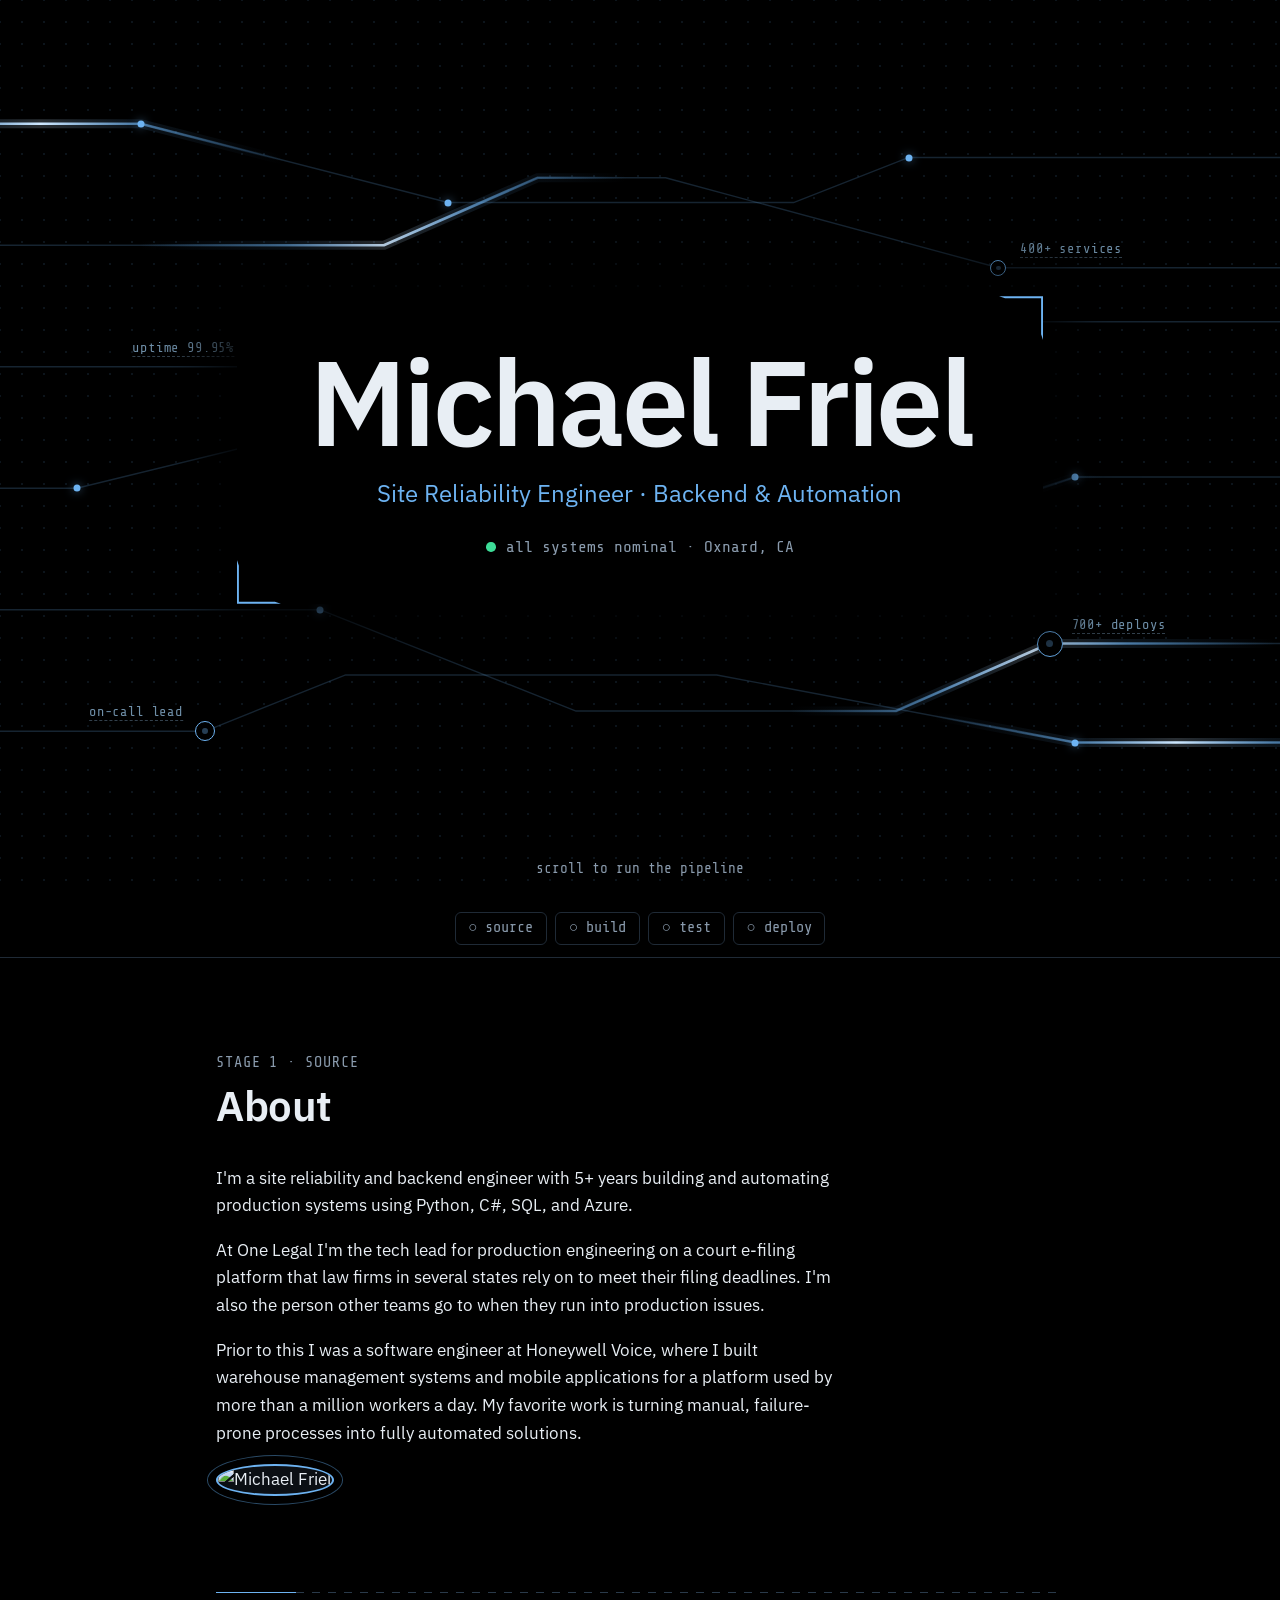
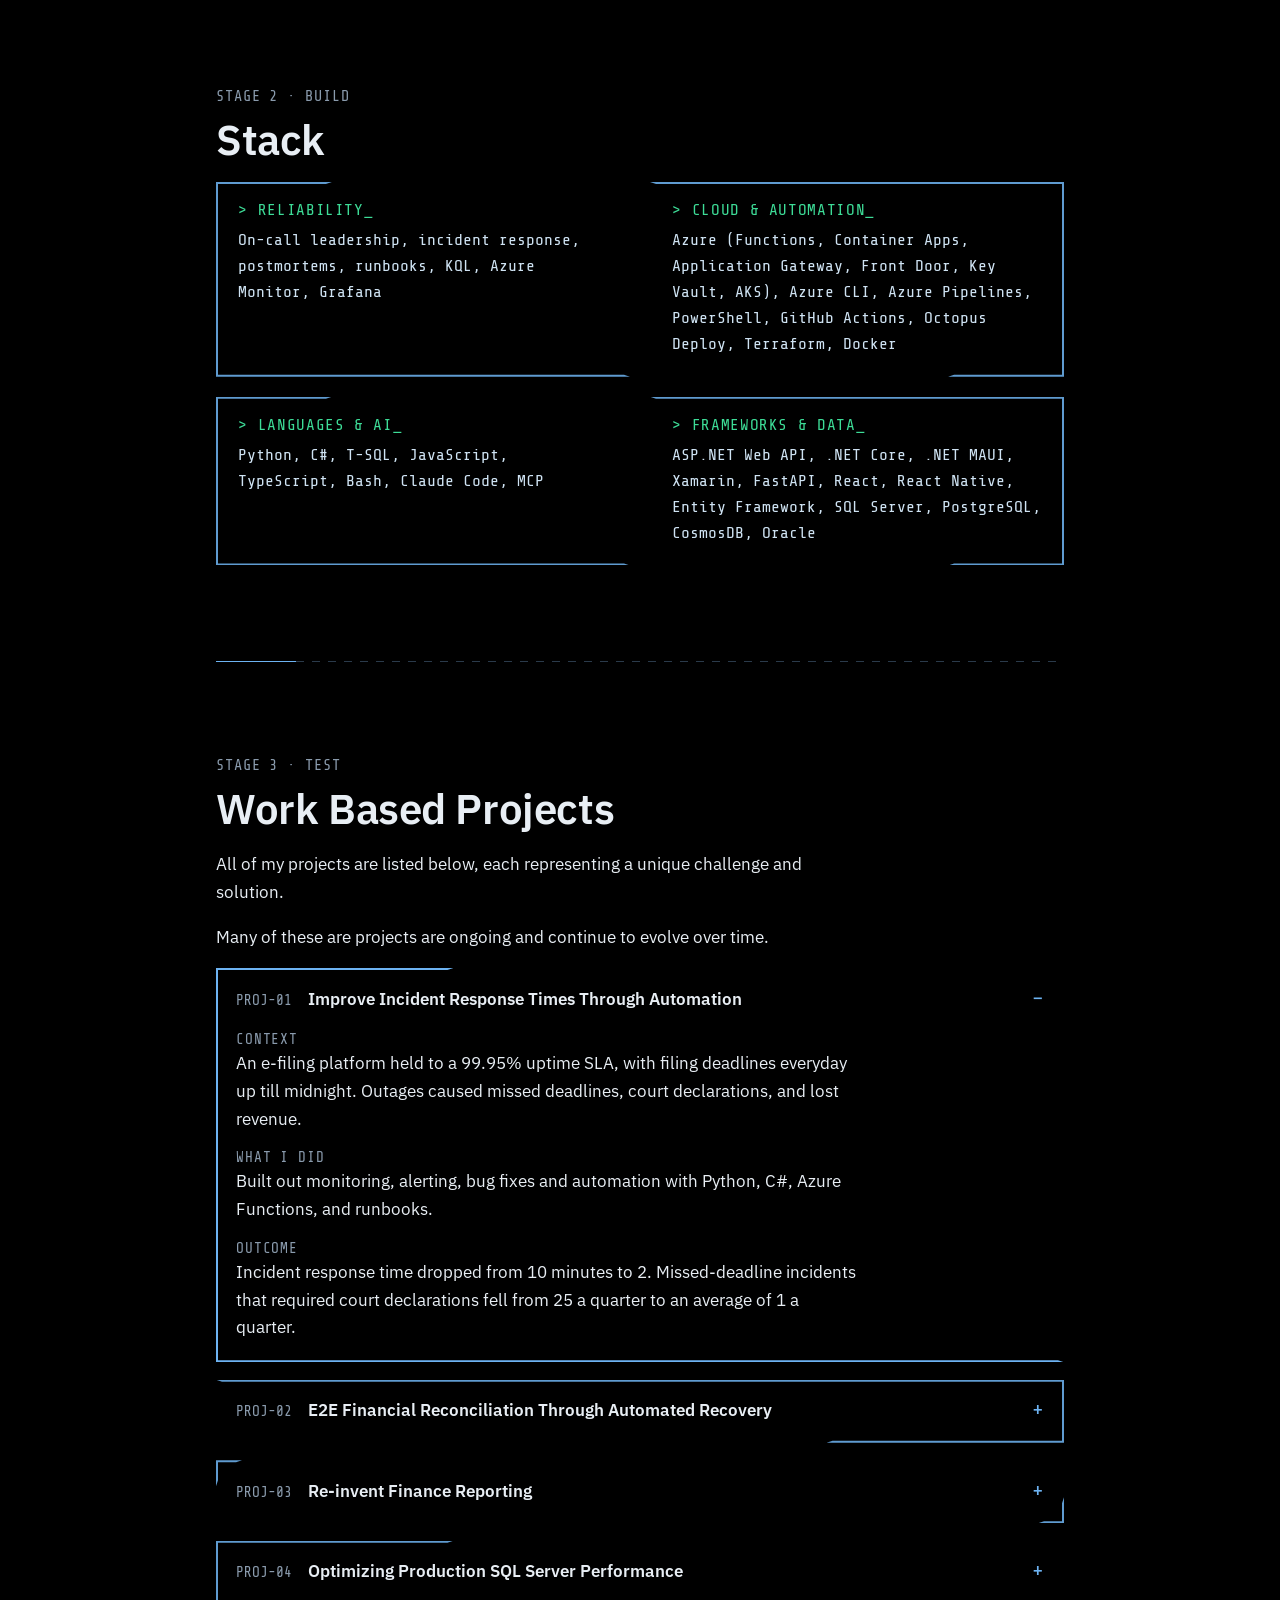
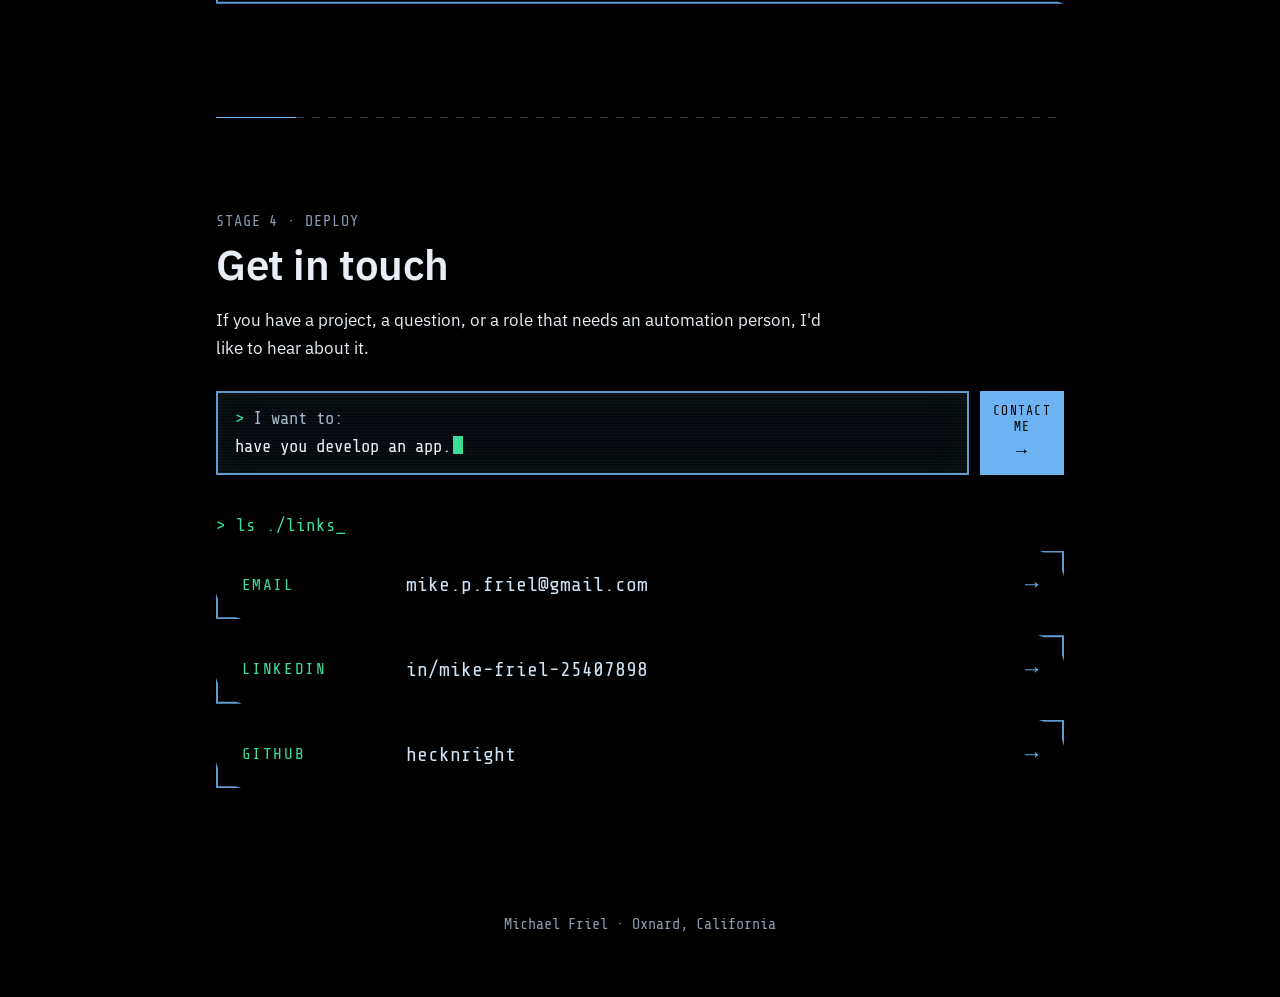
==== commit 0338d4e4: "index updates" ====
--- a/index.html
+++ b/index.html
@@ -83,7 +83,7 @@
         </div>
         <div id="stack-cloud">
           <dt>CLOUD &amp; AUTOMATION</dt>
-          <dd>Azure (Functions, Container Apps, Application Gateway, Front Door, Key Vault, AKS), Azure CLI, PowerShell, GitHub Actions,
+          <dd>Azure (Functions, Container Apps, Application Gateway, Front Door, Key Vault, AKS), Azure CLI, Azure Pipelines, PowerShell, GitHub Actions,
             Octopus Deploy, Terraform, Docker</dd>
         </div>
         <div>
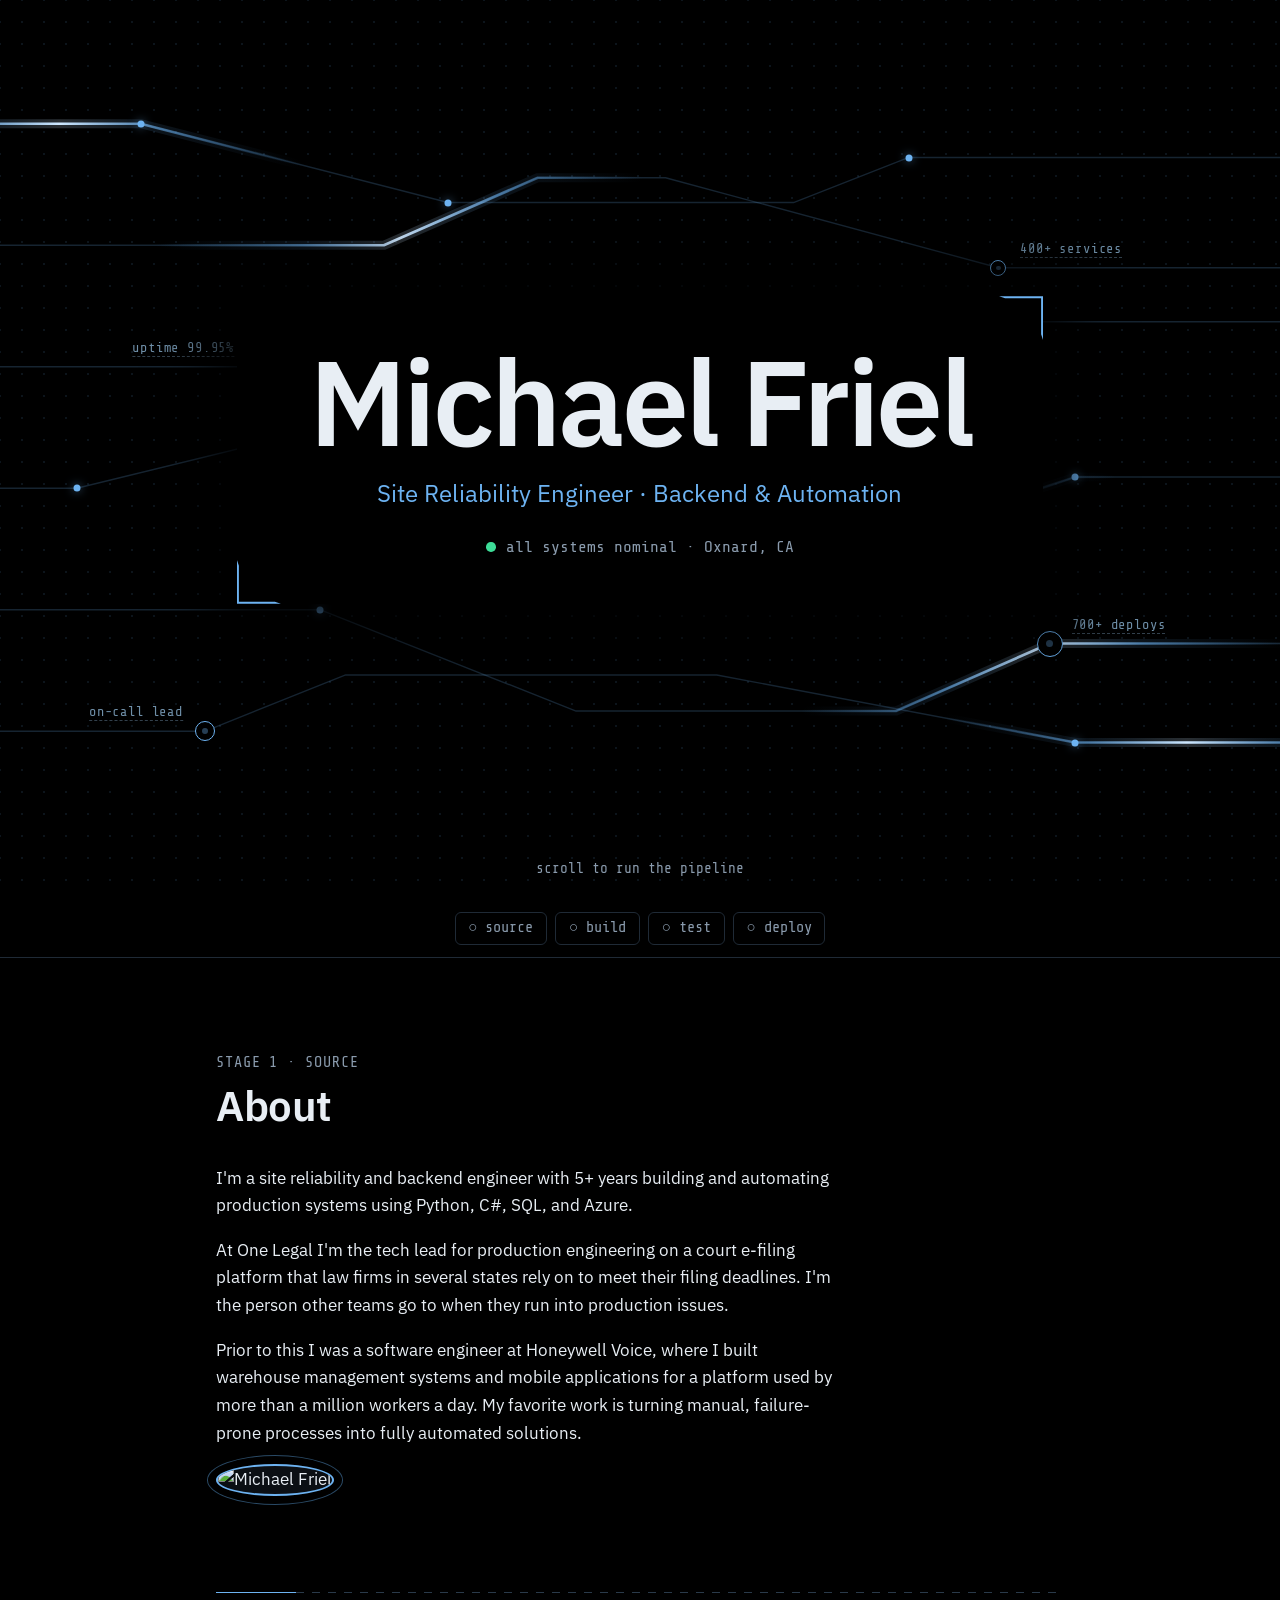
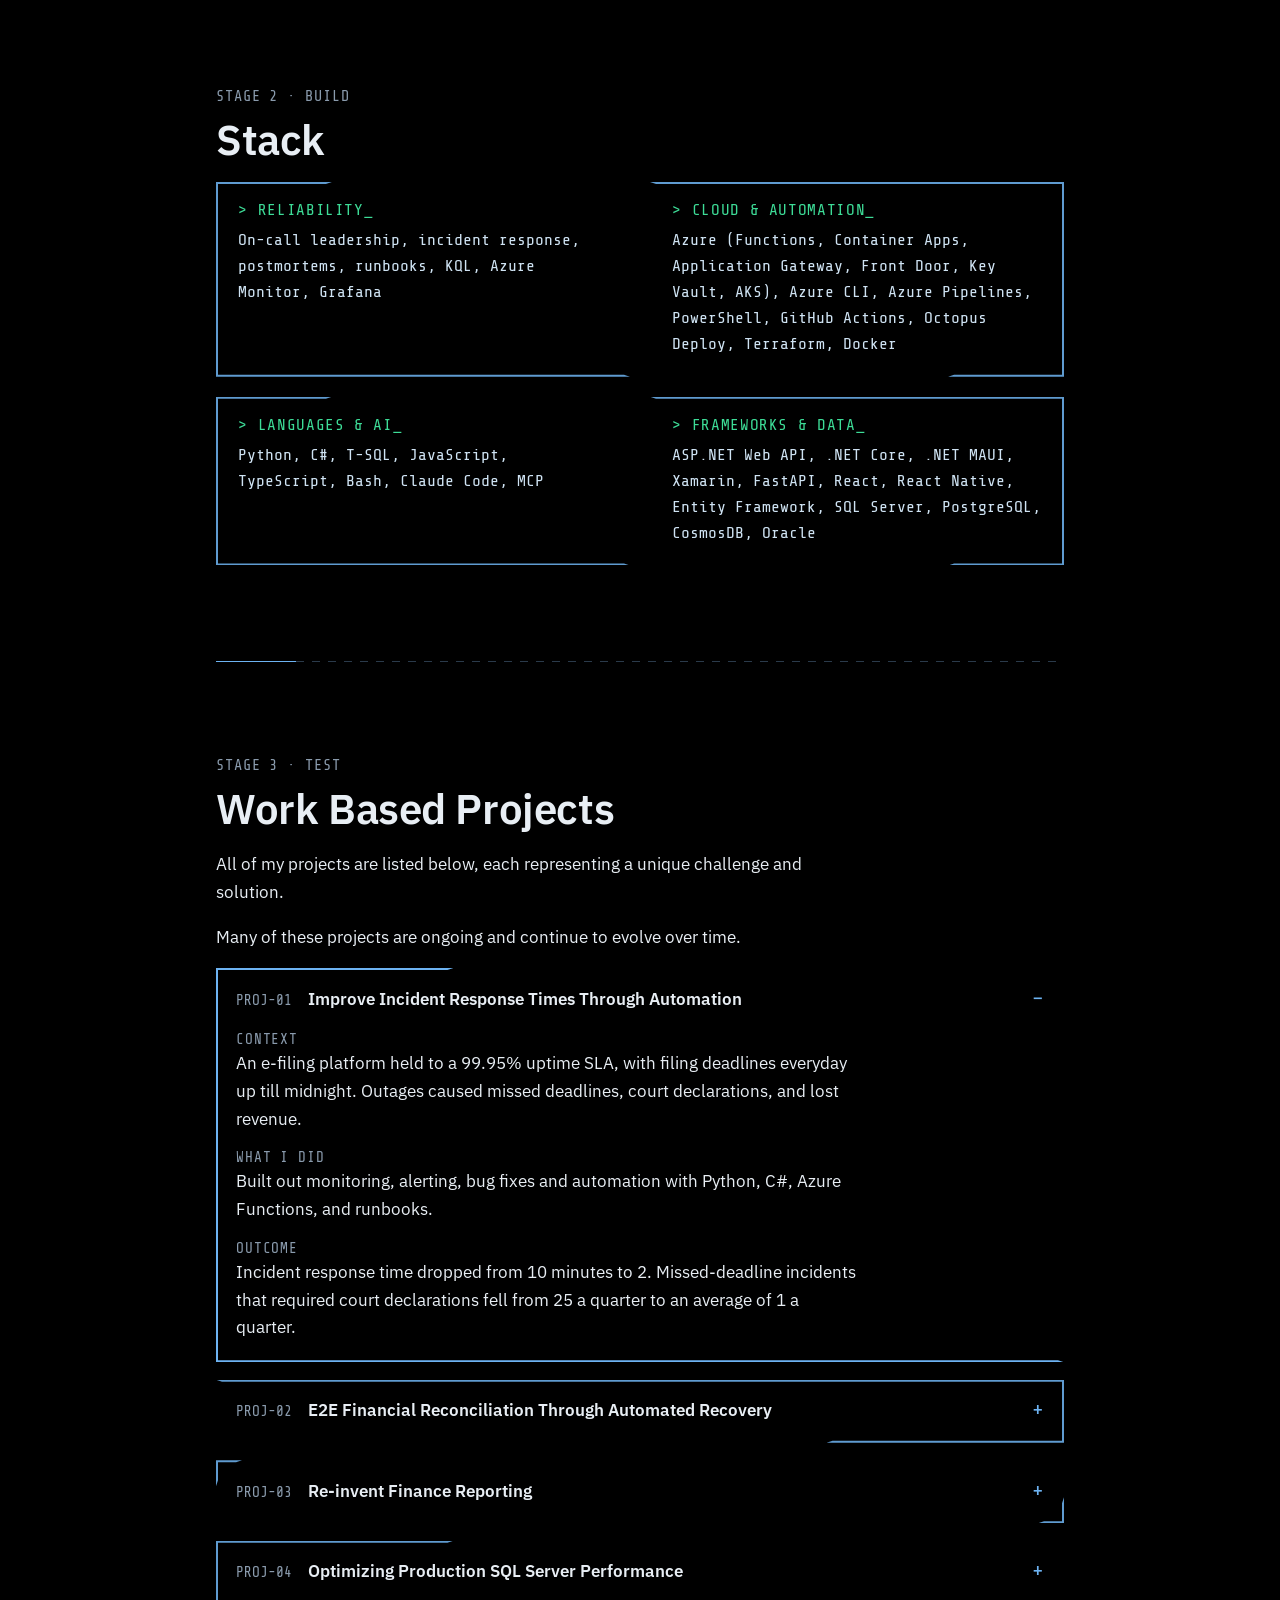
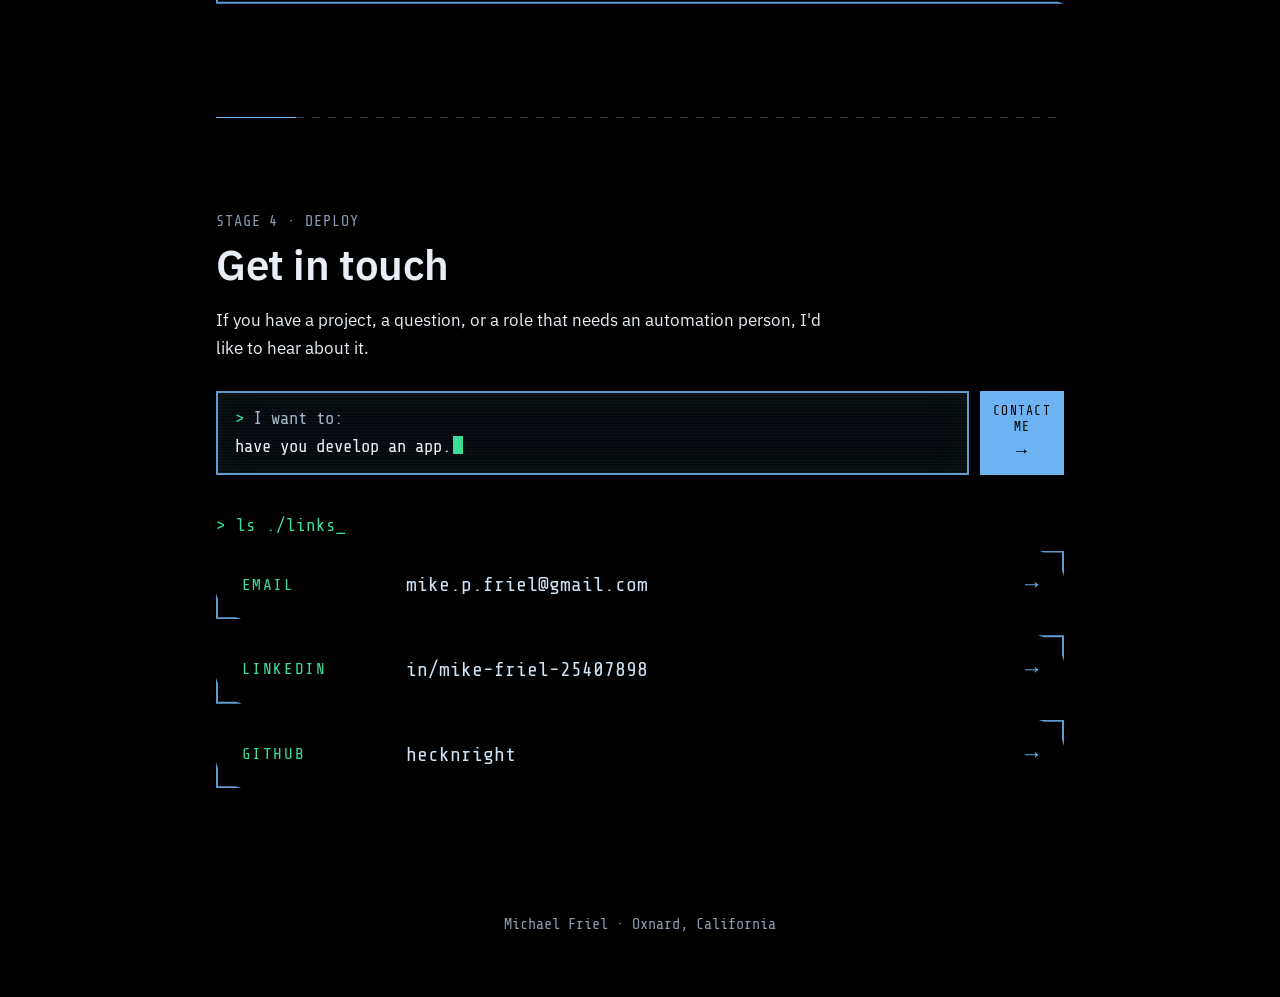
==== commit 1999962d: "are was in there twice" ====
--- a/index.html
+++ b/index.html
@@ -61,7 +61,7 @@
           <p>I'm a site reliability and backend engineer with 5+ years building and automating production systems using
             Python, C#, SQL, and Azure.</p>
           <p>At One Legal I'm the tech lead for production engineering on a court e-filing platform that law firms in
-            several states rely on to meet their filing deadlines. I'm also the person other teams go to when they run into
+            several states rely on to meet their filing deadlines. I'm the person other teams go to when they run into
             production issues.</p>
           <p>Prior to this I was a software engineer at Honeywell Voice, where I built warehouse management systems and mobile 
             applications for a platform used by more than a million workers a day. My favorite work is turning manual,
@@ -102,7 +102,7 @@
       <p class="label">Stage 3 &middot; Test</p>
       <h2>Work Based Projects</h2>
       <p>All of my projects are listed below, each representing a unique challenge and solution.</p>
-      <p>Many of these are projects are ongoing and continue to evolve over time.</p>
+      <p>Many of these projects are ongoing and continue to evolve over time.</p>
 
       <div class="bx" id="pm1">
         <details open>
